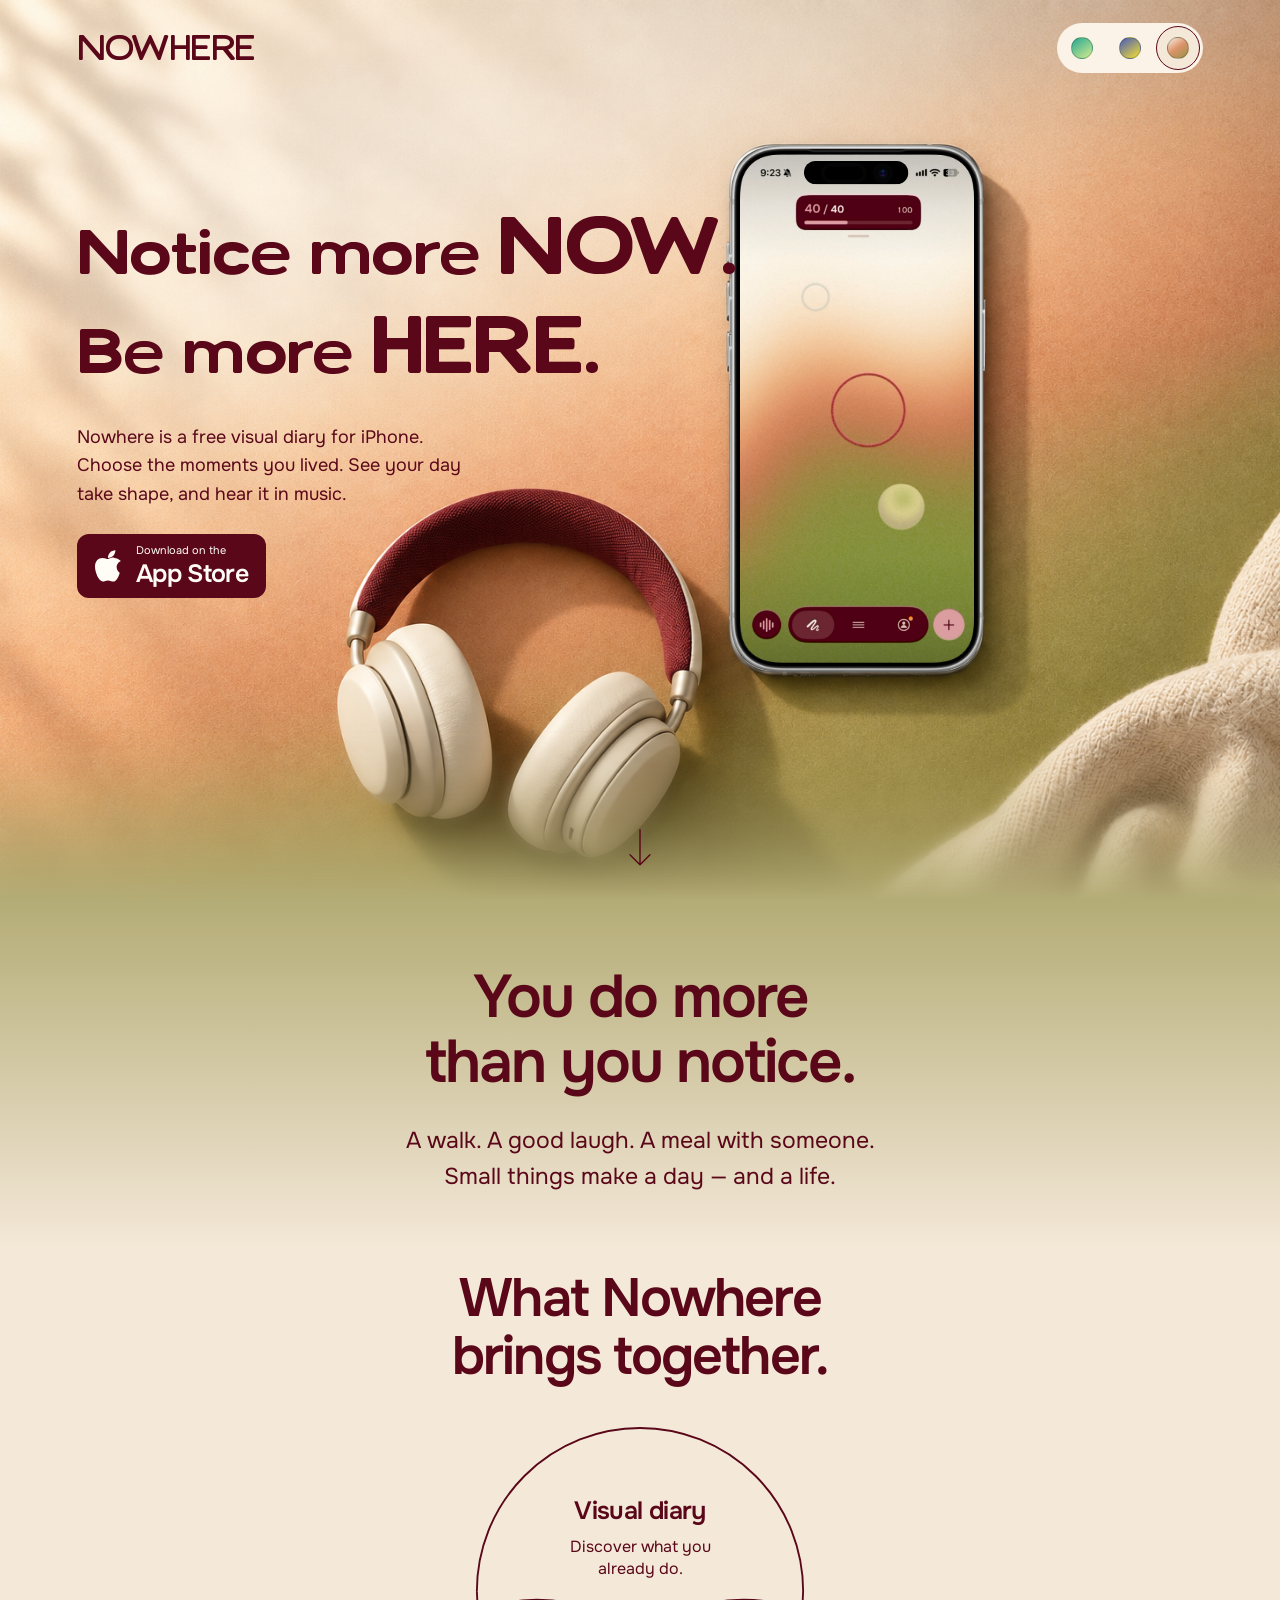
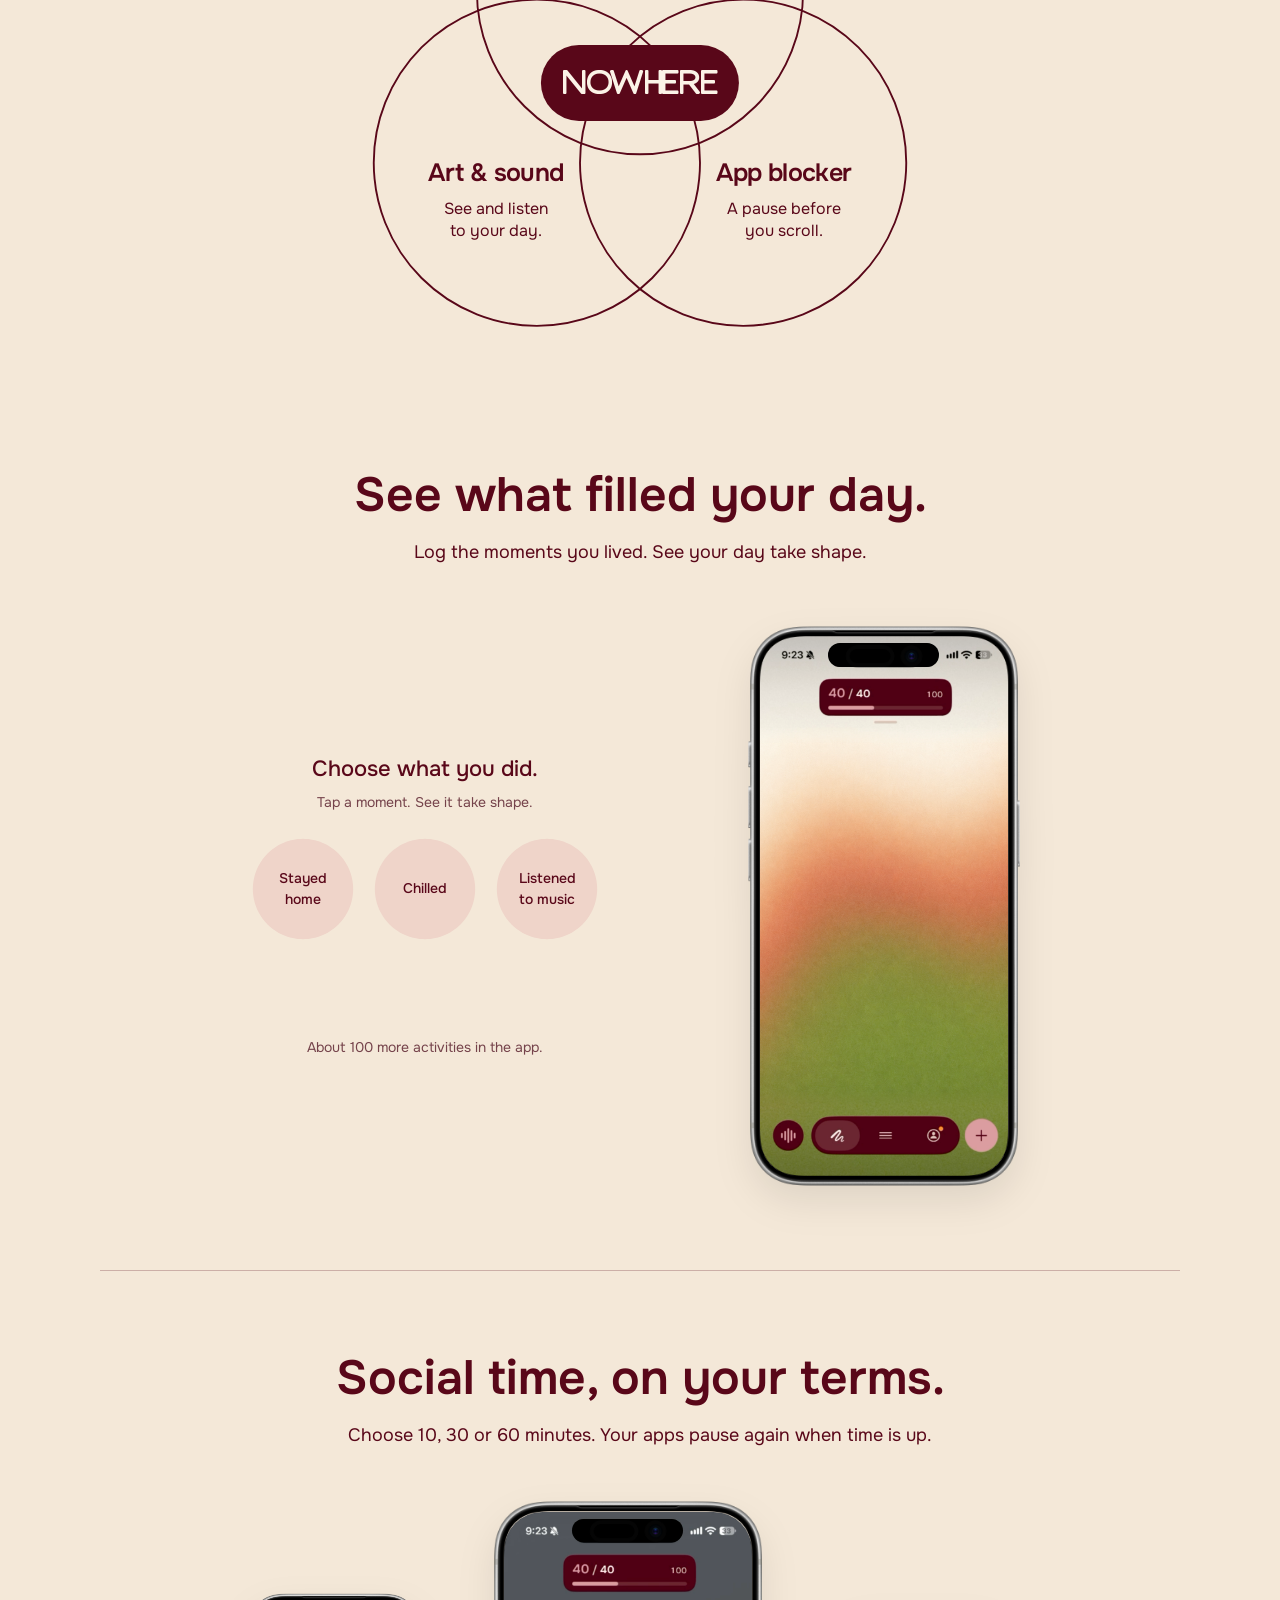
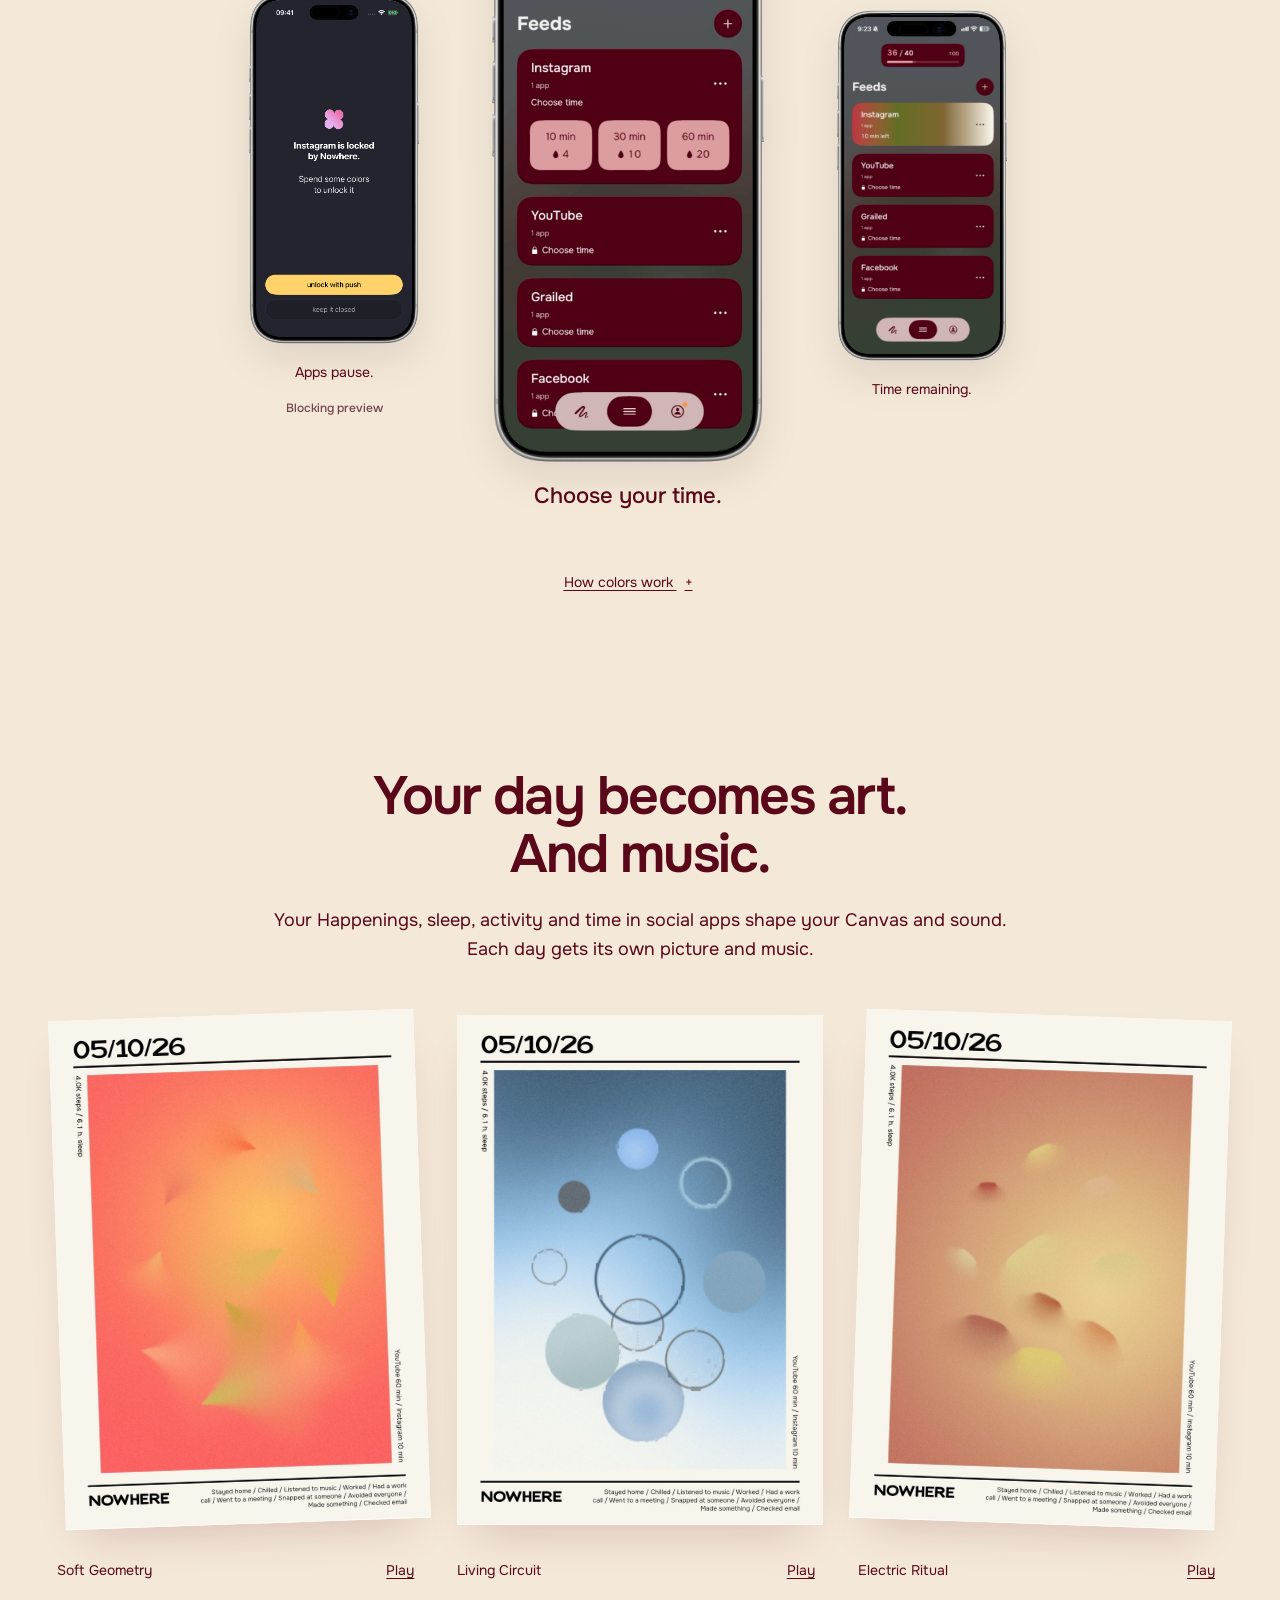
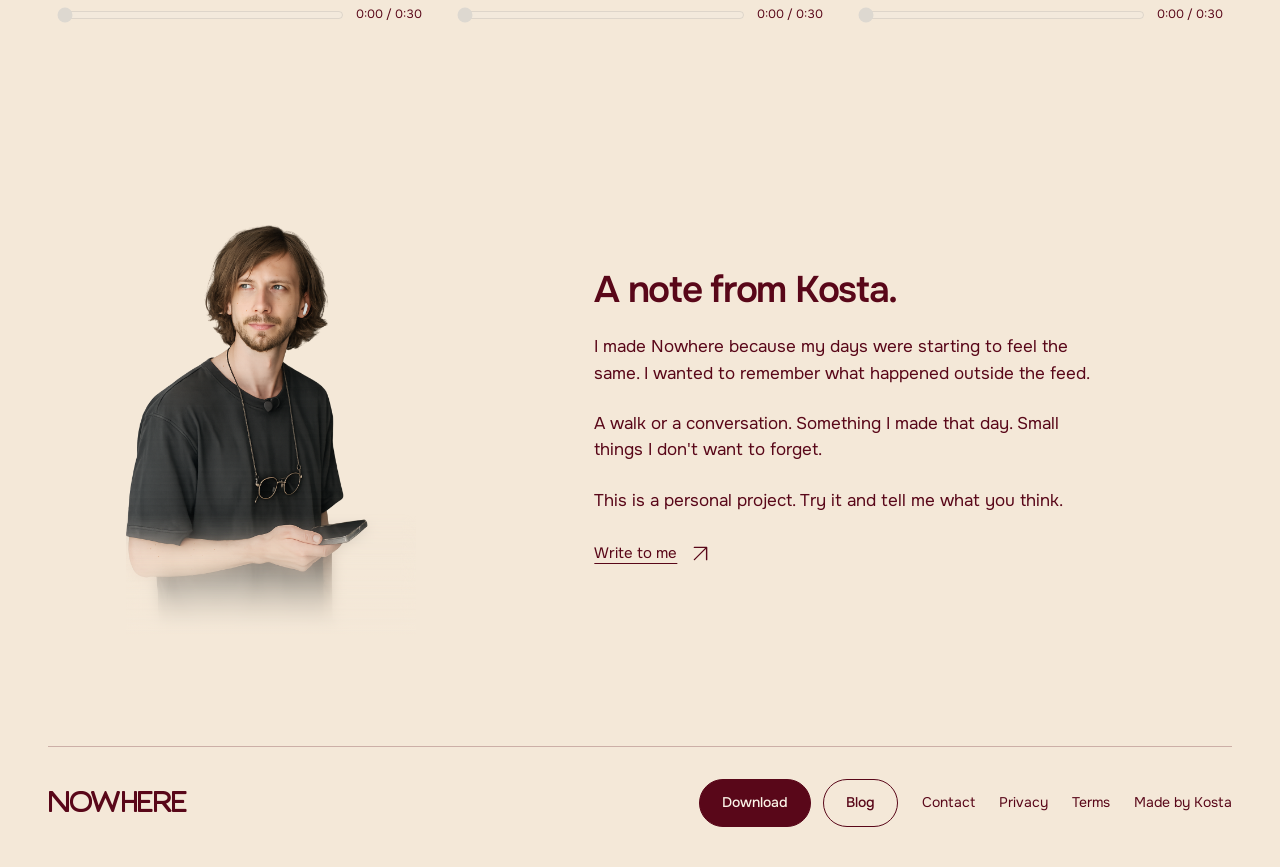
==== index.html @ 9580e3f8 "Add themed launch intro and reorder mobile hero" ====
<!doctype html>
<html lang="en">
<head>
  <meta charset="utf-8">
  <meta name="viewport" content="width=device-width, initial-scale=1">
  <meta name="theme-color" content="#f1edc5">
  <meta name="description" content="A canvas of your day. Choose the little things you lived, see them take shape, and discover the patterns already in your life.">
  <meta property="og:title" content="Nowhere — A canvas of your day">
  <meta property="og:description" content="Notice the little things. Give your day a picture.">
  <link rel="canonical" href="https://nowhere.pudan.me/">
  <meta property="og:url" content="https://nowhere.pudan.me/">
  <title>Nowhere — A canvas of your day</title>
  <link rel="icon" href="icon.svg" type="image/svg+xml">
  <link rel="preload" href="assets/Onest-Regular.ttf" as="font" type="font/ttf" crossorigin>
  <script src="theme-init.js?v=day30"></script>
  <link rel="stylesheet" href="style.css">
  <link rel="stylesheet" href="revision.css?v=day30">
  <script src="themes.js?v=day16" defer></script>
  <script src="site-intro.js?v=day30" defer></script>
  <script src="hero.js?v=day30" defer></script>
  <script src="colors-help.js?v=day8" defer></script>
  <script src="diary-preview.js?v=day16" defer></script>
  <script src="supplied-music.js?v=day27" defer></script>
</head>
<body>
<div class="site-intro" id="site-intro" aria-hidden="true"><span>NOWHERE</span></div>
<a class="skip-link" href="#main">Skip to content</a>
<header class="site-header wrap">
  <a class="wordmark" href="#top" aria-label="Nowhere home">NOWHERE</a>
  <div class="theme-selector" role="group" aria-label="Website colors">
    <button type="button" data-theme-choice="green" aria-label="Green colors" aria-pressed="false"><span class="theme-swatch green-swatch" aria-hidden="true"></span></button>
    <button type="button" data-theme-choice="yellow" aria-label="Yellow colors" aria-pressed="true"><span class="theme-swatch yellow-swatch" aria-hidden="true"></span></button>
    <button type="button" data-theme-choice="chill" aria-label="Chill colors" aria-pressed="false"><span class="theme-swatch chill-swatch" aria-hidden="true"></span></button>
  </div>
  <span id="theme-status" class="sr-only" role="status"></span>
</header>
<main id="main">
  <section class="hero-world" id="top" aria-labelledby="hero-title">
    <div class="object-scene">
      <img class="scene-photo" src="assets/hero-blue-gold-v12.png" width="1536" height="1024" alt="A blue and yellow still life with a phone, coffee, a croissant, water and sunglasses" fetchpriority="high">
      <div class="hero-device device-frame">
      <div class="phone-display device-screen" id="hero-display">
        <img id="hero-poster" src="assets/hero-yellow-final-v14.png" width="576" height="1280" alt="A Nowhere Canvas with blue, gold and teal rays for a hangover, coffee and lunch">
        <video id="hero-video" muted playsinline preload="none" hidden aria-label="Nowhere launch, empty Canvas, three moments selected, app unlocked, then the yellow Canvas"></video>
        <span class="phone-island" aria-hidden="true"></span>
      </div>
      <img class="device-artwork" src="assets/iphone-17-pro-silver.png" width="1350" height="2760" alt="" aria-hidden="true">
      </div>
      <button class="recording-toggle" id="hero-playback" type="button" aria-controls="hero-video" aria-label="Play video" hidden><span>Play video</span></button>
    </div>
    <div class="world-copy">
      <h1 id="hero-title"><span>Notice more <strong>NOW.</strong></span><span>Be more <strong>HERE.</strong></span></h1>
      <p>Nowhere is a free visual diary for iPhone. Choose the moments you lived. See your day take shape, and hear it in music.</p>
      <div class="world-actions"><a class="store-badge " href="https://apps.apple.com/app/nowhere-screen-time-control/id6753218397" aria-label="Download Nowhere on the App Store"><svg viewBox="0 0 26 30" aria-hidden="true"><path d="M17 5c1-1 2-3 2-5-2 0-4 1-5 2-1 1-2 3-2 5 2 0 4-1 5-2ZM23 21c-1 3-3 8-6 8-2 0-3-1-5-1s-3 1-5 1C3 28 0 20 0 15 0 10 3 7 7 7c2 0 4 1 5 1s4-2 6-1c2 0 4 1 6 3-6 3-4 9-1 11Z"/></svg><span><small>Download on the</small><strong>App Store</strong></span></a></div>
    </div>
    <a class="scroll-cue" href="#manifesto-title" aria-label="Discover Nowhere"><svg viewBox="0 0 30 48" aria-hidden="true"><path d="M15 2v42M3 32l12 12 12-12"/></svg></a>
  </section>

  <section class="manifesto" aria-labelledby="manifesto-title">
    <div class="wrap">
      <h2 id="manifesto-title">You do more<br>than you notice.</h2>
      <p>A walk. A good laugh. A meal with someone. <br>Small things make a day — and a life.</p>
    </div>
  </section>


  <section class="clover-section" id="possibilities" aria-labelledby="clover-title">
    <div class="clover-layout wrap">
      <div class="clover-intro"><h2 id="clover-title">What Nowhere brings together.</h2></div>
      <div class="clover-diagram" role="img" aria-label="Nowhere brings together a visual diary, personal art and sound, and an app blocker">
        <svg viewBox="0 0 640 565" aria-hidden="true"><path d="M146 190a174 174 0 1 0 348 0 174 174 0 1 0-348 0M36 373a174 174 0 1 0 348 0 174 174 0 1 0-348 0M256 373a174 174 0 1 0 348 0 174 174 0 1 0-348 0" fill="none" stroke="currentColor" stroke-width="2"/></svg>
        <div class="clover-label top"><strong>Visual diary</strong><span>Discover what you<br>already do.</span></div><div class="clover-label left"><strong>Art &amp; sound</strong><span>See and listen<br>to your day.</span></div><div class="clover-label right"><strong>App blocker</strong><span>A pause before<br>you scroll.</span></div><span class="clover-center">NOWHERE</span>
      </div>
    </div>
  </section>


  <section class="how-section product-section" id="how" aria-labelledby="how-title">
    <div class="wrap">
      <header class="product-heading">
        <h2 id="how-title">See what filled your day.</h2>
        <p>Log the moments you lived. See your day take shape.</p>
      </header>
      <div class="diary-composition">
        <div class="diary-moments">
          <div class="diary-input-caption">
            <h3>Choose what you did.</h3>
            <p>Tap a moment. See it take shape.</p>
          </div>
          <ul class="moment-examples" aria-label="Choose moments for your Canvas preview">
            <li><button type="button" data-canvas-moment="first" aria-label="Had a hangover" aria-pressed="false" aria-controls="diary-preview"><svg class="moment-visual" viewBox="-170 -170 340 340" aria-hidden="true"><path class="moment-circle" d="M164 0A164 164 0 1 0-164 0 164 164 0 1 0 164 0Z"/><path class="moment-shape" data-morph-path/></svg><img class="moment-ray" src="assets/ray-hangover-figma.png" alt="" aria-hidden="true" width="1246" height="1130"><span class="moment-label">Had a<br>hangover</span></button></li>
            <li><button type="button" data-canvas-moment="second" aria-label="Had coffee" aria-pressed="false" aria-controls="diary-preview"><svg class="moment-visual" viewBox="-170 -170 340 340" aria-hidden="true"><path class="moment-circle" d="M164 0A164 164 0 1 0-164 0 164 164 0 1 0 164 0Z"/><path class="moment-shape" data-morph-path/></svg><img class="moment-ray" src="assets/ray-coffee-figma.png" alt="" aria-hidden="true" width="1246" height="1130"><span class="moment-label">Had<br>coffee</span></button></li>
            <li><button type="button" data-canvas-moment="third" aria-label="Had lunch" aria-pressed="false" aria-controls="diary-preview"><svg class="moment-visual" viewBox="-170 -170 340 340" aria-hidden="true"><path class="moment-circle" d="M164 0A164 164 0 1 0-164 0 164 164 0 1 0 164 0Z"/><path class="moment-shape" data-morph-path/></svg><img class="moment-ray" src="assets/ray-lunch-figma.png" alt="" aria-hidden="true" width="1246" height="1130"><span class="moment-label">Had<br>lunch</span></button></li>
          </ul>
          <p class="moment-catalog-note">About 100 more activities in the app.</p>
        </div>
        <figure class="native-example diary-canvas">
          <div class="capture-frame device-frame">
            <div class="device-screen diary-demo" id="diary-preview" role="img" aria-labelledby="canvas-preview-title">
              <img class="demo-backdrop" id="diary-backdrop" src="assets/canvas-demo-base-v12.png" width="841" height="1870" alt="" loading="lazy">
              <img class="demo-chrome" id="diary-chrome" src="assets/canvas-native-v12.png" width="576" height="1280" alt="" loading="lazy">
              <svg class="demo-shapes green-forms" viewBox="0 0 1179 2556" aria-hidden="true">
                <defs>
                  <radialGradient id="demo-flower" cx=".68" cy=".32" r=".9"><stop stop-color="#eff795"/><stop offset=".55" stop-color="#e9e782"/><stop offset="1" stop-color="#efd294"/></radialGradient>
                  <linearGradient id="demo-drop" x1="0" y1="1" x2="1" y2="0"><stop stop-color="#a0e5ae" stop-opacity=".68"/><stop offset="1" stop-color="#e3efb0"/></linearGradient>
                  <filter id="demo-soft" x="-10%" y="-10%" width="120%" height="120%"><feGaussianBlur stdDeviation="1.7"/></filter>
                </defs>
                <g transform="translate(328 710)"><g class="canvas-demo-form" data-green-form="first" fill="url(#demo-flower)" filter="url(#demo-soft)"><path data-result-path/></g></g>
                <g transform="translate(590 1278)"><g class="canvas-demo-form" data-green-form="second" filter="url(#demo-soft)"><path data-result-path fill="none" stroke="#e5c0e8" stroke-width="14" stroke-linejoin="round"/></g></g>
                <g transform="translate(864 1838)"><g class="canvas-demo-form" data-green-form="third" fill="url(#demo-drop)" filter="url(#demo-soft)"><path data-result-path/></g></g>
              </svg>
              <svg class="demo-shapes chill-forms" viewBox="0 0 384 848" aria-hidden="true">
                <defs>
                  <radialGradient id="demo-chill-orb" cx=".62" cy=".3" r=".73"><stop stop-color="#b8bc75"/><stop offset=".44" stop-color="#d8d593"/><stop offset="1" stop-color="#d7cc8f"/></radialGradient>
                  <filter id="demo-chill-soft" x="-10%" y="-10%" width="120%" height="120%"><feGaussianBlur stdDeviation=".7"/></filter>
                </defs>
                <g transform="translate(210 425) scale(.451852)"><g class="canvas-demo-form" data-chill-form="first"><path data-result-path fill="none" stroke="#ae4259" stroke-width="7" filter="url(#demo-chill-soft)"/></g></g>
                <g transform="translate(125 237) scale(.451852)"><g class="canvas-demo-form" data-chill-form="second"><path data-result-path fill="none" stroke="#d0cfbb" stroke-width="6" filter="url(#demo-chill-soft)"/></g></g>
                <g transform="translate(265 588) scale(.451852)"><g class="canvas-demo-form" data-chill-form="third"><path data-result-path fill="url(#demo-chill-orb)" filter="url(#demo-chill-soft)"/></g></g>
              </svg>
              <div class="yellow-forms" aria-hidden="true">
                <div class="ray-position ray-hangover"><img class="canvas-demo-form" data-yellow-form="first" src="assets/ray-hangover-figma.png" width="1246" height="1130" alt=""></div>
                <div class="ray-position ray-coffee"><img class="canvas-demo-form" data-yellow-form="second" src="assets/ray-coffee-figma.png" width="1246" height="1130" alt=""></div>
                <div class="ray-position ray-lunch"><img class="canvas-demo-form" data-yellow-form="third" src="assets/ray-lunch-figma.png" width="1246" height="1130" alt=""></div>
              </div>
              <span class="phone-island" aria-hidden="true"></span>
              <span id="canvas-preview-title" class="sr-only">Your Canvas preview. No moments selected.</span>
            </div>
            <img class="device-artwork" src="assets/iphone-17-pro-silver.png" width="1350" height="2760" alt="" aria-hidden="true" loading="lazy">
          </div>
          <p id="canvas-selection-status" class="sr-only" role="status"></p>
        </figure>
      </div>
    </div>
  </section>


  <section class="optional-section product-section" id="app-time" aria-labelledby="optional-title">
    <div class="wrap">
      <header class="product-heading">
        <h2 id="optional-title">Social time, on your terms.</h2>
        <p>Choose 10, 30 or 60 minutes. Your apps pause again when time is up.</p>
      </header>
      <div class="app-limit-composition">
        <figure class="native-example limit-before">
          <div class="capture-frame device-frame"><div class="device-screen"><img src="assets/app-blocked.png" width="1206" height="2622" alt="Blocking screen preview: Instagram is locked by Nowhere, with options to unlock or keep it closed" loading="lazy"></div><img class="device-artwork" src="assets/iphone-17-pro-silver.png" width="1350" height="2760" alt="" aria-hidden="true" loading="lazy"></div>
          <figcaption><span class="desktop-caption">Apps pause.</span><span class="phone-caption">Before you open it</span><small>Blocking preview</small></figcaption>
        </figure>
        <figure class="native-example limit-choice">
          <div class="capture-frame device-frame"><div class="device-screen recorded-capture"><span class="phone-island" aria-hidden="true"></span><img id="feeds-choice" src="assets/feeds-instagram-choice-v15.png" width="576" height="1280" alt="Choose 10, 30 or 60 minutes to unlock Instagram" loading="lazy"></div><img class="device-artwork" src="assets/iphone-17-pro-silver.png" width="1350" height="2760" alt="" aria-hidden="true" loading="lazy"></div>
          <figcaption>Choose your time.</figcaption>
        </figure>
        <figure class="native-example limit-remaining">
          <div class="capture-frame device-frame"><div class="device-screen recorded-capture"><span class="phone-island" aria-hidden="true"></span><img id="feeds-active" src="assets/feeds-active-native-v12.png" width="576" height="1280" alt="Nowhere shows unlocked social apps and their remaining time" loading="lazy"></div><img class="device-artwork" src="assets/iphone-17-pro-silver.png" width="1350" height="2760" alt="" aria-hidden="true" loading="lazy"></div>
          <figcaption><span class="desktop-caption">Time remaining.</span><span class="phone-caption">When it is open</span><small class="phone-caption">Time remaining</small></figcaption>
        </figure>
        <button id="colors-help" class="colors-help" type="button" aria-haspopup="dialog" aria-controls="colors-info">How colors work <span aria-hidden="true">+</span></button>
      </div>
    </div>
  </section>

  <dialog id="colors-info" class="colors-dialog" aria-labelledby="colors-title">
    <div class="colors-dialog-content">
      <h3 id="colors-title">How colors work</h3>
      <p>Up to 100 colors a day.</p>
      <p>Sleep and steps from Apple Health: up to 20 each.</p>
      <p>10 moments you add to Canvas: up to 60.</p>
      <p>Spend colors to unlock apps.</p>
      <form method="dialog"><button type="submit">Close</button></form>
    </div>
  </dialog>

  <section class="day-examples-section" id="days" aria-labelledby="days-title">
    <div class="wrap">
      <div class="section-heading"><h2 id="days-title">Your day becomes art.<br>And music.</h2><p>Your Happenings, sleep, activity and time in social apps shape your Canvas and sound. <br>Each day gets its own picture and music.</p></div>
      <div class="day-examples" id="day-examples" tabindex="0" aria-label="Three example day posters">
        <div class="day-example">
        <figure class="day-poster example-poster">
          <img class="supplied-day-poster" src="assets/day-poster-coral-v17.jpeg" width="918" height="1280" loading="lazy" alt="Nowhere day poster with a coral glow and softly blurred triangular forms">
        </figure>
        <div class="day-music" data-track="Soft Geometry">
          <div class="day-music-heading"><span id="01-soft-geometry-title">Soft Geometry</span><button class="day-music-toggle" type="button" aria-label="Play Soft Geometry" aria-pressed="false" hidden>Play</button></div>
          <audio controls preload="none" aria-labelledby="01-soft-geometry-title" src="assets/01-soft-geometry-v22.m4a"></audio>
          <div class="day-music-seek" hidden><input type="range" min="0" max="30" step="0.1" value="0" aria-label="Seek in Soft Geometry" aria-valuetext="0:00 of 0:30" disabled><span class="day-music-time" aria-hidden="true">0:00 / 0:30</span></div>
          <span class="day-music-status" role="status"></span>
        </div>
        </div>
        <div class="day-example">
        <figure class="day-poster example-poster">
          <img class="supplied-day-poster" src="assets/day-poster-blue-v17.jpeg" width="918" height="1280" loading="lazy" alt="Nowhere day poster with blue circles and overlapping outlined rings">
        </figure>
        <div class="day-music" data-track="Living Circuit">
          <div class="day-music-heading"><span id="02-living-circuit-title">Living Circuit</span><button class="day-music-toggle" type="button" aria-label="Play Living Circuit" aria-pressed="false" hidden>Play</button></div>
          <audio controls preload="none" aria-labelledby="02-living-circuit-title" src="assets/02-living-circuit-v22.m4a"></audio>
          <div class="day-music-seek" hidden><input type="range" min="0" max="30" step="0.1" value="0" aria-label="Seek in Living Circuit" aria-valuetext="0:00 of 0:30" disabled><span class="day-music-time" aria-hidden="true">0:00 / 0:30</span></div>
          <span class="day-music-status" role="status"></span>
        </div>
        </div>
        <div class="day-example">
        <figure class="day-poster example-poster">
          <img class="supplied-day-poster" src="assets/day-poster-peach-v17.jpeg" width="918" height="1280" loading="lazy" alt="Nowhere day poster with softly blurred rounded forms in peach and yellow">
        </figure>
        <div class="day-music" data-track="Electric Ritual">
          <div class="day-music-heading"><span id="03-electric-ritual-title">Electric Ritual</span><button class="day-music-toggle" type="button" aria-label="Play Electric Ritual" aria-pressed="false" hidden>Play</button></div>
          <audio controls preload="none" aria-labelledby="03-electric-ritual-title" src="assets/03-electric-ritual-v22.m4a"></audio>
          <div class="day-music-seek" hidden><input type="range" min="0" max="30" step="0.1" value="0" aria-label="Seek in Electric Ritual" aria-valuetext="0:00 of 0:30" disabled><span class="day-music-time" aria-hidden="true">0:00 / 0:30</span></div>
          <span class="day-music-status" role="status"></span>
        </div>
        </div>
      </div>
    </div>
  </section>


  <section class="maker-section" id="maker" aria-labelledby="maker-title"><div class="maker-layout wrap"><div class="maker-photo"><img src="assets/kosta-portrait.png" width="1024" height="1536" loading="lazy" alt="Kosta, the maker of Nowhere"></div><div><h2 id="maker-title">A note from Kosta.</h2><p>I made Nowhere because my days were starting to feel the same. I wanted to remember what happened outside the feed.</p><p>A walk or a conversation. Something I made that day. Small things I don't want to forget.</p><p>This is a personal project. Try it and tell me what you think.</p><a class="text-link" href="mailto:kostill@gmail.com">Write to me <svg viewBox="0 0 24 24" aria-hidden="true"><path d="M5 19 19 5M5 5h14v14"/></svg></a></div></div></section>
</main>
<footer class="site-footer" id="footer"><div class="footer-layout wrap"><a class="wordmark" href="#top">NOWHERE</a><nav class="footer-actions" aria-label="Get Nowhere and read the blog"><a class="footer-download" href="https://apps.apple.com/app/nowhere-screen-time-control/id6753218397" aria-label="Download Nowhere on the App Store">Download</a><a class="footer-blog" href="https://www.pudan.me/blog">Blog</a></nav><nav class="footer-links" aria-label="Contact, legal and personal links"><a href="mailto:kostill@gmail.com">Contact</a><a href="https://nowhere.pudan.me/privacy.html">Privacy</a><a href="https://nowhere.pudan.me/terms.html">Terms</a><a href="https://www.pudan.me/" aria-label="Kosta's personal website">Made by Kosta</a></nav></div></footer>
</body>
</html>
---- style.css ----
@font-face{font-family:Onest;src:url('assets/Onest-Regular.ttf') format('truetype');font-weight:400;font-display:swap}
@font-face{font-family:Onest;src:url('assets/Onest-Medium.ttf') format('truetype');font-weight:500;font-display:swap}
@font-face{font-family:Onest;src:url('assets/Onest-SemiBold.ttf') format('truetype');font-weight:600 800;font-display:swap}
@font-face{font-family:Nowhere;src:url('assets/NowhereDisplay10-Regular.ttf') format('truetype');font-weight:400;font-display:swap}
@font-face{font-family:Nowhere;src:url('assets/NowhereDisplay10-Bold.ttf') format('truetype');font-weight:600;font-display:swap}
:root{--ink:#192849;--ink-hover:#283e6a;--muted:#43577d;--paper:#f5f4e4;--mint:#f1edc5;--lime:#dce1f5;--green:#aeb9dc;--line:#b9bfca;--hero-ground:#f3e66c;--moment-hover:#cdd5f1;--focus:#4057b6;--shadow:0 22px 46px -20px #19284945;--ease:cubic-bezier(.16,1,.3,1)}
*{box-sizing:border-box}html{scroll-behavior:smooth;scroll-padding-top:30px}body{margin:0;background:var(--paper);color:var(--ink);font:400 17px/1.55 Onest,sans-serif}body,button,input{font-family:Onest,sans-serif}button,a,input{-webkit-tap-highlight-color:transparent}button,input{font-size:inherit;color:inherit}button{cursor:pointer}button:disabled{cursor:default;opacity:.45}a{color:inherit;text-underline-offset:5px;text-decoration-thickness:1px}a:hover{text-decoration-thickness:2px}button:focus-visible,a:focus-visible,input:focus-visible{outline:3px solid var(--focus);outline-offset:5px}::selection{color:var(--paper);background:var(--ink)}input{caret-color:var(--ink)}::-webkit-scrollbar{width:8px}::-webkit-scrollbar-track{background:var(--paper)}::-webkit-scrollbar-thumb{background:#8d9bbe;border-radius:8px}
img{display:block;max-width:100%;height:auto}svg{display:block}h1,h2,h3,p,figure{margin:0}h1,h2,h3{font-weight:600;line-height:1.08;letter-spacing:-.035em;text-wrap:balance}h1{font-size:clamp(58px,7.1vw,96px);font-weight:600}h2{font-size:clamp(34px,4.2vw,58px)}h3{font-size:23px;line-height:1.22;letter-spacing:-.025em}p{max-width:65ch}button svg,a svg{width:21px;height:21px;flex-shrink:0;fill:none;stroke:currentColor;stroke-width:1.6;stroke-linecap:round;stroke-linejoin:round}.wrap{width:min(1240px,calc(100% - 96px));margin-inline:auto}.wordmark{font-family:Nowhere,Onest,sans-serif;font-size:35px;line-height:1;text-decoration:none;letter-spacing:-.035em}.site-header{height:108px;display:flex;align-items:center;justify-content:space-between}.site-header nav{display:flex;gap:34px;align-items:center;font-size:15px}.site-header nav a{text-decoration:none}.nav-get{display:flex;align-items:center;gap:14px;border-bottom:1px solid var(--ink);padding-block:10px}.button{display:inline-flex;min-height:54px;justify-content:center;align-items:center;gap:12px;padding:13px 23px;border-radius:100px;text-decoration:none;border:0;font-weight:500;line-height:1.3;transition:background .2s,transform .3s var(--ease)}.button:hover:not(:disabled){transform:translateY(-2px)}.primary{background:var(--ink);color:var(--paper)}.primary:hover:not(:disabled){background:#2c503b}.secondary{background:transparent;box-shadow:inset 0 0 0 1px var(--ink)}.light{background:var(--lime);color:var(--ink)}.text-link{display:inline-flex;gap:13px;align-items:center}.text-button{display:inline-flex;align-items:center;gap:9px;min-height:44px;background:none;border:0;padding:3px 0;text-underline-offset:5px}.text-button:hover:not(:disabled){text-decoration:underline}.sr-only{position:absolute;width:1px;height:1px;padding:0;margin:-1px;overflow:hidden;clip:rect(0,0,0,0);white-space:nowrap;border:0}.skip-link{position:absolute;top:12px;left:12px;z-index:10;background:var(--paper);padding:12px;transform:translateY(-150%)}.skip-link:focus{transform:none}
.hero{min-height:735px;display:grid;grid-template-columns:1.05fr 1fr;gap:70px;align-items:center;padding-block:24px 70px}.hero-description{font-size:21px;line-height:1.55;margin-top:30px}.hero-actions{display:flex;align-items:center;gap:24px;flex-wrap:wrap;margin-top:33px}.hero-actions .text-link{font-size:15px}.hero-footnote{font-size:14px;color:var(--muted);margin-top:22px}.hero-gallery{width:min(100%,420px);justify-self:center}.day-poster{background:#fffdf6;padding:20px 20px 23px;box-shadow:var(--shadow)}.hero-poster{transform:rotate(2deg)}.poster-top{display:flex;justify-content:space-between;font-size:9px;letter-spacing:.08em;font-weight:500;padding-bottom:15px}.native-art,.small-poster-art{aspect-ratio:600/820;overflow:hidden;position:relative;background:#9fc7a3}.native-art img,.small-poster-art img{position:absolute;width:100%;max-width:none;height:auto;top:-25.5%}.day-poster figcaption{padding-top:19px}.day-poster figcaption h2{font-size:30px;font-weight:500;letter-spacing:-.04em}.day-poster figcaption p{font-size:11px;line-height:1.4;margin-top:8px;color:var(--muted)}.hero-sound{display:flex;justify-content:center;align-items:center;gap:15px;margin-top:30px;font-size:11px;color:var(--muted)}.sound-toggle{display:inline-flex;align-items:center;gap:10px;min-height:44px;background:transparent;color:var(--ink);border:0;padding:0;font-size:14px}.sound-icon{stroke-width:1.8}.sound-toggle:hover{text-decoration:underline}.sound-toggle[aria-pressed=true] .sound-icon{stroke:#588948}.manifesto{text-align:center;padding-block:100px 116px;border-top:1px solid var(--line)}.manifesto h2{font-size:clamp(34px,4.7vw,64px)}.manifesto p{font-size:23px;line-height:1.55;margin:28px auto 0}
.try-section{background:var(--mint);padding-block:90px}.try-layout{display:grid;grid-template-columns:1.05fr 1fr;gap:100px;align-items:start}.moment-picker{padding-top:32px}.moment-picker>p{font-size:19px;margin-top:25px}.moment-options{display:flex;gap:10px;flex-wrap:wrap;margin-top:34px;max-width:500px}.moment-option{background:#f5f7ec;border:1px solid #bfceb5;min-height:48px;border-radius:100px;padding:11px 17px;display:inline-flex;align-items:center;gap:7px;font-size:15px;transition:color .15s,background .15s,border-color .15s}.moment-option svg{width:16px;height:16px}.moment-option[aria-pressed=true]{background:var(--ink);border-color:var(--ink);color:var(--paper)}.moment-option:hover:not([aria-pressed=true]){background:#d7e8bb}.moment-picker>#more-moments{margin-top:19px;font-size:14px}.picker-bottom{border-top:1px solid #b8cbae;margin-top:32px;padding-top:12px;display:flex;justify-content:space-between;align-items:center;font-size:13px;color:var(--muted)}.picker-bottom .text-button{font-size:13px}.live-day{max-width:445px;justify-self:end;width:100%}.live-poster{padding:20px 20px 25px}.day-canvas{width:100%;height:auto;aspect-ratio:600/740;overflow:hidden}.day-title{width:100%;background:none;border:0;padding:0;font-size:25px;font-weight:500;line-height:1.25;letter-spacing:-.035em}.day-title:hover{box-shadow:0 1px var(--line)}.poster-actions{display:flex;justify-content:center;gap:12px;margin-top:24px}.poster-actions .button{min-height:49px;font-size:14px}.preview-note{font-size:11px;color:var(--muted);text-align:center;margin:16px auto 0;min-height:35px;max-width:37ch}.canvas-form{animation:form-arrive .6s var(--ease) both;transform-box:fill-box;transform-origin:center}@keyframes form-arrive{from{opacity:.35;transform:scale(.72)}to{opacity:1;transform:scale(1)}}
.how-section{padding-block:110px}.section-heading{display:flex;align-items:end;justify-content:space-between;gap:40px;margin-bottom:55px}.section-heading>p,.section-heading>div>p{font-size:18px}.how-steps{list-style:none;margin:0;padding:0;display:grid;grid-template-columns:repeat(3,1fr);gap:55px}.step-copy{min-height:165px;position:relative;padding-left:36px}.step-number{position:absolute;left:0;top:2px;font-size:16px;font-weight:500;line-height:24px}.step-copy h3{font-size:21px}.step-copy p{font-size:15px;line-height:1.5;margin-top:13px}.app-screen{width:200px;margin:23px auto 0;overflow:hidden;border-radius:24px;box-shadow:0 19px 27px -16px #314a3455}.app-screen img{width:100%}.small-poster{width:100%;max-width:255px;background:#fffdf6;padding:15px;box-shadow:var(--shadow);margin:48px auto 0;transform:rotate(-3deg)}.small-poster-art{aspect-ratio:600/760}.small-poster figcaption{display:grid;gap:11px;padding-top:15px}.small-poster figcaption span{font:14px Nowhere,sans-serif}.small-poster figcaption strong{font-size:24px;font-weight:500;line-height:1.15;letter-spacing:-.04em}.small-poster figcaption small{font-size:7px;letter-spacing:.06em}
.gallery-section{background:#d3e2c9;padding-block:95px}.gallery-section .text-button{font-size:14px;margin-top:14px}.day-gallery{display:flex;flex-direction:column;gap:33px}.day-gallery figure{display:grid;grid-template-columns:minmax(0,2fr) minmax(220px,1fr);gap:38px;align-items:center}.gallery-art{overflow:hidden;border-radius:12px}.gallery-art img{width:100%;height:auto}.day-gallery h3{font-size:23px;font-weight:500}.day-gallery p{font-size:14px;margin-top:10px}.gallery-note{font-size:11px;color:var(--muted);margin-top:30px}.patterns-section{display:grid;grid-template-columns:1.1fr 1fr;gap:100px;align-items:center;padding-block:115px}.patterns-copy>p{font-size:18px;margin-top:27px;max-width:40ch}.patterns-copy .pattern-question{border-top:1px solid var(--line);padding-top:24px;font-size:20px;font-weight:500}.archive-view{width:260px;justify-self:center}.archive-view img{border-radius:24px;box-shadow:var(--shadow)}.archive-view figcaption{font-size:11px;color:var(--muted);text-align:center;margin-top:20px}
.clover-section{background:#e2ebd7;padding-block:80px}.clover-layout{display:grid;grid-template-columns:1fr 1.2fr;gap:60px;align-items:center}.clover-layout>div>p{margin-top:25px;font-size:20px}.clover-layout .text-link{margin-top:27px;font-size:14px}.clover-diagram{position:relative;aspect-ratio:640/565}.clover-diagram>svg{width:100%;height:100%}.clover-label{position:absolute;text-align:center;transform:translate(-50%,-50%);width:36%;font-size:14px}.clover-label strong{display:block;font-size:21px;line-height:1.2;font-weight:500;letter-spacing:-.025em}.clover-label span{display:block;font-size:13px;margin-top:9px;line-height:1.5}.clover-label.top{top:25%;left:50%}.clover-label.left{top:71%;left:26%}.clover-label.right{top:71%;left:74%}.clover-center{position:absolute;top:51%;left:50%;transform:translate(-50%,-50%);font:27px Nowhere,sans-serif;letter-spacing:-.035em;background:var(--ink);color:var(--paper);padding:14px 16px;border-radius:100px;white-space:nowrap}
.optional-section{padding-block:110px;display:grid;grid-template-columns:1.1fr 1fr;gap:85px;align-items:center}.optional-section h2{font-size:42px}.optional-section>div>p{margin-top:23px;font-size:17px;max-width:40ch}.unlock-examples{display:flex;gap:25px;justify-content:center}.unlock-examples figure{width:180px}.unlock-examples img{border-radius:22px;box-shadow:0 18px 25px -17px #314a3455}.unlock-examples figcaption{font-size:12px;margin-top:19px;text-align:center}.science-section{border-top:1px solid var(--line);padding-block:70px 85px}.science-section>h2{font-size:37px}.science-list{display:grid;grid-template-columns:repeat(3,1fr);gap:45px;margin-top:43px}.science-list h3{font-size:21px;font-weight:500}.science-list p{font-size:14px;margin-top:17px}.science-list a{display:inline-flex;align-items:center;gap:7px;font-size:12px;margin-top:18px}.science-list a svg{width:14px;height:14px}.research-note{font-size:11px;color:var(--muted);margin-top:35px}.maker-section{display:grid;grid-template-columns:.7fr 1fr;gap:100px;align-items:center;padding-block:70px 110px}.maker-photo{width:290px;justify-self:center;overflow:hidden;max-height:440px}.maker-photo img{width:100%}.maker-section h2{font-size:37px}.maker-section p{font-size:17px;margin-top:24px;max-width:46ch}.maker-section .text-link{margin-top:28px;font-size:15px}.final-cta{background:var(--ink);color:var(--paper);padding-block:70px}.final-cta>.wrap{display:flex;justify-content:space-between;align-items:center;gap:40px}.final-cta h2{font-size:62px}.final-cta p{font-size:13px;color:#d2e1c7;margin-top:15px}.site-footer{display:flex;justify-content:space-between;align-items:center;gap:25px;padding-block:48px}.site-footer .wordmark{font-size:28px}.site-footer>div{display:flex;gap:28px;font-size:13px}.site-footer a{text-decoration:none}
@media(min-width:1500px){.hero{gap:130px;padding-block:45px 90px}.hero-gallery{max-width:440px}.hero-description{font-size:23px}}
@media(max-width:1050px){.wrap{width:calc(100% - 64px)}.hero{gap:42px;min-height:650px}.hero-description{font-size:18px}.hero-actions{gap:17px}.hero-actions .button{font-size:15px;padding-inline:19px}.hero-actions .text-link{font-size:13px}.day-poster{padding:17px}.hero-sound{gap:10px;flex-wrap:wrap;margin-top:23px}.try-layout{gap:50px}.how-steps{gap:30px}.step-copy{min-height:180px}.app-screen{width:180px}.small-poster{max-width:220px}.patterns-section{gap:60px}.clover-layout{gap:30px}.clover-label strong{font-size:18px}.clover-center{font-size:23px}.optional-section{gap:40px}.optional-section h2{font-size:36px}.unlock-examples{gap:18px}.science-list{gap:25px}.maker-section{gap:55px}}
@media(max-width:760px){.wrap{width:calc(100% - 40px)}.site-header{height:82px}.wordmark{font-size:27px}.site-header nav{gap:12px;font-size:13px}.site-header nav>a:first-child{display:none}.nav-get{gap:9px}.nav-get svg{width:17px;height:17px}.hero{grid-template-columns:1fr;gap:40px;min-height:0;padding-block:22px 55px}.hero h1{font-size:58px;line-height:1.02}.hero-description{font-size:18px;margin-top:24px}.hero-actions{margin-top:25px;gap:17px}.hero-actions .button{min-height:51px}.hero-footnote{font-size:12px;margin-top:17px}.hero-gallery{width:86%;max-width:350px;justify-self:center}.hero-poster{transform:rotate(1.5deg)}.poster-top{font-size:7px;padding-bottom:12px}.day-poster figcaption h2{font-size:25px}.day-poster figcaption p{font-size:9px}.hero-sound{margin-top:21px}.hero-sound>span{font-size:10px}.sound-toggle{font-size:12px}.manifesto{padding-block:62px 68px}.manifesto h2{font-size:38px}.manifesto p{font-size:17px;margin-top:25px}.try-section{padding-block:55px}.try-layout{grid-template-columns:1fr;gap:38px}.moment-picker{padding-top:0}.moment-picker h2{font-size:43px}.moment-picker>p{font-size:17px;margin-top:22px}.moment-options{margin-top:27px;gap:9px}.moment-option{min-height:45px;font-size:13px;padding:10px 13px}.picker-bottom{margin-top:20px}.live-day{width:91%;max-width:355px;justify-self:center}.live-poster{padding:17px}.day-title{font-size:23px}.poster-actions .button{font-size:13px}.preview-note{font-size:10px}.how-section{padding-block:65px}.section-heading{flex-direction:column;align-items:start;gap:22px;margin-bottom:38px}.section-heading h2{font-size:38px}.section-heading>p,.section-heading>div>p{font-size:16px}.how-steps{display:flex;flex-direction:column;gap:45px}.how-steps li{display:grid;grid-template-columns:1fr 128px;gap:20px;align-items:center}.step-copy{min-height:0;padding-left:28px}.step-copy h3{font-size:22px}.step-copy p{font-size:14px;margin-top:12px}.app-screen{width:128px;margin:0;border-radius:18px}.small-poster{width:128px;margin:0;padding:9px}.small-poster figcaption{gap:8px;padding-top:10px}.small-poster figcaption span{font-size:9px}.small-poster figcaption strong{font-size:16px}.small-poster figcaption small{font-size:5px}.gallery-section{padding-block:65px}.day-gallery{gap:30px}.day-gallery figure{grid-template-columns:1fr;gap:15px}.day-gallery h3{font-size:21px}.day-gallery p{font-size:13px;margin-top:5px}.gallery-note{font-size:10px;margin-top:28px}.patterns-section{grid-template-columns:1fr;gap:35px;padding-block:65px}.patterns-copy h2{font-size:38px}.patterns-copy>p{font-size:16px;margin-top:23px}.patterns-copy .pattern-question{font-size:18px}.archive-view{width:215px}.clover-section{padding-block:60px 45px}.clover-layout{grid-template-columns:1fr;gap:25px}.clover-layout h2{font-size:38px}.clover-layout>div>p{font-size:18px;margin-top:20px}.clover-diagram{width:100%;max-width:470px;margin-inline:auto}.clover-label strong{font-size:16px}.clover-label span{font-size:10px;line-height:1.5;margin-top:7px}.clover-center{font-size:18px;padding:11px 12px}.optional-section{grid-template-columns:1fr;gap:33px;padding-block:65px}.optional-section h2{font-size:32px}.optional-section>div>p{font-size:15px;margin-top:19px}.unlock-examples{gap:26px}.unlock-examples figure{width:135px}.unlock-examples figcaption{font-size:11px}.science-section{padding-block:45px 50px}.science-section>h2{font-size:32px}.science-list{grid-template-columns:1fr;gap:26px;margin-top:33px}.science-list article+article{border-top:1px solid var(--line);padding-top:26px}.science-list p{font-size:14px;margin-top:12px}.science-list a{margin-top:13px}.research-note{font-size:10px;margin-top:29px}.maker-section{grid-template-columns:1fr;gap:28px;padding-block:20px 60px}.maker-photo{width:190px;max-height:285px;justify-self:start}.maker-section h2{font-size:32px}.maker-section p{font-size:15px;margin-top:20px}.final-cta{padding-block:52px}.final-cta>.wrap{display:block}.final-cta h2{font-size:45px}.final-cta .button{margin-top:28px;font-size:14px}.final-cta p{font-size:12px}.site-footer{padding-block:32px;flex-direction:column;align-items:start;gap:22px}.site-footer>div{gap:24px;font-size:12px}}
@media(max-width:360px){.hero h1{font-size:59px}.hero-actions{gap:13px}.hero-actions .text-link{font-size:12px}.hero-actions .button{padding-inline:16px;font-size:14px}.clover-label strong{font-size:14px}.clover-center{font-size:16px}.how-steps li{grid-template-columns:1fr 112px;gap:15px}.app-screen,.small-poster{width:112px}}
@media(prefers-reduced-motion:reduce){html{scroll-behavior:auto}*,*::before,*::after{animation:none!important;transition:none!important}.hero-poster{transform:none}}

.preview-qualification{font-size:12px;color:var(--muted);text-align:center;margin-top:17px}.preview-qualification+.poster-actions{margin-top:13px}
@media(max-width:760px){.site-header{height:72px}.hero{padding-block:12px 30px;gap:24px}.hero h1{font-size:48px;line-height:1.02}.hero-description{font-size:16px;line-height:1.45;margin-top:18px}.hero-actions{margin-top:20px}.hero-actions .button{min-height:48px}.hero-footnote{margin-top:12px}.hero-gallery{width:230px;max-width:100%}.hero-poster{padding:14px}.hero-poster figcaption{padding-top:15px}.hero-poster figcaption h2{font-size:22px}.hero-poster figcaption p{font-size:8px}.hero-sound{gap:6px;margin-top:14px}.hero-sound>span{font-size:9px}.hero-sound .sound-toggle{font-size:11px}.preview-qualification{margin-top:15px}}
---- revision.css ----
/* Keep Safari's inset and overscroll canvas on the active page ground. */
html{scroll-behavior:auto;background-color:var(--mint)}
body{background-color:var(--mint)}
/* The photographic hero inherits the blue and gold scene and its registered phone. */
.site-header{position:absolute;top:0;left:6%;width:88%;height:96px;z-index:5}
.store-badge{display:inline-flex;align-items:center;gap:13px;background:var(--ink);color:#fffdf6;padding:11px 18px;border-radius:12px;text-decoration:none;line-height:1.05;min-height:64px}
.store-badge:hover{background:var(--ink-hover);text-decoration:none}
.store-badge svg{width:28px;height:33px;fill:currentColor;stroke:none}
.store-badge span{display:grid;gap:4px}.store-badge small{font-size:11px}.store-badge strong{font-size:25px;font-weight:600;letter-spacing:-.025em}
.hero-world{--hero-height:max(100svh,660px);--scene-height:max(66.6667vw,var(--hero-height));--scene-crop:calc((var(--scene-height) - var(--hero-height)) * .4);height:var(--hero-height);position:relative;isolation:isolate;overflow:hidden;background:var(--hero-ground)}
.object-scene{position:absolute;left:50%;top:calc(-1 * var(--scene-crop));width:max(100vw,calc(var(--hero-height) * 1.5));height:var(--scene-height);transform:translateX(-50%)}
.scene-photo{width:100%;height:100%;max-width:none;object-fit:fill}
.object-scene:after{content:"";position:absolute;left:0;right:0;bottom:calc(var(--scene-height) - var(--scene-crop) - var(--hero-height));height:180px;background:linear-gradient(transparent,var(--hero-ground));backdrop-filter:blur(7px);-webkit-backdrop-filter:blur(7px);mask-image:linear-gradient(transparent,#000);pointer-events:none}
.hero-device.device-frame{position:absolute;z-index:2;left:56.388%;top:15.70%;width:19.385%;filter:drop-shadow(0 12px 14px #00000020)}
.phone-display{z-index:2}
.phone-display img,.phone-display video{width:100%;height:100%;object-fit:fill}.phone-display [hidden]{display:none}
.phone-island{position:absolute;z-index:3;top:1.3%;left:27.5%;width:44.5%;height:4.4%;background:#000;border-radius:100px;pointer-events:none}
.world-copy{position:absolute;z-index:3;left:6%;top:22%;width:52%;max-width:680px}
.world-copy h1{font-family:Nowhere,Onest,sans-serif;font-weight:600;font-size:clamp(36px,4.85vw,66px);line-height:1.25;letter-spacing:-.025em;text-wrap:initial}
.world-copy h1 span{display:block;white-space:nowrap}.world-copy h1 strong{font-size:1.28em;font-weight:600}
.world-copy>p{margin-top:26px;font-size:18px;line-height:1.6;max-width:33ch}
.world-actions{display:flex;align-items:center;flex-wrap:wrap;gap:20px;margin-top:25px}.world-actions .text-link{font-size:14px}
.recording-toggle{position:absolute;z-index:4;left:57.422%;top:77.5%;width:17.318%;display:flex;align-items:center;justify-content:center;gap:9px;background:transparent;color:var(--ink);border:0;border-radius:0;padding:11px 15px;font-size:12px;min-height:44px;text-decoration:underline;text-underline-offset:3px}.recording-toggle[hidden]{display:none}.recording-toggle:hover{background:transparent;text-decoration-thickness:2px}.recording-toggle:focus-visible{outline:3px solid var(--focus,#4057b6);outline-offset:4px}.recording-toggle svg{width:14px;height:14px;fill:currentColor;stroke:none}
.scroll-cue{position:absolute;z-index:4;bottom:24px;left:50%;transform:translateX(-50%);padding:8px}.scroll-cue svg{width:25px;height:40px;stroke-width:1.7}
.manifesto{border-top:0;background:linear-gradient(var(--hero-ground),var(--mint));padding-block:95px 100px}
/* One ink color gives the three-part positioning diagram its structure. */
.clover-section{background:var(--mint);padding-block:35px 65px}
.clover-layout{display:flex;flex-direction:column;gap:28px;text-align:center}
.clover-intro h2{font-size:clamp(34px,4.2vw,56px)}
.clover-diagram{width:min(100%,600px);margin-inline:auto}
.clover-label{width:34%;font-size:15px}.clover-label strong{font-size:25px;font-weight:600}.clover-label span{font-size:16px;line-height:1.4;margin-top:10px}
.clover-label.top{top:23.5%}.clover-label.left,.clover-label.right{top:73%}
.clover-center{top:51%;font-size:32px;padding:18px 21px}
.clover-links{display:flex;align-items:center;justify-content:center;gap:38px}.clover-links .text-link{margin-top:0;font-size:15px}.clover-links .sound-toggle{font-size:15px}
/* Ten app-like circles. Labels remain inside the touch surface. */
.moment-options{--orb:calc((100% - 22px) / 3.5);display:grid;grid-template-columns:repeat(3,var(--orb));gap:0 11px;max-width:490px;padding-bottom:4px}
.moment-option{position:relative;width:100%;aspect-ratio:1;min-height:0;border:0;border-radius:50%;background:transparent;color:var(--ink);padding:0;display:block;font-size:15px;line-height:1.25}
.moment-option:nth-child(6n+4),.moment-option:nth-child(6n+5),.moment-option:nth-child(6n+6){transform:translateX(calc(50% + 5px))}
.moment-option:nth-child(10){grid-column:2;transform:none}
.moment-orb{position:absolute;inset:0;border-radius:50%;background:#dcf1b5;transition:background .2s,transform .35s var(--ease)}
.moment-orb svg{width:100%;height:100%;fill:none;stroke:none;opacity:0;transition:opacity .2s}
.moment-option:hover:not([aria-pressed=true]){background:transparent}.moment-option:hover .moment-orb{background:#d0eca1;transform:scale(.97)}
.moment-option[aria-pressed=true]{background:none;color:var(--ink)}.moment-option[aria-pressed=true] .moment-orb{background:var(--moment-color)}.moment-option[aria-pressed=true] .moment-orb svg{opacity:.8}
.moment-label{position:absolute;inset:0;display:flex;align-items:center;justify-content:center;text-align:center;padding:16%;z-index:1;font-weight:500}
.moment-check{position:absolute;right:8%;top:8%;background:var(--ink);color:#f5f3e9;width:22px;height:22px;display:grid;place-items:center;border-radius:50%;z-index:2}.moment-check[hidden]{display:none}.moment-check svg{width:14px;height:14px;fill:none;stroke:currentColor;stroke-width:2}
.moment-count{font-variant-numeric:tabular-nums}.moment-picker>p{max-width:32ch}
/* Second mechanism: visible pause, time choice, and unlocked app. */
.optional-section{display:block;padding-block:95px}
.app-time-copy{display:grid;grid-template-columns:1fr 1fr;column-gap:75px;row-gap:18px;align-items:start;margin-bottom:45px}
.app-time-copy h2{grid-row:span 3;font-size:clamp(34px,4.2vw,54px)}.optional-section .app-time-copy>p{margin:0;max-width:43ch;font-size:17px}
.unlock-examples{list-style:none;padding:0;margin:0;display:grid;grid-template-columns:repeat(3,1fr);gap:40px}
.unlock-examples figure{width:100%;max-width:230px;margin-inline:auto}.unlock-examples img{width:100%;height:auto;border-radius:24px}
.unlock-examples figcaption{font-size:14px;line-height:1.4;margin-top:22px}.unlock-examples figcaption strong{display:block;font-weight:500}.unlock-examples figcaption span{display:block;margin-top:8px;font-size:11px;color:var(--muted)}
.optional-section .app-time-copy>.app-time-note{font-size:13px;color:var(--muted);margin-top:8px}
/* The gallery is the output of the diary: three complete paper posters. */
.day-examples-section{background:var(--mint);padding-block:80px 70px}
.day-examples-section h2{text-align:center;font-size:clamp(34px,4.2vw,54px);margin-bottom:48px}
.day-examples{display:grid;grid-template-columns:repeat(3,minmax(0,1fr));gap:35px;padding:12px 9px 24px}
.example-poster{padding:0;margin:0;align-self:start}
.supplied-day-poster{display:block;width:100%;height:auto}
.example-poster:nth-child(1){transform:rotate(-2deg)}.example-poster:nth-child(3){transform:rotate(2deg)}
@media(min-width:1500px){.world-copy{top:25%}.world-copy h1{font-size:66px}}
@media(max-width:1050px) and (min-width:761px){.hero-world{--hero-height:100svh}.world-copy{top:25%;width:55%}.world-copy h1{font-size:4.85vw}.world-copy>p{font-size:17px;max-width:29ch}.world-actions{display:block}.world-actions .text-link{display:flex;margin-top:17px}.app-time-copy{column-gap:40px}.moment-option{font-size:12px}.clover-label strong{font-size:25px}}
@media(max-width:760px){
 .site-header{left:20px;width:calc(100% - 40px);height:76px}.site-header .wordmark{font-size:27px}
 .hero-world{height:960px}.world-copy{left:20px;top:117px;width:calc(100% - 40px);max-width:450px}.world-copy h1{font-size:clamp(29px,7.8vw,46px);line-height:1.3}.world-copy>p{font-size:16px;line-height:1.5;max-width:32ch;margin-top:20px}.world-actions{gap:18px;margin-top:22px}.store-badge{min-height:57px;padding:9px 14px;gap:11px}.store-badge strong{font-size:23px}.store-badge svg{width:25px;height:29px}.world-actions .text-link{font-size:12px}
 .object-scene{width:900px;height:600px;top:340px;left:calc(50% - 594px);transform:none}.scene-photo{width:100%;height:100%;transform:none;mask-image:linear-gradient(to bottom,transparent,#000 80px)}.object-scene:after{bottom:0;height:110px}.phone-display{left:57.422%;top:17.188%;width:17.318%;height:56.640%}.scroll-cue{bottom:22px}
 .manifesto{padding-block:55px 70px}.manifesto p{font-size:18px}.manifesto p br{display:none}
 .clover-section{padding-block:20px 45px}.clover-layout{gap:24px}.clover-intro h2{font-size:32px}.clover-label strong{font-size:17px}.clover-label span{font-size:11px;margin-top:7px}.clover-center{font-size:20px;padding:12px 14px}.clover-links{gap:23px;flex-wrap:wrap}.clover-links .text-link,.clover-links .sound-toggle{font-size:12px}
 .moment-options{--orb:calc((100% - 20px) / 3.5);gap:0 10px;max-width:430px}.moment-option{font-size:13px;padding:0;min-height:0}.moment-check{width:18px;height:18px}.moment-check svg{width:12px;height:12px}.moment-label{padding:14%}
 .optional-section{padding-block:65px}.app-time-copy{display:block;margin-bottom:32px}.app-time-copy h2{font-size:35px}.optional-section .app-time-copy>p{font-size:15px;margin-top:20px}.unlock-examples{display:flex;flex-direction:column;gap:35px}.unlock-examples li{display:block}.unlock-examples figure{display:grid;grid-template-columns:138px 1fr;align-items:center;gap:24px;max-width:100%}.unlock-examples figcaption{margin:0;text-align:left;font-size:16px}.unlock-examples figcaption span{font-size:12px}.unlock-examples img{border-radius:18px}
 .day-examples-section{padding-block:55px 45px;overflow:hidden}.day-examples-section h2{font-size:35px;margin-bottom:30px}
 .day-examples{display:flex;gap:22px;overflow-x:auto;scroll-snap-type:x mandatory;margin-inline:-20px;padding:12px 28px 28px;scroll-padding-inline:28px;scrollbar-color:var(--ink) var(--lime);scrollbar-width:thin}
 .example-poster{flex:0 0 78%;max-width:280px;scroll-snap-align:start}
}
@media(max-width:360px){.world-actions{gap:14px}.world-actions .text-link{font-size:11px}.moment-option{font-size:12px}.clover-label strong{font-size:15px}.clover-label span{font-size:10px}.unlock-examples figure{grid-template-columns:120px 1fr;gap:20px}}
@media(prefers-reduced-motion:reduce){.moment-orb{transition:none}.moment-option:hover .moment-orb{transform:none}}

/* Three capabilities, with the explanatory copy below each centered heading. */
.clover-intro h2{max-width:20ch;margin-inline:auto}
.section-heading,.app-time-copy{display:block;text-align:center;margin-bottom:52px}
.section-heading h2,.app-time-copy h2{font-size:clamp(34px,4.2vw,54px);margin:0 auto}
.section-heading>p,.optional-section .app-time-copy>p{max-width:66ch;margin:23px auto 0;font-size:18px;line-height:1.6}
.how-section{padding-block:95px 75px}
.how-steps>li{display:flex;flex-direction:column;align-items:center;min-width:0}
.how-steps .app-screen{width:200px;height:434px;margin:0 auto}
.how-steps .small-poster{width:225px;height:434px;display:flex;flex-direction:column;margin:0 auto;flex:none}
.how-steps .small-poster-art{flex:1;min-height:0;aspect-ratio:auto}
.how-steps .small-poster figcaption{flex:none}
.how-steps .step-copy{padding-left:0;min-height:0;max-width:28ch;margin:32px auto 0;text-align:center}
.how-steps .step-number{position:static;display:block;font-size:14px;line-height:1.3;margin-bottom:12px}
.how-steps .step-copy h3{font-size:21px}
.how-steps .step-copy p{margin-top:12px}
.day-examples-section .section-heading{margin-bottom:40px}
.day-examples-section h2{margin-bottom:0}
.day-example{min-width:0;text-align:center}
.day-example .example-poster{width:100%;transform:none;text-align:left}
.day-example:nth-child(1) .example-poster{transform:rotate(-2deg)}
.day-example:nth-child(3) .example-poster{transform:rotate(2deg)}
@media(max-width:760px){
 .section-heading,.app-time-copy{margin-bottom:38px}
 .section-heading h2,.app-time-copy h2{font-size:35px}
 .section-heading>p,.optional-section .app-time-copy>p{font-size:16px;margin-top:21px}
 .section-heading>p br,.app-time-copy>p br{display:none}
 .how-section{padding-block:60px}
 .how-steps{display:grid;grid-template-columns:1fr;gap:55px}
 .how-steps>li{display:flex;flex-direction:column}
 .how-steps .app-screen{width:180px;height:390px}
 .how-steps .small-poster{width:208px;height:390px}
 .how-steps .step-copy{margin-top:28px;max-width:29ch}
 .how-steps .step-copy p{font-size:15px}
 .unlock-examples{display:grid;grid-template-columns:1fr;gap:50px}
 .unlock-examples figure{display:block;max-width:180px}
 .unlock-examples figcaption{margin-top:25px;text-align:center;font-size:16px}
 .day-example{flex:0 0 78%;max-width:280px;scroll-snap-align:start}
 .day-example .example-poster{max-width:none}
}

/* The diary and blocker continue the same full-width pale yellow surface. */
.how-section,.optional-section{background:var(--mint)}
/* The portrait softens into the shared pale yellow ground. */
.maker-photo{position:relative}
.maker-photo img{-webkit-mask-image:linear-gradient(to bottom,#000 72%,transparent 100%);mask-image:linear-gradient(to bottom,#000 72%,transparent 100%)}
.maker-photo:after{content:"";position:absolute;inset:auto 0 0;height:28%;background:linear-gradient(transparent,var(--mint));backdrop-filter:blur(7px);-webkit-backdrop-filter:blur(7px);-webkit-mask-image:linear-gradient(transparent,#000);mask-image:linear-gradient(transparent,#000);pointer-events:none}

.manifesto{padding-block:65px 55px}
.clover-section{padding-block:20px 45px}
@media(max-width:760px){
 .manifesto{padding-block:45px 40px}
 .clover-section{padding-block:15px 35px}
}

/* Approved Figma proposal: one Canvas result, then a distinct time-choice composition. */
.product-section{padding-block:80px;background:var(--mint)}
.product-section>.wrap{width:calc(100% - 200px);max-width:1080px}
.product-heading{display:flex;flex-direction:column;align-items:center;gap:16px;text-align:center}
.product-heading h2{font-size:48px;font-weight:600;line-height:54px;letter-spacing:0;margin:0;max-width:none}
.product-heading>p{font-size:18px;line-height:28px;margin:0;max-width:740px}
.diary-composition{display:flex;align-items:center;gap:120px;width:min(100%,830px);margin:56px auto 0}
.diary-moments{display:flex;flex-direction:column;align-items:center;gap:24px;width:400px;flex:none}
.moment-examples{list-style:none;padding:0;margin:0;display:flex;gap:18px;width:348px}
.moment-examples li{--moment-size:104px;width:var(--moment-size);height:calc(var(--moment-size) + 72px);flex:none}
.moment-examples button{position:relative;display:block;width:100%;height:100%;padding:0;border:0;border-radius:14px;background:transparent;color:var(--ink);text-align:center;font-size:14px;font-weight:400;line-height:21px}
.moment-examples button:hover{background:transparent}
.moment-visual{position:absolute;top:0;left:0;width:var(--moment-size);height:var(--moment-size);stroke:none;overflow:visible;pointer-events:none}
.moment-circle{fill:var(--lime);stroke:none;opacity:1;transition:opacity .22s,fill .18s}
.moment-examples button:hover .moment-circle{fill:var(--moment-hover)}
.moment-shape{opacity:0;transition:opacity .22s}
.moment-examples .moment-label{inset:0 auto auto 0;width:100%;height:var(--moment-size);padding:0;pointer-events:none;transition:transform .4s var(--ease)}
.moment-examples button[aria-pressed=true] .moment-circle{opacity:0}
.moment-examples button[aria-pressed=true] .moment-shape{opacity:1}
.moment-examples button[aria-pressed=true] .moment-label{transform:translateY(calc(var(--moment-size) - 14px))}
.moment-examples button:focus-visible{outline:3px solid var(--focus,#4057b6);outline-offset:5px}
.diary-demo{isolation:isolate}.recorded-capture{isolation:isolate}
.device-screen .demo-backdrop{position:absolute;inset:0;width:100%;height:100%;object-fit:fill}
.demo-chrome{position:absolute;inset:0;-webkit-mask-image:linear-gradient(#000 17%,transparent 20% 84%,#000 87%);mask-image:linear-gradient(#000 17%,transparent 20% 84%,#000 87%)}
.demo-shapes{position:absolute;inset:0;width:100%;height:100%;pointer-events:none}
.canvas-demo-form{opacity:0;transform:scale(.64);transform-box:fill-box;transform-origin:center;transition:opacity .2s,transform .55s var(--ease)}
.canvas-demo-form.is-visible{opacity:1;transform:scale(1)}
.moment-catalog-note{margin:0;color:var(--muted);font-size:14px;line-height:21px;text-align:center}
.diary-input-caption{width:100%;text-align:center}
.diary-input-caption h3{font-size:22px;font-weight:500;line-height:29px;letter-spacing:0;margin:0}
.diary-input-caption p{font-size:14px;line-height:21px;color:var(--muted);margin:8px 0 0}
.native-example{--capture-width:278px;display:flex;flex-direction:column;align-items:center;gap:16px;width:var(--capture-width);margin:0;flex:none}
.capture-frame{width:100%}
.device-frame{position:relative;aspect-ratio:1350 / 2760;overflow:visible}
.device-screen{position:absolute;left:5.333333%;top:2.5%;width:89.333333%;height:95%;border-radius:15.42% / 7.09%;overflow:hidden;background:var(--phone-base,#3b52af)}
.device-screen>img{display:block;width:100%;height:100%;object-fit:fill;box-shadow:none}
.device-frame>.device-artwork{position:absolute;z-index:4;inset:0;display:block;width:100%;height:100%;max-width:none;pointer-events:none}
.capture-frame.device-frame{filter:drop-shadow(0 16px 18px #00000016)}
.native-example figcaption{font-size:14px;font-weight:400;line-height:21px;text-align:center;width:100%;color:var(--muted);margin:0}
#app-time.product-section{padding-top:0}
#app-time.product-section>.wrap{border-top:1px solid var(--line);padding-top:80px}
#app-time .product-heading>p:not(.product-label){max-width:730px}
.app-limit-composition{display:grid;grid-template-columns:174px 278px 174px;grid-template-areas:"before choice remaining" ". help .";column-gap:68px;row-gap:48px;align-items:center;width:min(100%,786px);margin:48px auto 0}
.limit-before{grid-area:before;--capture-width:174px}
.limit-choice{grid-area:choice}
.limit-remaining{grid-area:remaining;--capture-width:174px}
.limit-choice figcaption{font-size:22px;font-weight:500;line-height:29px;color:var(--ink)}
.limit-before figcaption,.limit-remaining figcaption{color:var(--ink)}
.native-example figcaption small{display:block;margin-top:16px;font-size:12px;line-height:18px;font-weight:500;color:var(--muted)}
.native-example .phone-caption{display:none}
.colors-help{grid-area:help;justify-self:center;min-height:48px;min-width:220px;padding:0 16px;background:transparent;border:0;color:var(--ink);font-size:14px;line-height:21px;text-decoration:underline;text-underline-offset:3px;cursor:pointer}
.colors-help span{margin-left:8px}
.colors-help:hover{text-decoration-thickness:2px}
.colors-help:focus-visible,.colors-dialog button:focus-visible{outline:3px solid var(--focus,#4057b6);outline-offset:4px}
.colors-dialog{width:min(342px,calc(100vw - 48px));max-height:calc(100svh - 48px);padding:28px 28px 24px;border:0;border-radius:20px;background:var(--paper);color:var(--ink);overflow:auto}
.colors-dialog::backdrop{background:rgb(25 40 73 / .28)}
.colors-dialog-content{display:flex;flex-direction:column;gap:24px}
.colors-dialog h3{font-size:22px;font-weight:500;line-height:29px;letter-spacing:0;margin:0}
.colors-dialog p{font-size:18px;line-height:28px;margin:0;max-width:none}
.colors-dialog form{margin:0}
.colors-dialog button{display:block;width:100%;min-height:44px;padding:0;border:0;background:transparent;color:var(--ink);font-size:14px;line-height:21px;text-align:left;cursor:pointer}
.colors-dialog button:hover{text-decoration:underline;text-underline-offset:3px}
@media(min-width:761px) and (max-width:1100px){
 .product-section>.wrap{width:calc(100% - 64px)}
 .diary-composition{gap:64px;width:min(100%,742px)}
 .app-limit-composition{column-gap:40px;width:702px}
}
@media(max-width:760px){
 .product-section{padding-block:52px 60px}
 .product-section>.wrap{width:calc(100% - 48px)}
 .product-heading h2{font-size:32px;line-height:37px}
 .diary-composition{flex-direction:column;gap:36px;margin-top:32px;width:100%}
 .diary-moments{width:100%;text-align:center}
 .moment-examples{gap:12px;width:306px;max-width:100%;justify-content:center}
 .moment-examples li{--moment-size:min(94px,calc((100vw - 72px) / 3));width:var(--moment-size)}
 .diary-canvas,.limit-choice{--capture-width:258px;max-width:100%}
 #app-time.product-section>.wrap{padding-top:56px}
 .app-limit-composition{grid-template-columns:repeat(2,minmax(0,1fr));grid-template-areas:"choice choice" "help help" "before remaining";gap:32px 24px;width:100%;margin-top:32px;align-items:start}
 .limit-choice{justify-self:center}
 .limit-before,.limit-remaining{--capture-width:146px;width:100%;max-width:159px;justify-self:center;gap:12px}
 .limit-before .capture-frame,.limit-remaining .capture-frame{width:min(146px,100%)}
 .native-example .desktop-caption{display:none}
 .native-example .phone-caption{display:block}
 .native-example figcaption small{margin-top:12px}
}

/* A quiet ending: maker note and useful footer actions on the same ground. */
.maker-section{display:block;background:var(--mint)}
.maker-layout{display:grid;grid-template-columns:.7fr 1fr;gap:100px;align-items:center}
.site-footer{display:block;padding:0;background:var(--mint)}
.site-footer>.footer-layout{display:flex;align-items:center;gap:24px;padding-block:32px 40px;border-top:1px solid var(--line);font-size:14px}
.footer-layout>.wordmark{margin-right:auto}
.footer-actions,.footer-links{display:flex;align-items:center;gap:24px}
.footer-actions{gap:12px}
.footer-actions a{display:inline-flex;align-items:center;justify-content:center;min-height:48px;padding:10px 22px;border:1px solid var(--ink);border-radius:100px;font-size:14px;font-weight:500}
.footer-download{background:var(--ink);color:var(--paper)}
.footer-download:hover{background:var(--ink-hover)}
.footer-blog:hover{background:var(--lime)}
.footer-links a{display:inline-flex;align-items:center;min-height:44px;font-size:14px}
@media(min-width:761px) and (max-width:1100px){.maker-layout{gap:55px}}
@media(max-width:760px){
 .maker-layout{grid-template-columns:1fr;gap:28px}
 .site-footer>.footer-layout{flex-wrap:wrap;gap:20px;padding-block:28px 32px}
 .footer-layout>.wordmark{width:100%;margin:0}
 .footer-actions{width:100%}
 .footer-actions a{flex:1}
 .footer-links{flex-wrap:wrap;gap:28px}
}
@media(prefers-reduced-motion:reduce){.canvas-demo-form{transform:none;transition:none}.moment-examples button,.moment-circle,.moment-shape,.moment-examples .moment-label{transition:none}}

/* A single header control switches the whole recorded day. */
:root{--phone-base:#3b52af;--scrollbar:#8d9bbe}
:root[data-theme=green]{--ink:#17372a;--ink-hover:#274b38;--muted:#44604c;--paper:#f5f3e9;--mint:#e5efda;--lime:#d2e8a9;--green:#a7c8a4;--line:#b6c5af;--hero-ground:#d9f1ad;--moment-hover:#c6dfa2;--focus:#477947;--phone-base:#6abe87;--scrollbar:#8aa685;--shadow:0 22px 46px -20px #25473245}
:root[data-theme=chill]{--ink:#590719;--ink-hover:#762237;--muted:#75434b;--paper:#fbf3e7;--mint:#f4e8d8;--lime:#efd4c9;--green:#aaa166;--line:#ccafa7;--hero-ground:#b4ac76;--moment-hover:#e7c1b7;--focus:#984553;--phone-base:#989146;--scrollbar:#b3877e;--shadow:0 22px 46px -20px #59071935}
::-webkit-scrollbar-thumb{background:var(--scrollbar)}
.theme-selector{display:flex;align-items:center;gap:4px;padding:3px;background:var(--paper);border-radius:100px}
.theme-selector button{display:flex;align-items:center;justify-content:center;width:44px;height:44px;padding:10px;background:transparent;border:1px solid transparent;border-radius:50%;color:var(--ink)}
.theme-selector button[aria-pressed=true]{border-color:var(--ink);background:var(--mint)}
.theme-selector button:hover{background:var(--lime)}
.theme-selector button:focus-visible{outline:3px solid var(--focus);outline-offset:3px}
.theme-swatch{width:22px;height:22px;border-radius:50%;flex:none;border:1px solid #17372a40}
.green-swatch{background:linear-gradient(145deg,#27a693,#d4ed8e)}
.yellow-swatch{background:linear-gradient(145deg,#465abb,#f8e12f)}
.chill-swatch{background:linear-gradient(145deg,#fbf3e7,#dc9369 48%,#989146)}
.moment-ray{position:absolute;top:calc(var(--moment-size) * -.26);left:-95%;width:230%;max-width:none;height:calc(var(--moment-size) * 2.08);object-fit:fill;pointer-events:none;opacity:0;transform:scale(.65);transition:opacity .3s,transform .5s var(--ease)}
[data-theme=yellow] .moment-examples button[aria-pressed=true] .moment-ray{opacity:1;transform:scale(1)}
[data-theme=yellow] .moment-examples button[aria-pressed=true] .moment-shape{opacity:0}
[data-theme=yellow] .moment-circle{transform-origin:center;transition:opacity .25s,transform .4s var(--ease),fill .18s}
[data-theme=yellow] .moment-examples button[aria-pressed=true] .moment-circle{transform:scale(.3)}
[data-theme=green] .moment-ray,[data-theme=chill] .moment-ray{display:none}
.green-forms,.yellow-forms,.chill-forms{display:none}
[data-theme=green] .green-forms,[data-theme=chill] .chill-forms{display:block}
[data-theme=yellow] .yellow-forms{display:block}
[data-theme=green] .phone-island{display:none}
.yellow-forms{position:absolute;inset:0;pointer-events:none}
.ray-position{position:absolute;width:80%;aspect-ratio:1246 / 1130;transform-origin:63% 35%}
.ray-position img{width:100%;height:100%;object-fit:contain}
.ray-hangover{left:-9.9%;top:36.3%;transform:rotate(80deg)}
.ray-coffee{left:-21.8%;top:19.1%;transform:rotate(8deg)}
.ray-lunch{left:19.2%;top:57.7%;transform:rotate(120deg)}
@media(max-width:760px){
 .theme-selector{gap:0}
}
@media(prefers-reduced-motion:reduce){.moment-ray,.moment-circle{transition:none;transform:none}}

/* Compact wordmark and three accessible swatch-only 44px targets. */
@media(max-width:420px){.site-header>.wordmark{font-size:24px}}

/* Keep the recorded phone between the headline and download copy on mobile. */
@media(max-width:760px){
 .hero-world{display:grid;grid-template-columns:minmax(0,1fr);grid-template-areas:"headline" "scene" "description" "actions" "cue";height:auto;padding-top:104px}
 .world-copy{display:contents}
 .world-copy h1{grid-area:headline;margin-inline:20px}
 .world-copy h1{font-size:clamp(24px,7.8vw,46px)}
 .object-scene{grid-area:scene;position:relative;top:auto;left:calc(50% - 750.67448px);width:1136px;height:550px;margin-top:24px;overflow:clip}
 .scene-photo{position:absolute;left:0;top:-88px;width:100%;height:757.333333px;mask-image:linear-gradient(to bottom,transparent 88px,#000 168px)}
 .hero-device.device-frame{top:30.901333px}
 .recording-toggle{top:490px}
 .world-copy>p{grid-area:description;width:calc(100% - 40px);max-width:32ch;margin:24px 20px 0}
 .world-actions{grid-area:actions;margin:22px 20px 0}
 .scroll-cue{grid-area:cue;position:static;justify-self:center;transform:none;margin:20px 0 16px}
 [data-theme=chill] .hero-world{background:linear-gradient(var(--paper) 220px,var(--hero-ground) 779px)}
}

/* Brief opening mark; the phone recording starts after it clears. */
:root{--intro-gradient:linear-gradient(100deg,#465abb,#f3e66c 68%,#fffdf6)}
:root[data-theme=green]{--intro-gradient:linear-gradient(100deg,#27a693,#d4ed8e 68%,#fffdf6)}
:root[data-theme=chill]{--intro-gradient:linear-gradient(100deg,#989146,#dc9369 68%,#fbf3e7)}
.site-intro{display:none}
.is-entering .site-intro{position:fixed;z-index:100;inset:0;display:grid;place-items:center;background:#000;animation:intro-clear 1.1s ease-out forwards}
.site-intro span{font-family:Nowhere,Onest,sans-serif;font-weight:400;font-size:clamp(40px,8vw,84px);line-height:1;letter-spacing:-.035em;color:#fffdf6;background:var(--intro-gradient);background-clip:text;-webkit-background-clip:text;-webkit-text-fill-color:transparent;animation:intro-mark .35s ease-out both}
@keyframes intro-mark{from{opacity:0}to{opacity:1}}
@keyframes intro-clear{0%,78%{opacity:1;visibility:visible}100%{opacity:0;visibility:hidden;pointer-events:none}}
@media(prefers-reduced-motion:reduce){.is-entering .site-intro{display:none}}

/* Supplied music stays upright on the shared ground, below each complete sheet. */
.day-music{margin-top:24px;text-align:left;color:var(--ink);font-size:14px;line-height:21px}
.day-music-heading{display:flex;align-items:center;justify-content:space-between;gap:8px;min-height:44px}
.day-music-toggle{flex:none;min-width:44px;min-height:44px;padding:0 4px;border:0;border-radius:0;background:transparent;color:var(--ink);font:inherit;text-decoration:underline;text-underline-offset:3px;cursor:pointer}
.day-music-toggle:hover{text-decoration-thickness:2px}
.day-music-toggle:focus-visible,.day-music-seek input:focus-visible{outline:3px solid var(--focus);outline-offset:4px}
.day-music-seek{display:flex;align-items:center;gap:12px}
.day-music-seek input{display:block;min-width:44px;min-height:44px;flex:1;width:0;margin:0;accent-color:var(--ink);cursor:pointer}
.day-music-seek input:disabled{cursor:default;opacity:.55}
.day-music-time{flex:none;font-size:12px;font-variant-numeric:tabular-nums}
.day-music-status{display:block;color:var(--muted);font-size:12px;line-height:18px}
.day-music audio{display:block;width:100%;margin-top:8px}
.day-music [hidden]{display:none}
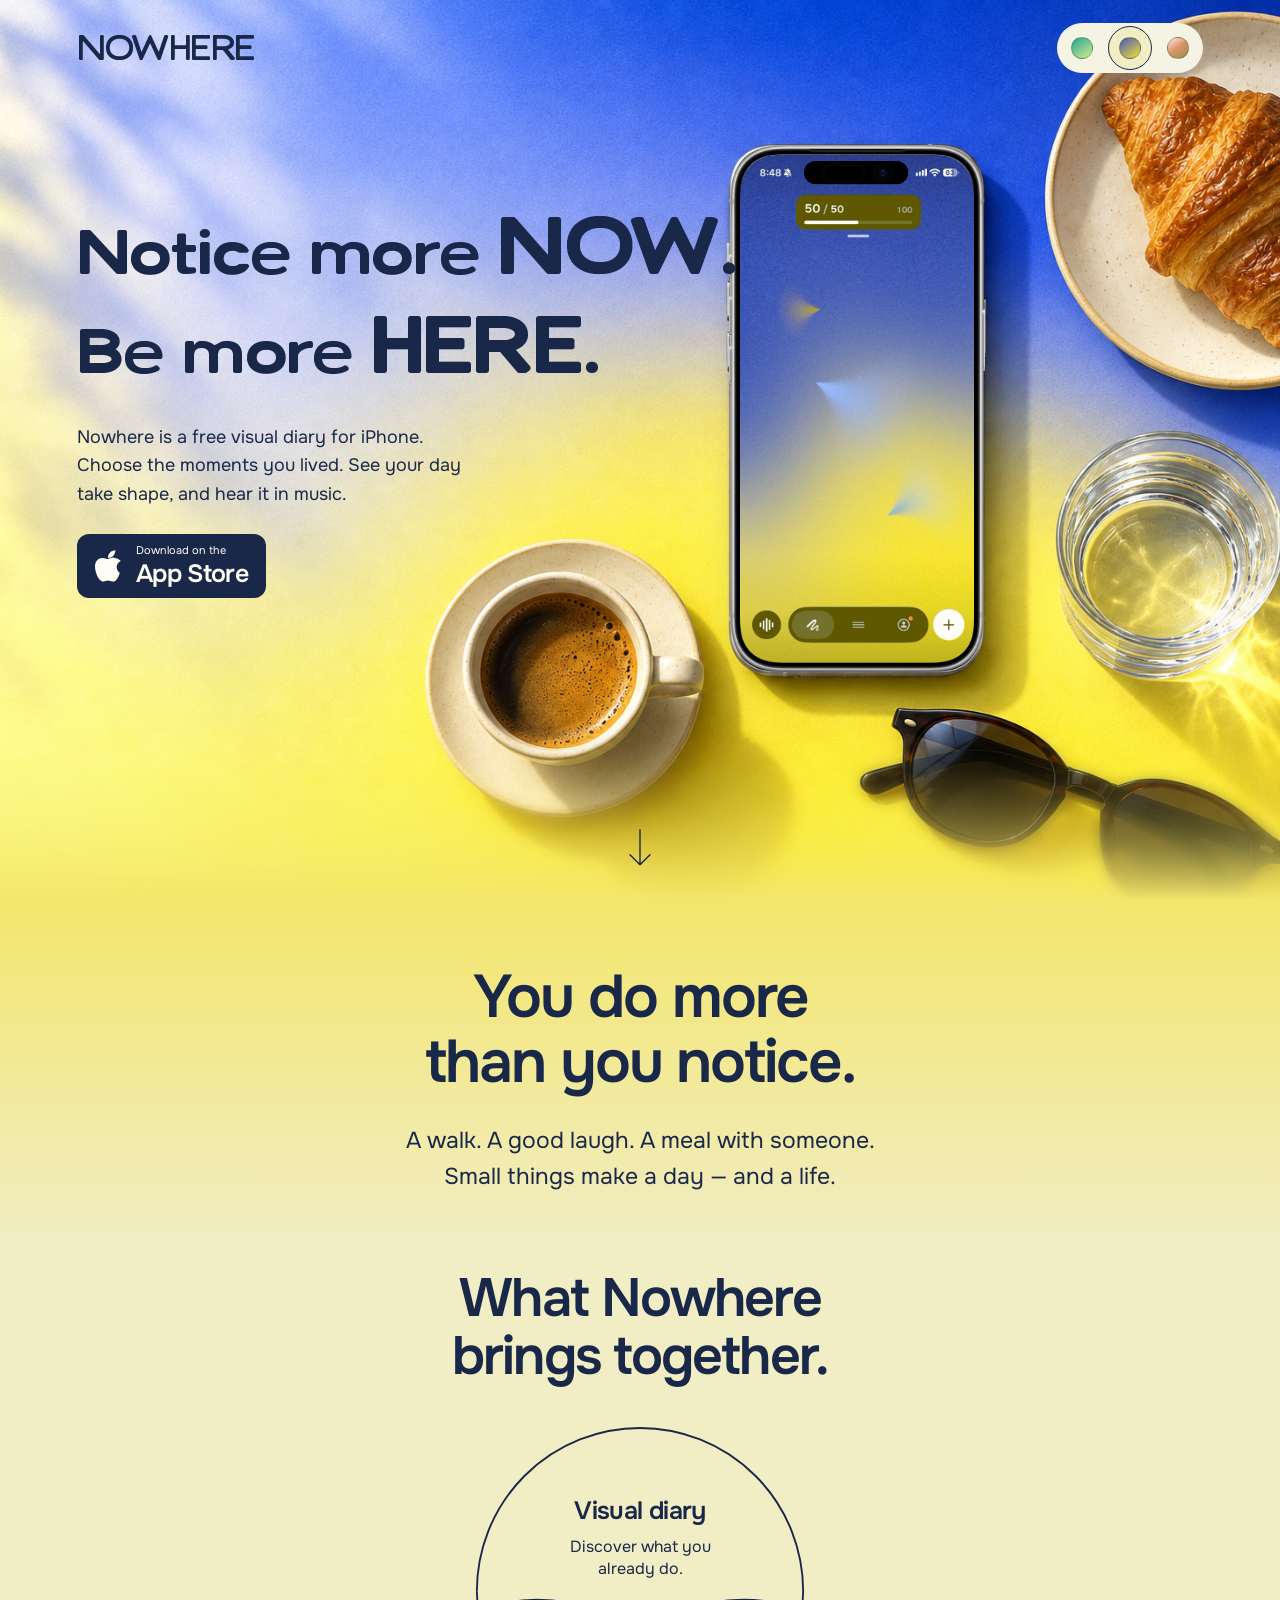
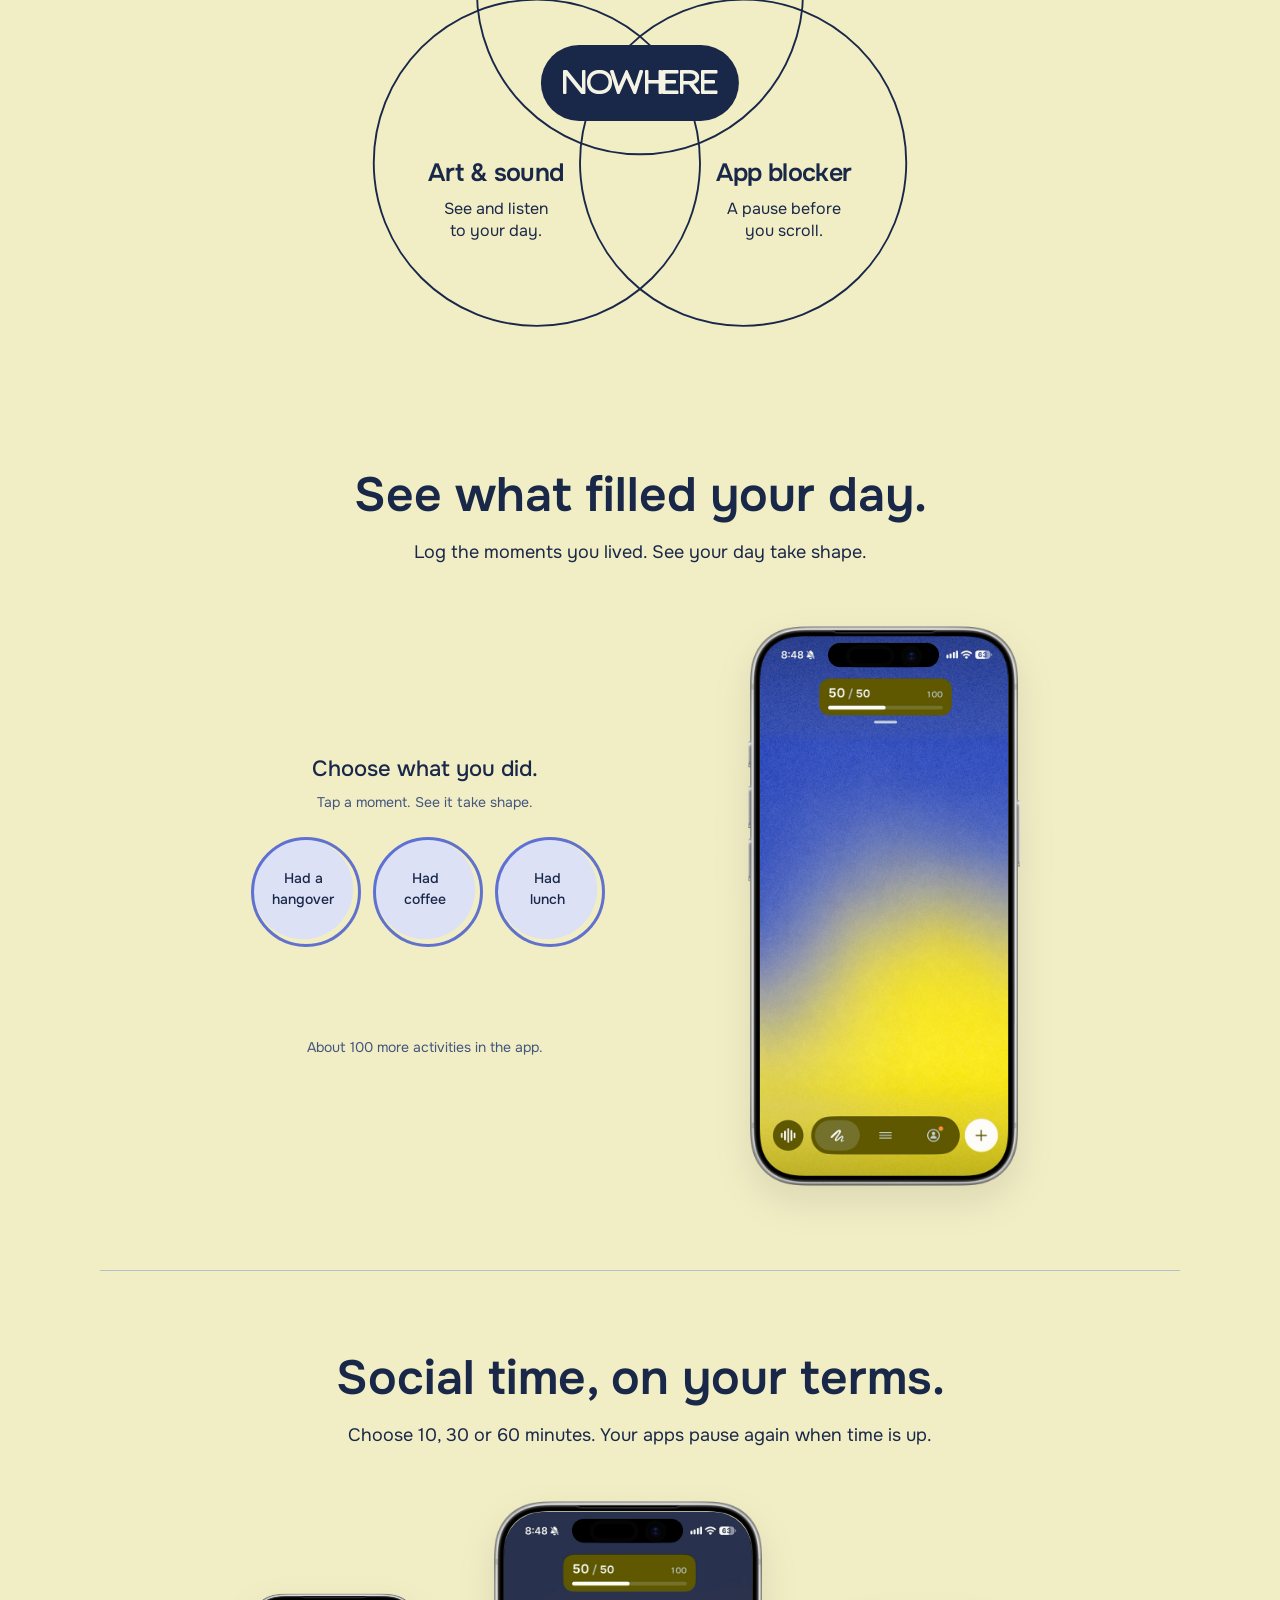
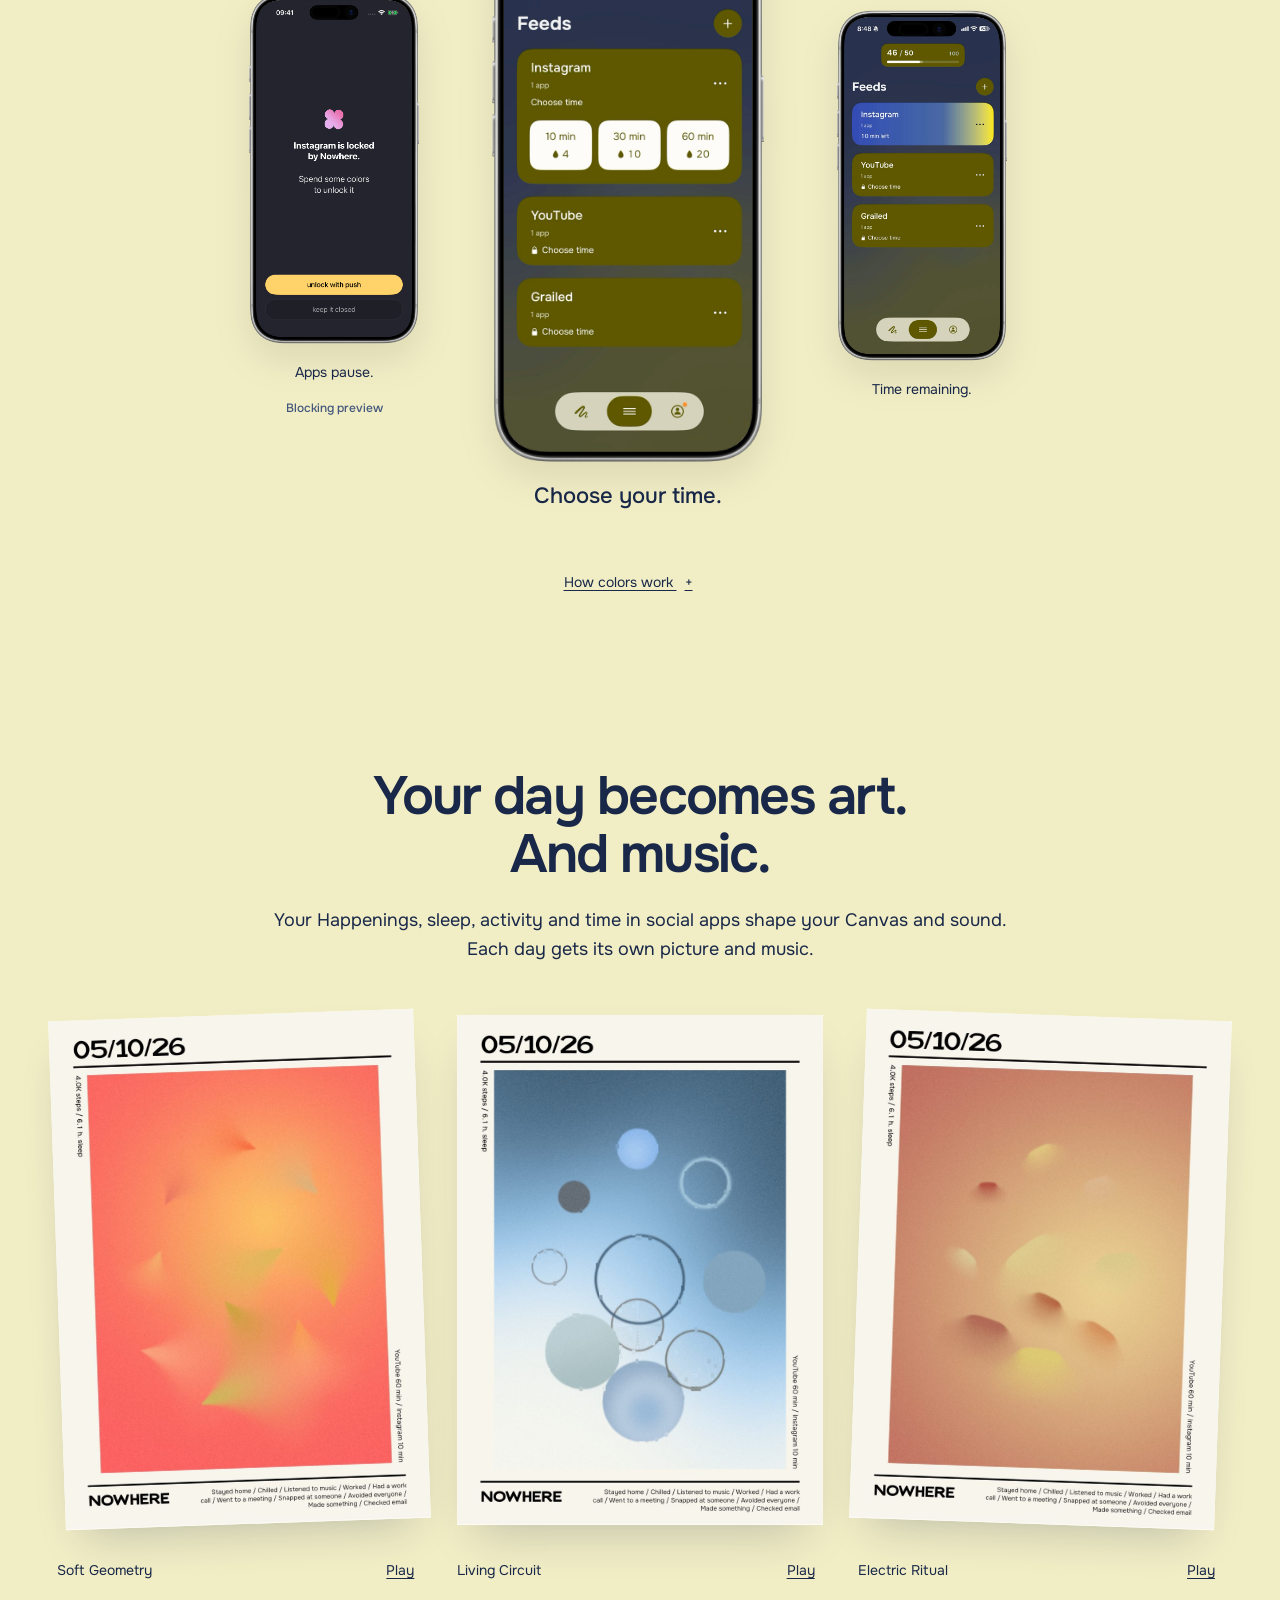
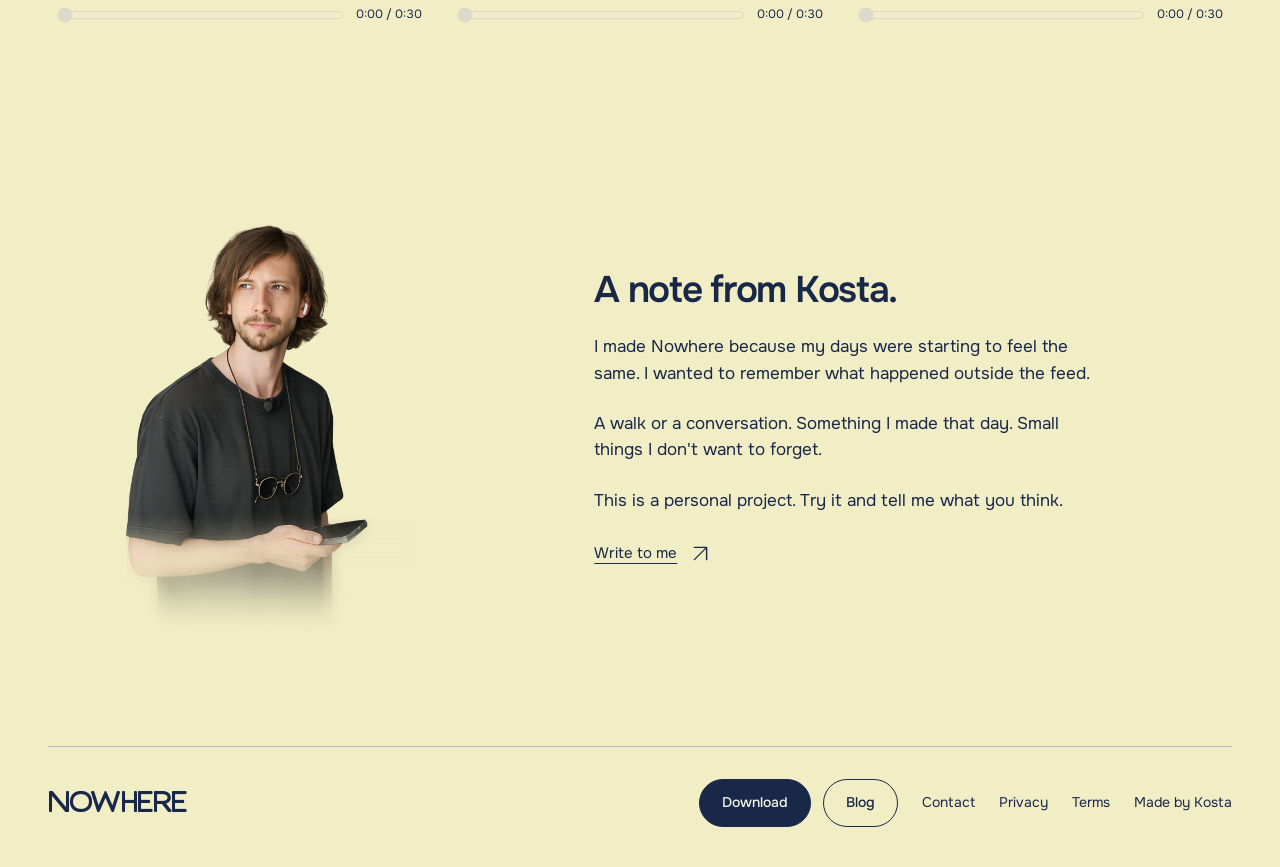
==== commit 137f4508: "Keep mobile description above video and highlight moment controls" ====
--- a/index.html
+++ b/index.html
@@ -14,12 +14,12 @@
   <link rel="preload" href="assets/Onest-Regular.ttf" as="font" type="font/ttf" crossorigin>
   <script src="theme-init.js?v=day30"></script>
   <link rel="stylesheet" href="style.css">
-  <link rel="stylesheet" href="revision.css?v=day30">
+  <link rel="stylesheet" href="revision.css?v=day31">
   <script src="themes.js?v=day16" defer></script>
   <script src="site-intro.js?v=day30" defer></script>
   <script src="hero.js?v=day30" defer></script>
   <script src="colors-help.js?v=day8" defer></script>
-  <script src="diary-preview.js?v=day16" defer></script>
+  <script src="diary-preview.js?v=day31" defer></script>
   <script src="supplied-music.js?v=day27" defer></script>
 </head>
 <body>
--- a/revision.css
+++ b/revision.css
@@ -151,6 +151,16 @@
 .moment-examples button[aria-pressed=true] .moment-shape{opacity:1}
 .moment-examples button[aria-pressed=true] .moment-label{transform:translateY(calc(var(--moment-size) - 14px))}
 .moment-examples button:focus-visible{outline:3px solid var(--focus,#4057b6);outline-offset:5px}
+/* Invite the first tap without moving the labels or the native forms. */
+.moment-examples{--moment-cue:#3c54d0}
+[data-theme=green] .moment-examples{--moment-cue:#287a45}
+[data-theme=chill] .moment-examples{--moment-cue:#b72f54}
+.moment-examples.is-inviting button:after{content:"";position:absolute;left:0;top:0;width:var(--moment-size);height:var(--moment-size);border:3px solid var(--moment-cue);border-radius:50%;pointer-events:none;opacity:.8;animation:moment-invitation 1.8s ease-in-out infinite;animation-play-state:paused}
+.moment-examples.is-inviting.is-on-screen button:after{animation-play-state:running}
+.moment-examples li:nth-child(2) button:after{animation-delay:.2s}
+.moment-examples li:nth-child(3) button:after{animation-delay:.4s}
+@keyframes moment-invitation{0%,100%{opacity:.2;transform:scale(1)}45%{opacity:1;transform:scale(1.12)}}
+@media(prefers-reduced-motion:reduce){.moment-examples.is-inviting button:after{animation:none;opacity:1;transform:none}}
 .diary-demo{isolation:isolate}.recorded-capture{isolation:isolate}
 .device-screen .demo-backdrop{position:absolute;inset:0;width:100%;height:100%;object-fit:fill}
 .demo-chrome{position:absolute;inset:0;-webkit-mask-image:linear-gradient(#000 17%,transparent 20% 84%,#000 87%);mask-image:linear-gradient(#000 17%,transparent 20% 84%,#000 87%)}
@@ -278,9 +288,9 @@
 /* Compact wordmark and three accessible swatch-only 44px targets. */
 @media(max-width:420px){.site-header>.wordmark{font-size:24px}}
 
-/* Keep the recorded phone between the headline and download copy on mobile. */
-@media(max-width:760px){
- .hero-world{display:grid;grid-template-columns:minmax(0,1fr);grid-template-areas:"headline" "scene" "description" "actions" "cue";height:auto;padding-top:104px}
+/* Keep the mobile introduction together, followed by the recording and download. */
+@media(max-width:760px){
+ .hero-world{display:grid;grid-template-columns:minmax(0,1fr);grid-template-areas:"headline" "description" "scene" "actions" "cue";height:auto;padding-top:104px}
  .world-copy{display:contents}
  .world-copy h1{grid-area:headline;margin-inline:20px}
  .world-copy h1{font-size:clamp(24px,7.8vw,46px)}
@@ -291,7 +301,7 @@
  .world-copy>p{grid-area:description;width:calc(100% - 40px);max-width:32ch;margin:24px 20px 0}
  .world-actions{grid-area:actions;margin:22px 20px 0}
  .scroll-cue{grid-area:cue;position:static;justify-self:center;transform:none;margin:20px 0 16px}
- [data-theme=chill] .hero-world{background:linear-gradient(var(--paper) 220px,var(--hero-ground) 779px)}
+ [data-theme=chill] .hero-world{background:linear-gradient(var(--paper) 220px,var(--hero-ground) 875px)}
 }
 
 /* Brief opening mark; the phone recording starts after it clears. */
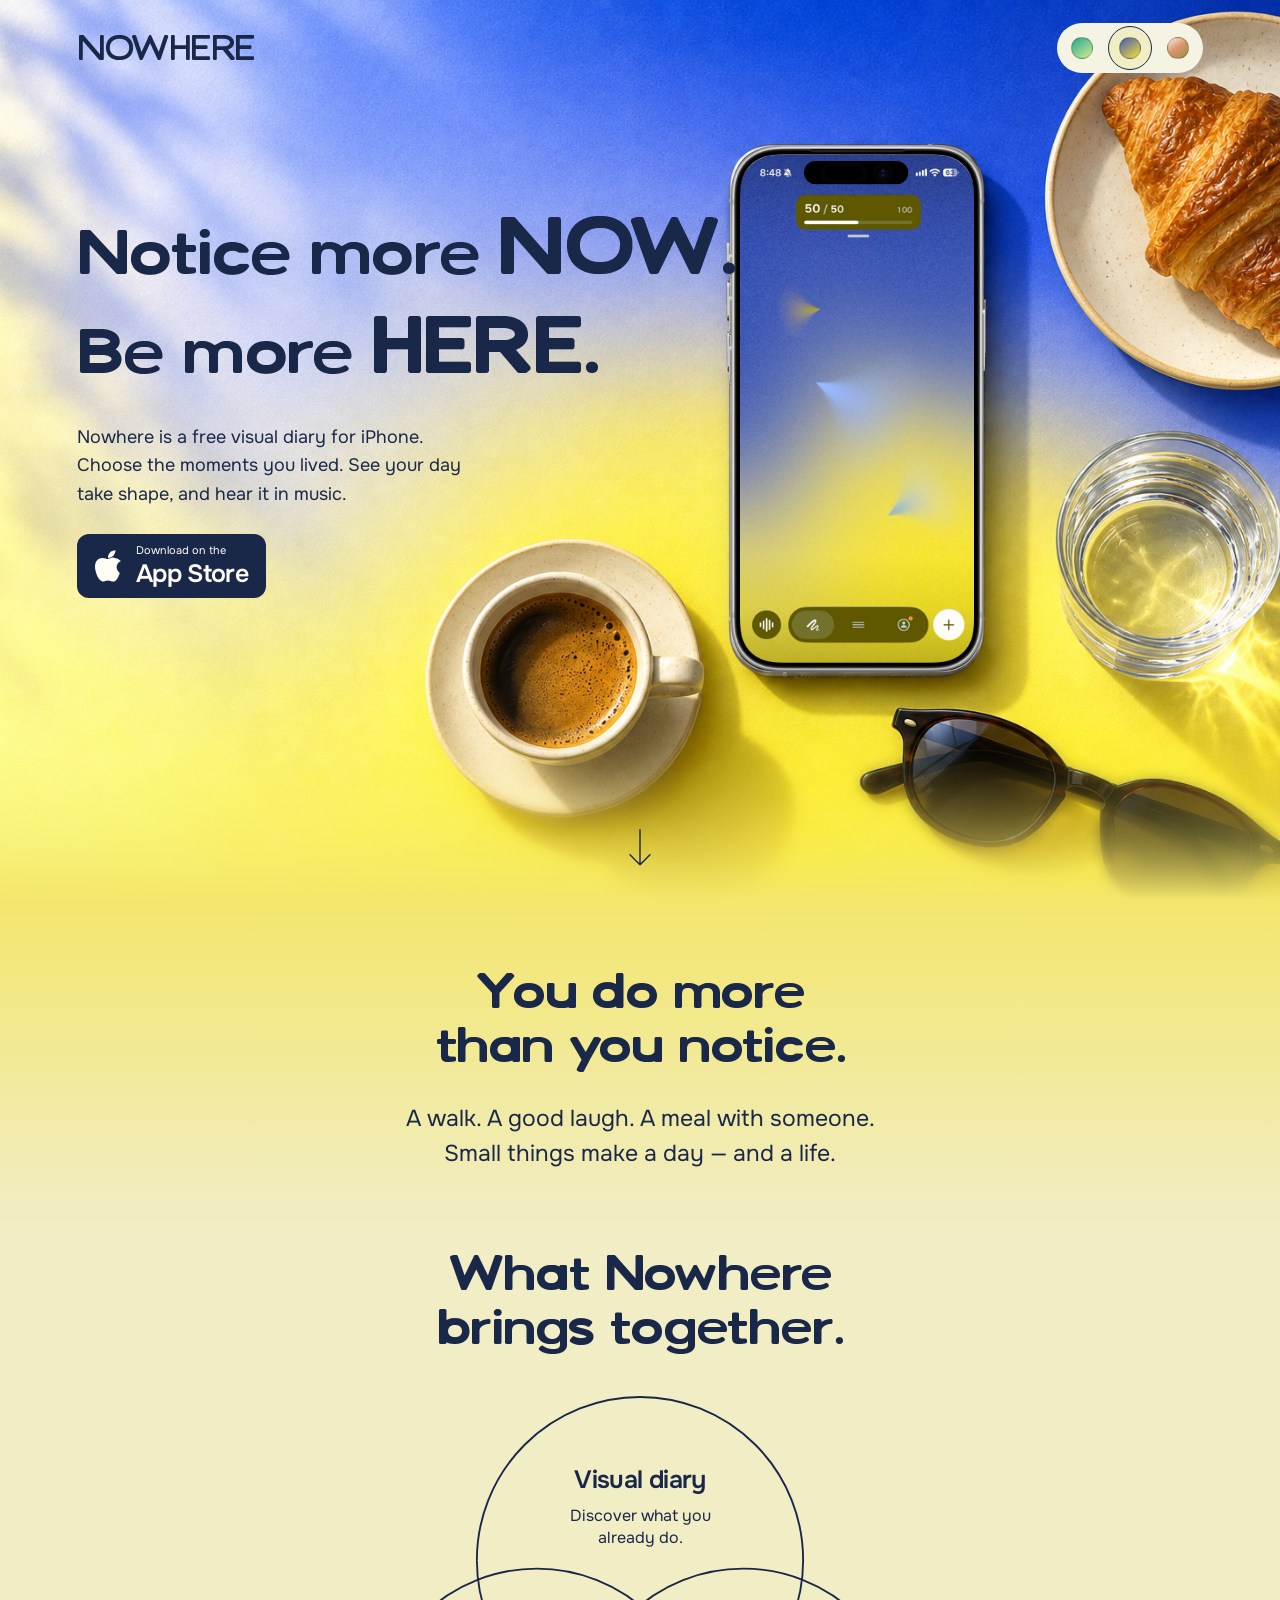
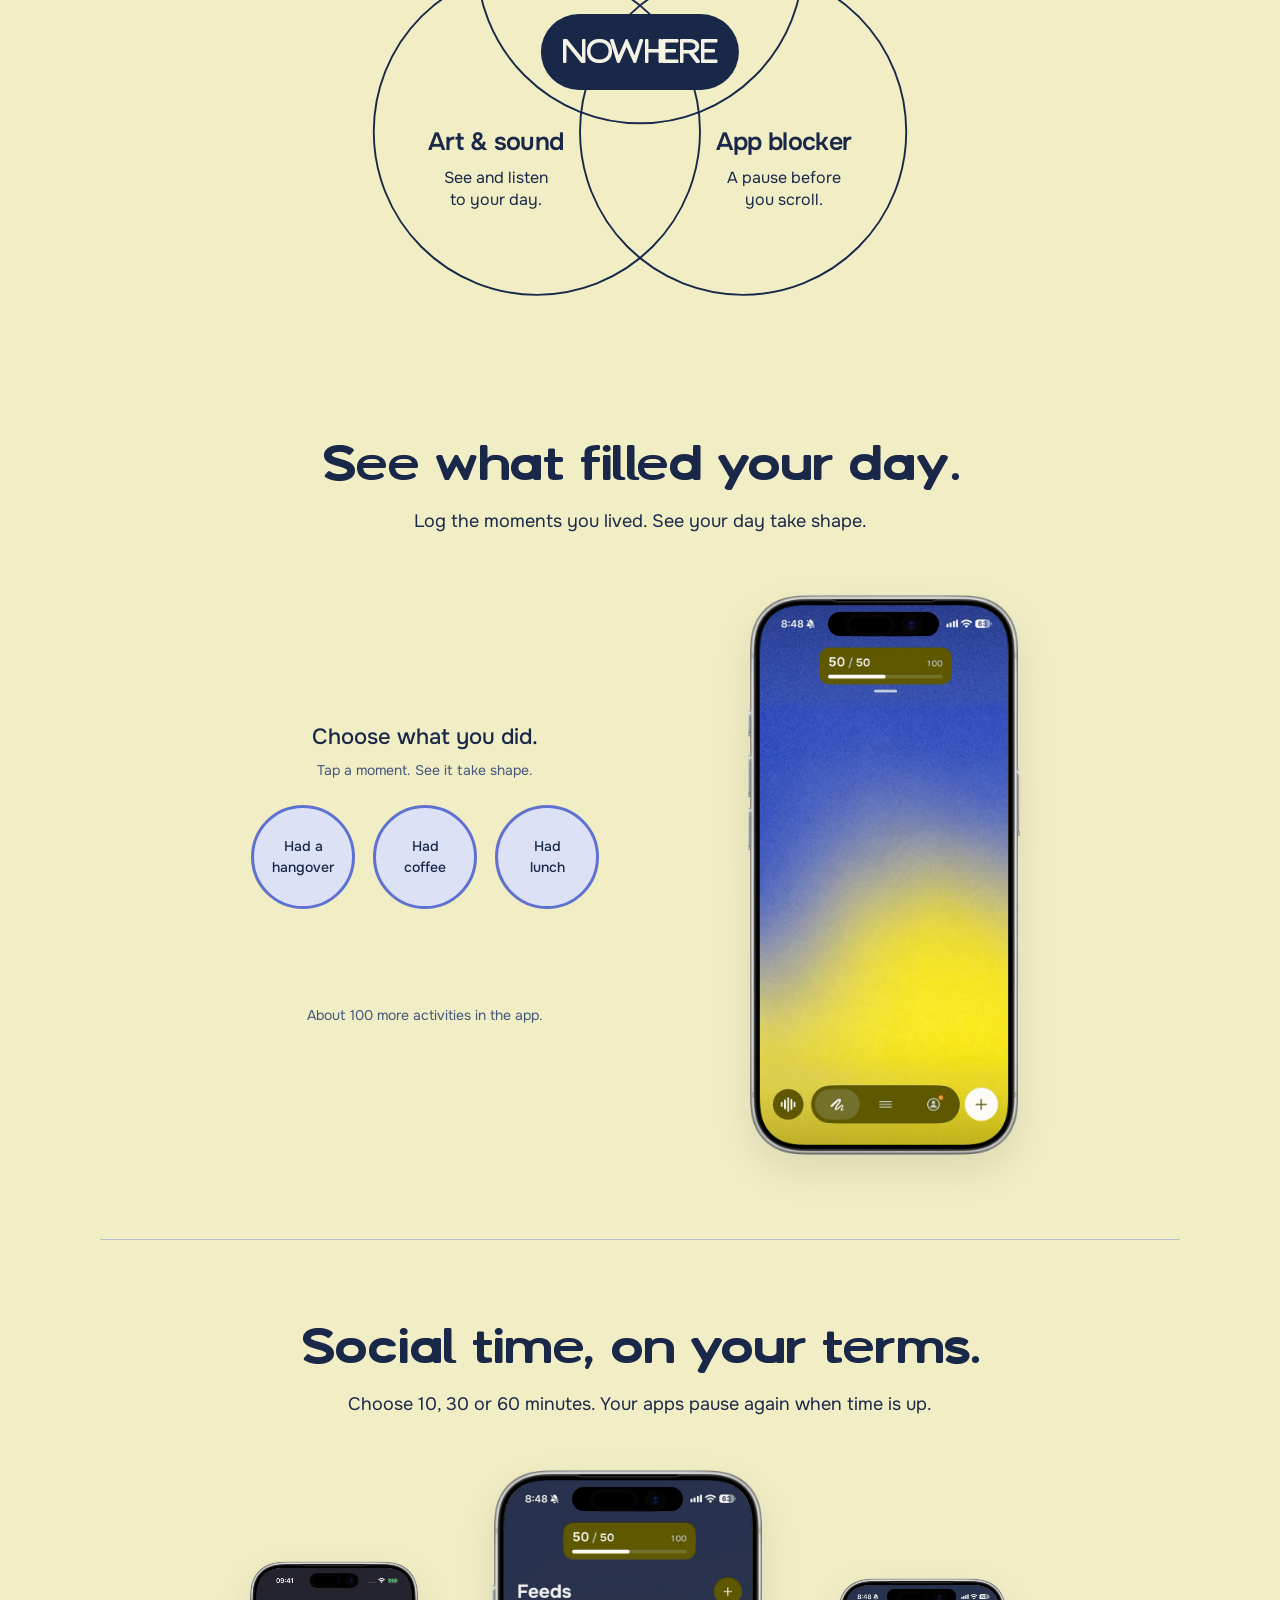
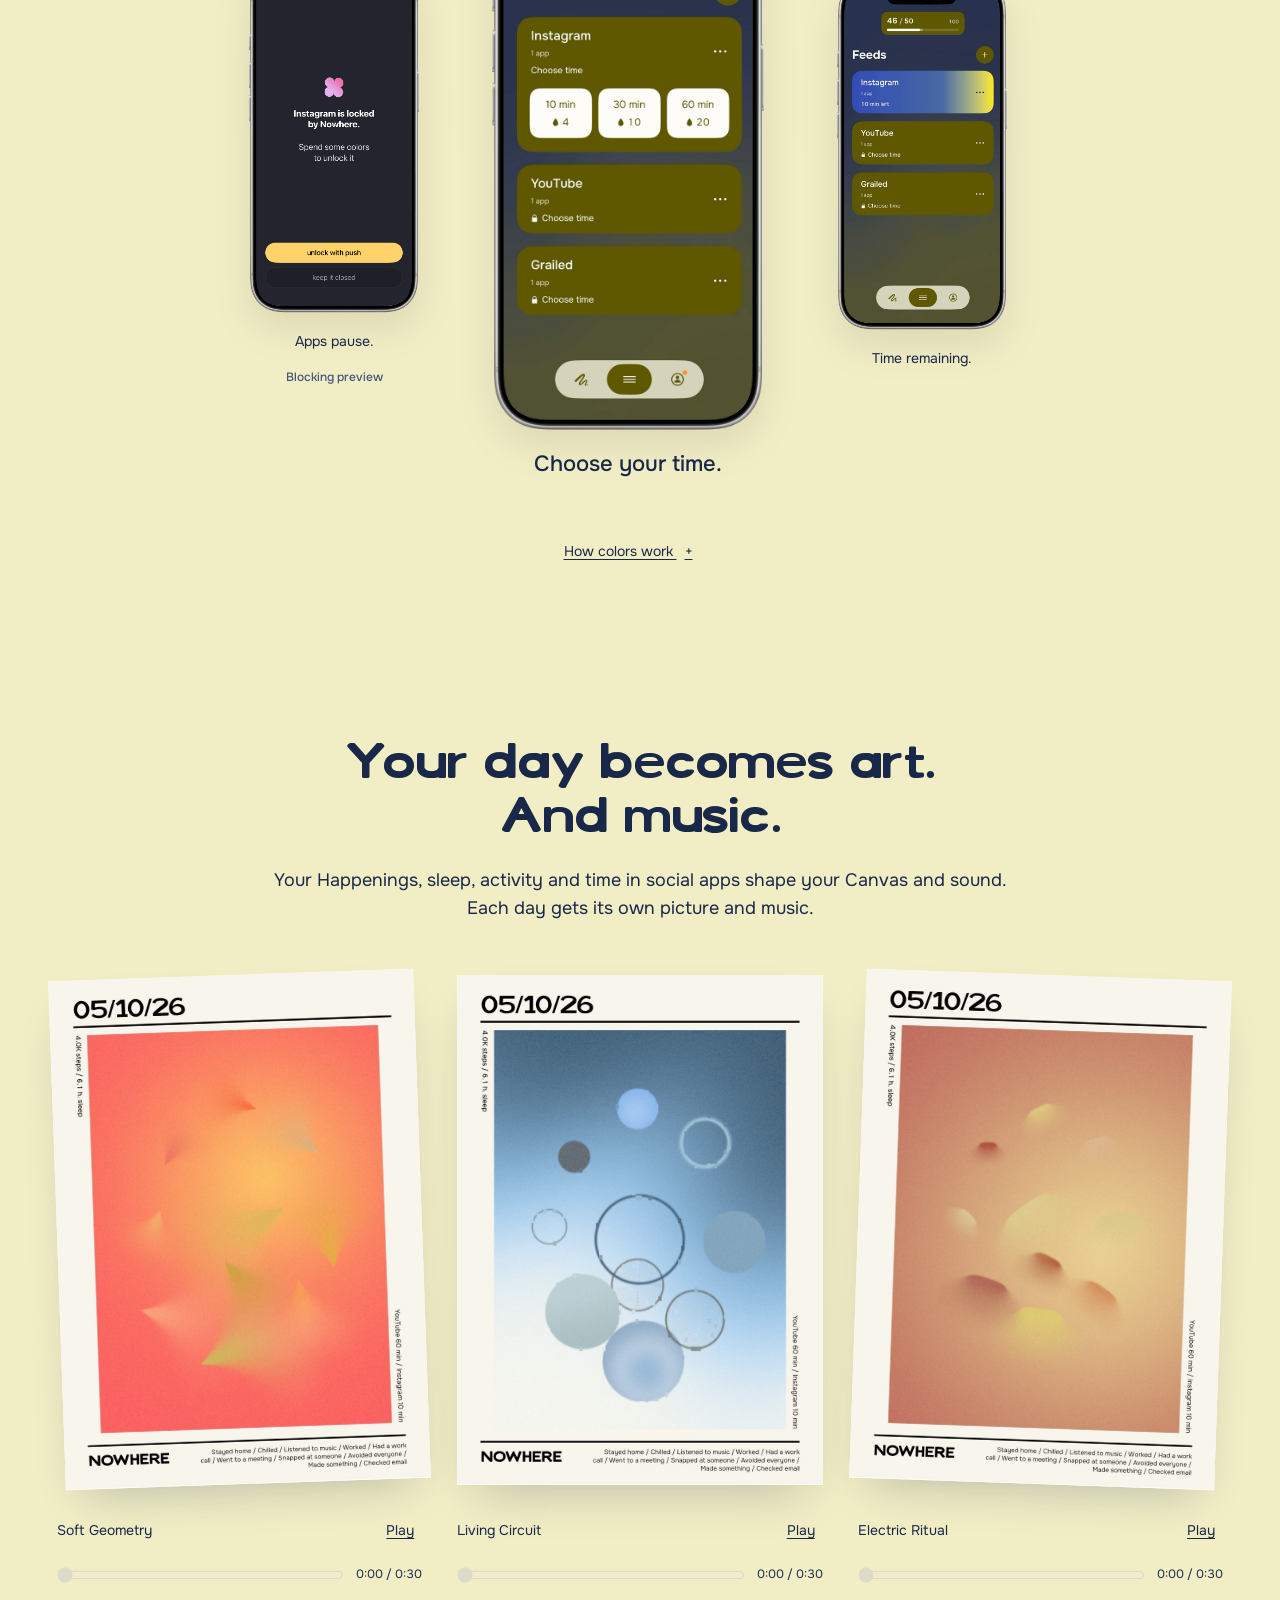
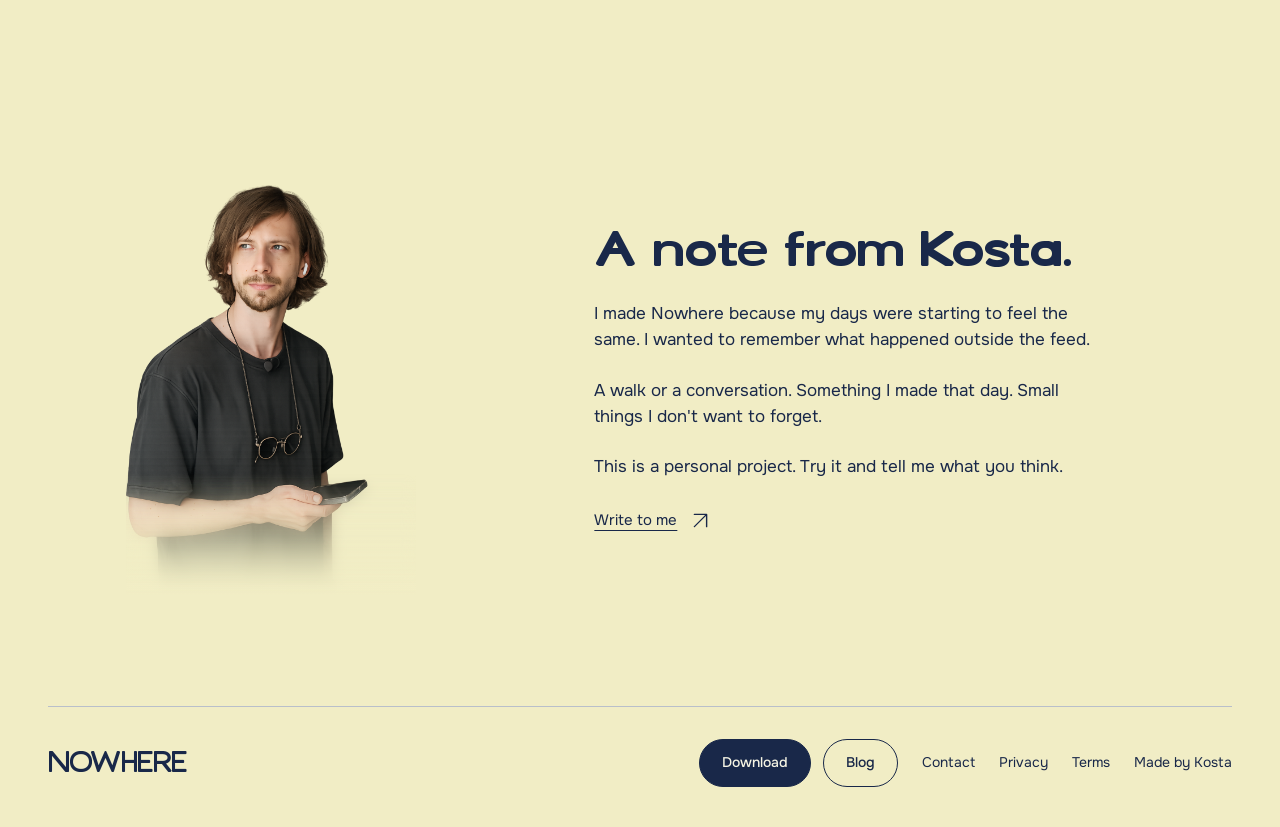
==== commit 00ac5903: "Use Nowhere section typography and fix responsive alignment" ====
--- a/index.html
+++ b/index.html
@@ -14,7 +14,7 @@
   <link rel="preload" href="assets/Onest-Regular.ttf" as="font" type="font/ttf" crossorigin>
   <script src="theme-init.js?v=day30"></script>
   <link rel="stylesheet" href="style.css">
-  <link rel="stylesheet" href="revision.css?v=day31">
+  <link rel="stylesheet" href="revision.css?v=day33">
   <script src="themes.js?v=day16" defer></script>
   <script src="site-intro.js?v=day30" defer></script>
   <script src="hero.js?v=day30" defer></script>
--- a/revision.css
+++ b/revision.css
@@ -60,7 +60,7 @@
 .supplied-day-poster{display:block;width:100%;height:auto}
 .example-poster:nth-child(1){transform:rotate(-2deg)}.example-poster:nth-child(3){transform:rotate(2deg)}
 @media(min-width:1500px){.world-copy{top:25%}.world-copy h1{font-size:66px}}
-@media(max-width:1050px) and (min-width:761px){.hero-world{--hero-height:100svh}.world-copy{top:25%;width:55%}.world-copy h1{font-size:4.85vw}.world-copy>p{font-size:17px;max-width:29ch}.world-actions{display:block}.world-actions .text-link{display:flex;margin-top:17px}.app-time-copy{column-gap:40px}.moment-option{font-size:12px}.clover-label strong{font-size:25px}}
+@media(max-width:1050px) and (min-width:761px){.hero-world{--hero-height:100svh}.world-copy{top:18%;width:55%}.world-copy h1{font-size:min(4.85vw,47px)}.world-copy>p{font-size:17px;max-width:29ch}.world-actions{display:block}.world-actions .text-link{display:flex;margin-top:17px}.app-time-copy{column-gap:40px}.moment-option{font-size:12px}.clover-label strong{font-size:25px}}
 @media(max-width:760px){
  .site-header{left:20px;width:calc(100% - 40px);height:76px}.site-header .wordmark{font-size:27px}
  .hero-world{height:960px}.world-copy{left:20px;top:117px;width:calc(100% - 40px);max-width:450px}.world-copy h1{font-size:clamp(29px,7.8vw,46px);line-height:1.3}.world-copy>p{font-size:16px;line-height:1.5;max-width:32ch;margin-top:20px}.world-actions{gap:18px;margin-top:22px}.store-badge{min-height:57px;padding:9px 14px;gap:11px}.store-badge strong{font-size:23px}.store-badge svg{width:25px;height:29px}.world-actions .text-link{font-size:12px}
@@ -77,6 +77,9 @@
 @media(prefers-reduced-motion:reduce){.moment-orb{transition:none}.moment-option:hover .moment-orb{transform:none}}
 
 /* Three capabilities, with the explanatory copy below each centered heading. */
+/* One authentic Nowhere display style marks every main section. */
+main h2[id]{font-family:Nowhere,Onest,sans-serif;font-weight:600;font-size:48px;line-height:1.12;letter-spacing:-.025em;font-synthesis:none}
+@media(max-width:760px){main h2[id]{font-size:32px}}
 .clover-intro h2{max-width:20ch;margin-inline:auto}
 .section-heading,.app-time-copy{display:block;text-align:center;margin-bottom:52px}
 .section-heading h2,.app-time-copy h2{font-size:clamp(34px,4.2vw,54px);margin:0 auto}
@@ -155,7 +158,7 @@
 .moment-examples{--moment-cue:#3c54d0}
 [data-theme=green] .moment-examples{--moment-cue:#287a45}
 [data-theme=chill] .moment-examples{--moment-cue:#b72f54}
-.moment-examples.is-inviting button:after{content:"";position:absolute;left:0;top:0;width:var(--moment-size);height:var(--moment-size);border:3px solid var(--moment-cue);border-radius:50%;pointer-events:none;opacity:.8;animation:moment-invitation 1.8s ease-in-out infinite;animation-play-state:paused}
+.moment-examples.is-inviting button:after{content:"";box-sizing:border-box;position:absolute;left:0;top:0;width:var(--moment-size);height:var(--moment-size);border:3px solid var(--moment-cue);border-radius:50%;pointer-events:none;opacity:.8;animation:moment-invitation 1.8s ease-in-out infinite;animation-play-state:paused}
 .moment-examples.is-inviting.is-on-screen button:after{animation-play-state:running}
 .moment-examples li:nth-child(2) button:after{animation-delay:.2s}
 .moment-examples li:nth-child(3) button:after{animation-delay:.4s}
@@ -205,6 +208,7 @@
 @media(min-width:761px) and (max-width:1100px){
  .product-section>.wrap{width:calc(100% - 64px)}
  .diary-composition{gap:64px;width:min(100%,742px)}
+ .diary-moments{flex-shrink:1}
  .app-limit-composition{column-gap:40px;width:702px}
 }
 @media(max-width:760px){
@@ -288,13 +292,21 @@
 /* Compact wordmark and three accessible swatch-only 44px targets. */
 @media(max-width:420px){.site-header>.wordmark{font-size:24px}}
 
+/* Keep the complete phone inside a tall tablet's viewport without stretching the photo. */
+@media(min-width:761px) and (max-width:900px) and (min-height:900px){
+ .hero-world{--tablet-scene-width:min(calc(var(--hero-height) * 1.25),calc((100vw - 96px) * 1.85));--scene-height:calc(var(--tablet-scene-width) * .666666667);--scene-crop:0px}
+ .world-copy{top:min(19%,200px)}
+ .object-scene{width:var(--tablet-scene-width);-webkit-mask-image:linear-gradient(#000 calc(100% - 8px),transparent);mask-image:linear-gradient(#000 calc(100% - 8px),transparent)}
+ .object-scene:after{bottom:0}
+}
+
 /* Keep the mobile introduction together, followed by the recording and download. */
 @media(max-width:760px){
  .hero-world{display:grid;grid-template-columns:minmax(0,1fr);grid-template-areas:"headline" "description" "scene" "actions" "cue";height:auto;padding-top:104px}
  .world-copy{display:contents}
  .world-copy h1{grid-area:headline;margin-inline:20px}
  .world-copy h1{font-size:clamp(24px,7.8vw,46px)}
- .object-scene{grid-area:scene;position:relative;top:auto;left:calc(50% - 750.67448px);width:1136px;height:550px;margin-top:24px;overflow:clip}
+ .object-scene{grid-area:scene;position:relative;top:auto;left:calc(50% - 750.67448px);width:1136px;height:550px;margin-top:24px;overflow:clip;-webkit-mask-image:linear-gradient(#000 calc(100% - 8px),transparent);mask-image:linear-gradient(#000 calc(100% - 8px),transparent)}
  .scene-photo{position:absolute;left:0;top:-88px;width:100%;height:757.333333px;mask-image:linear-gradient(to bottom,transparent 88px,#000 168px)}
  .hero-device.device-frame{top:30.901333px}
  .recording-toggle{top:490px}
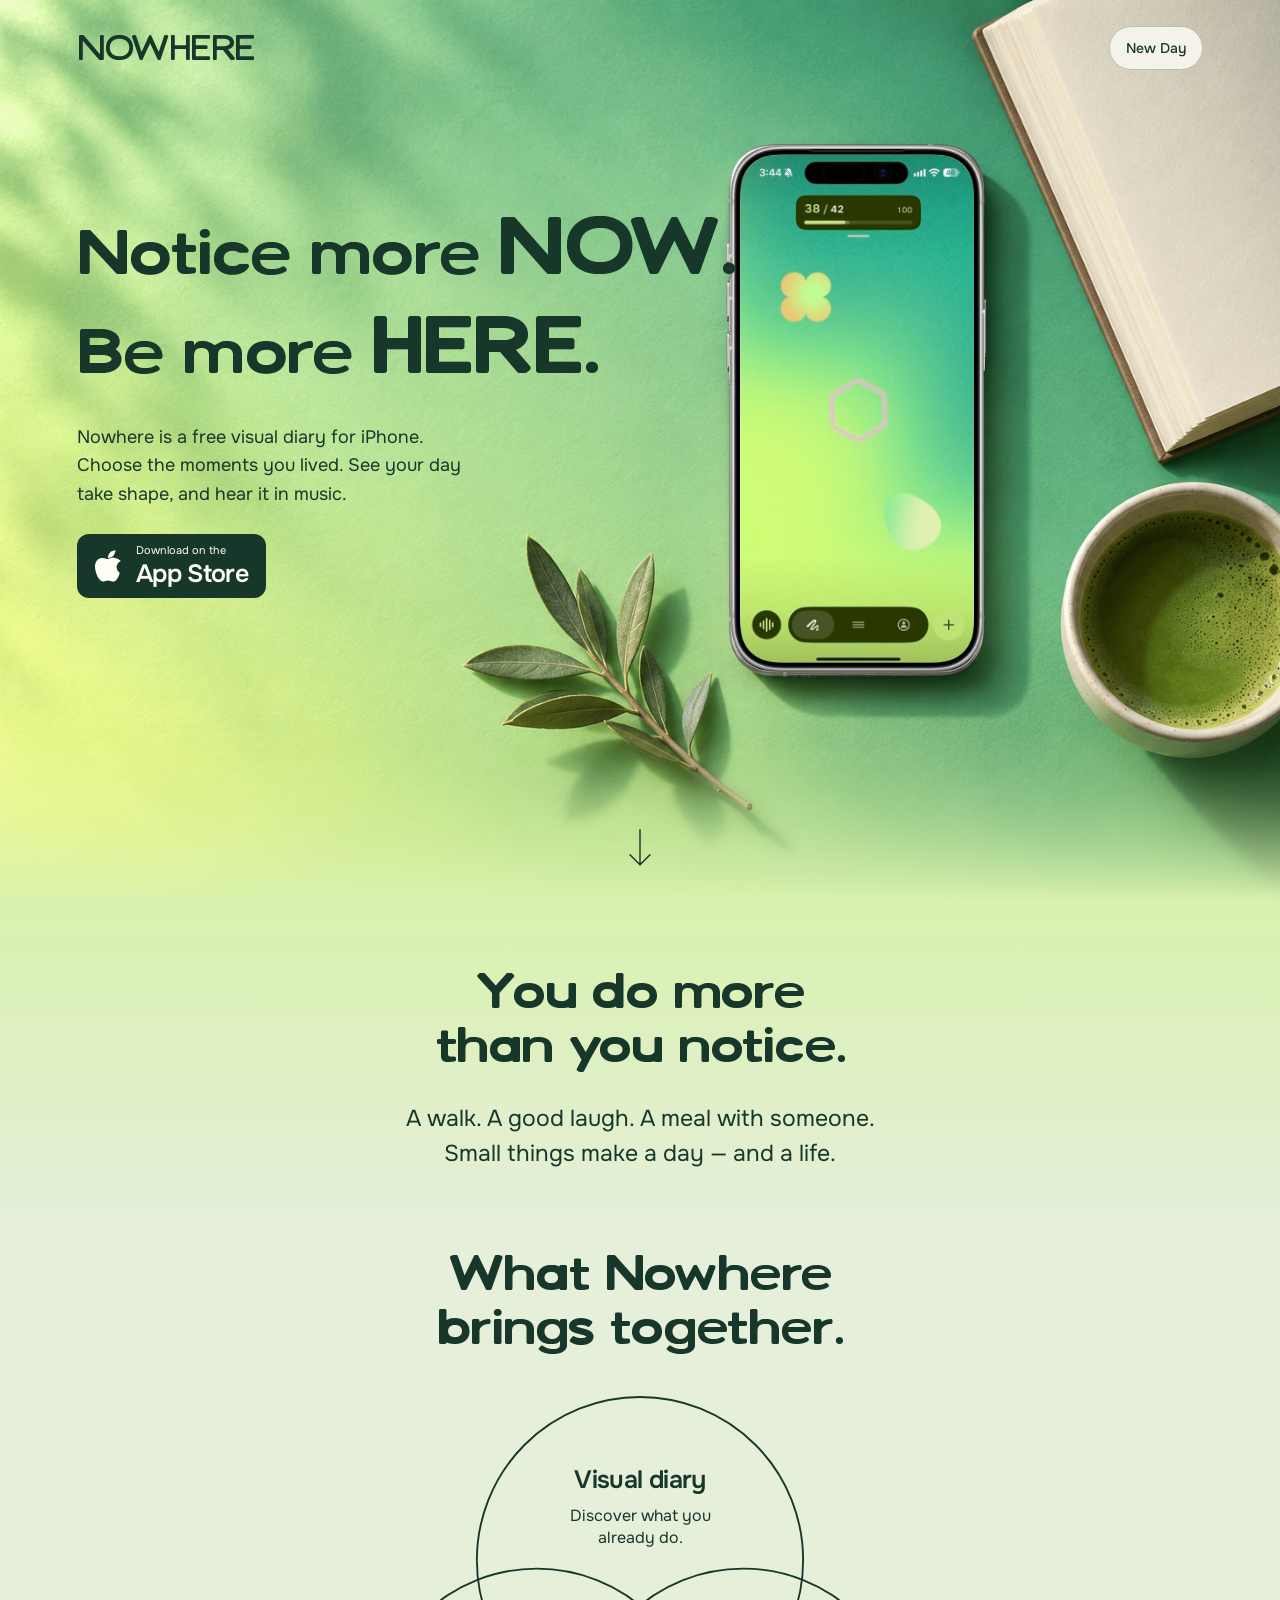
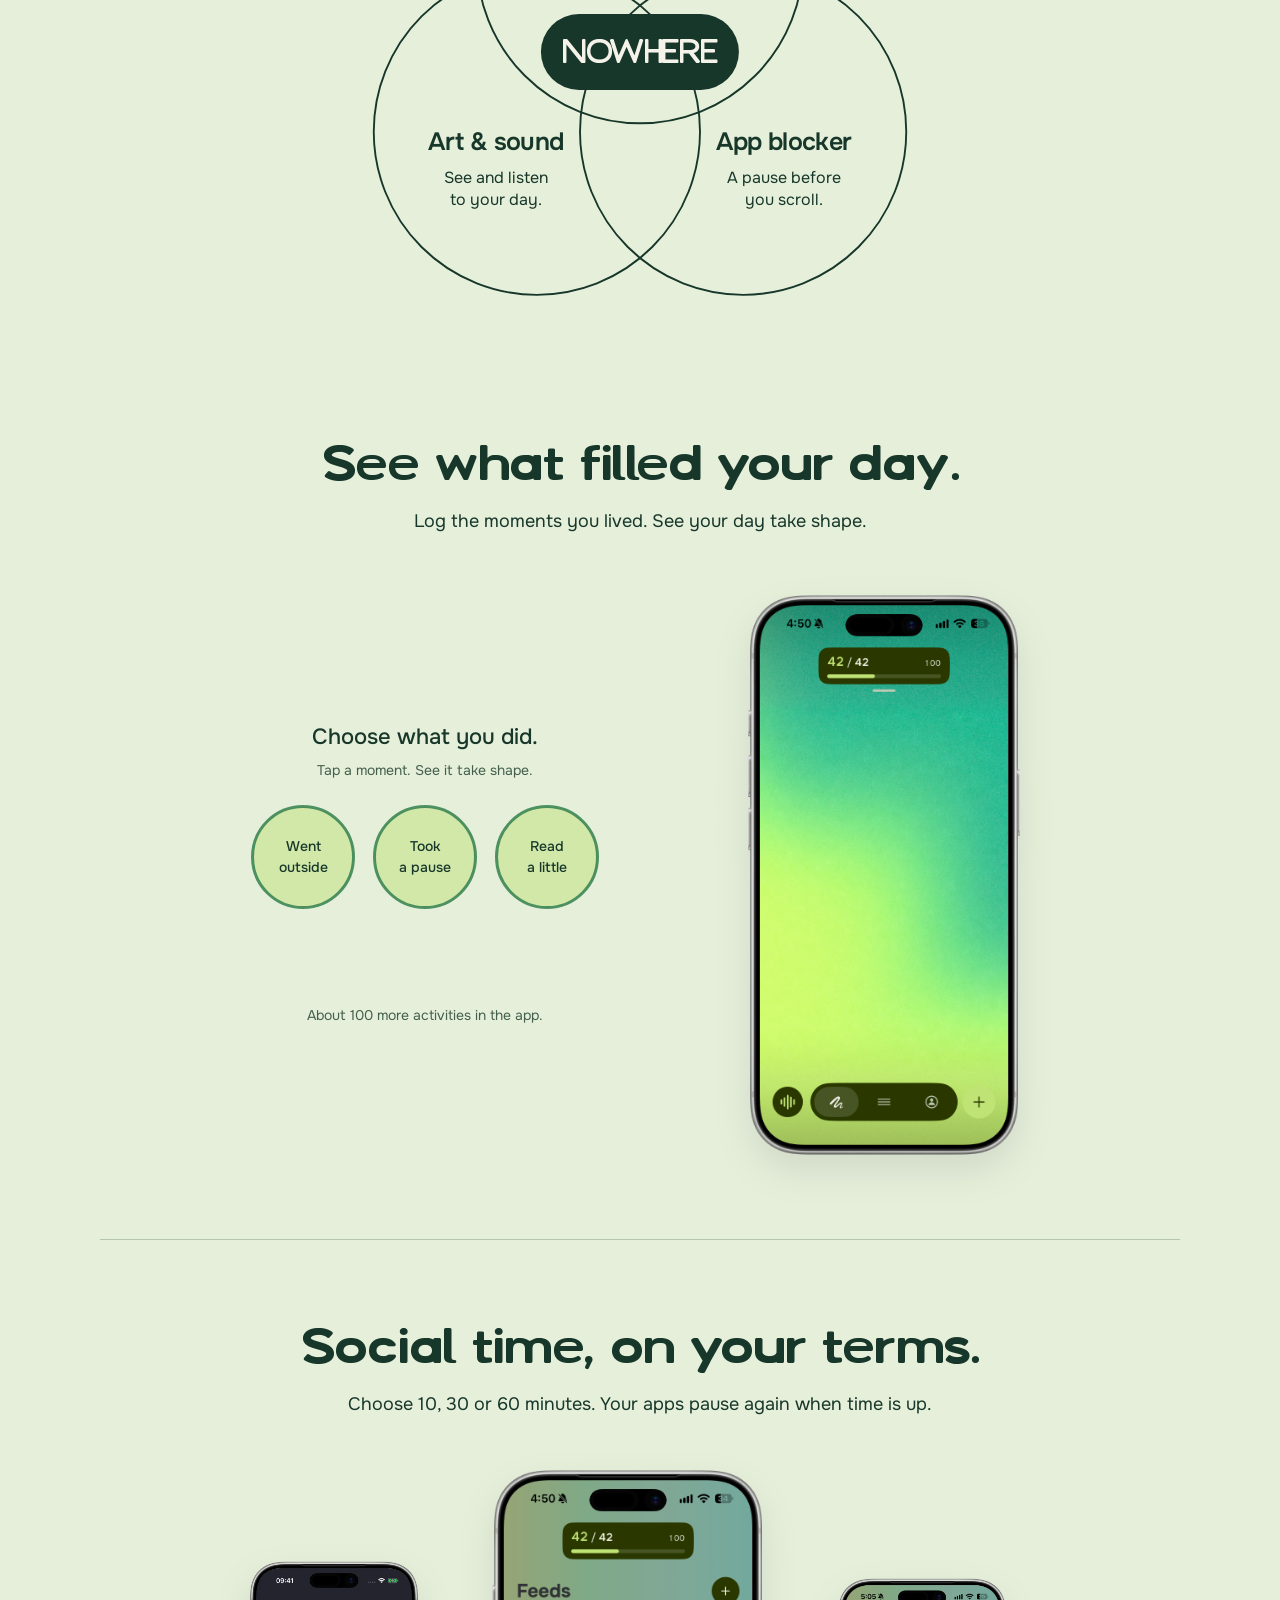
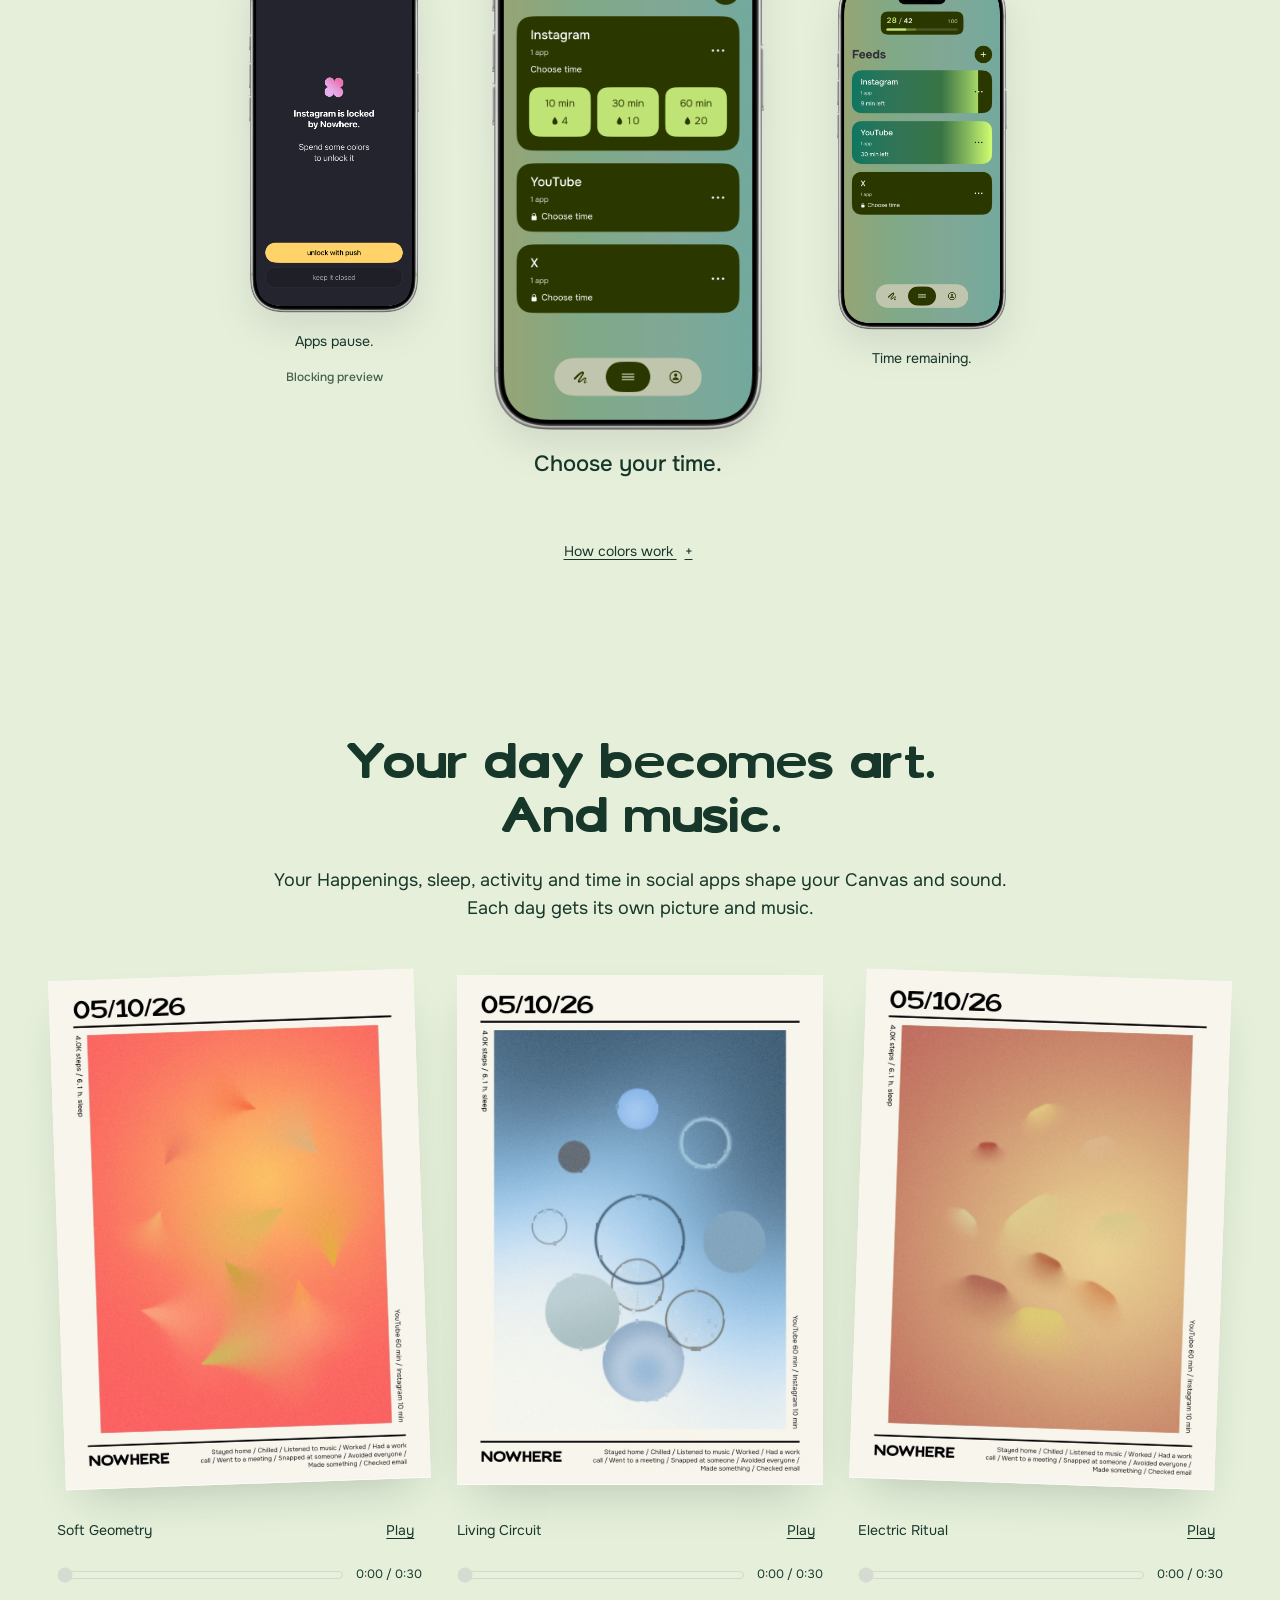
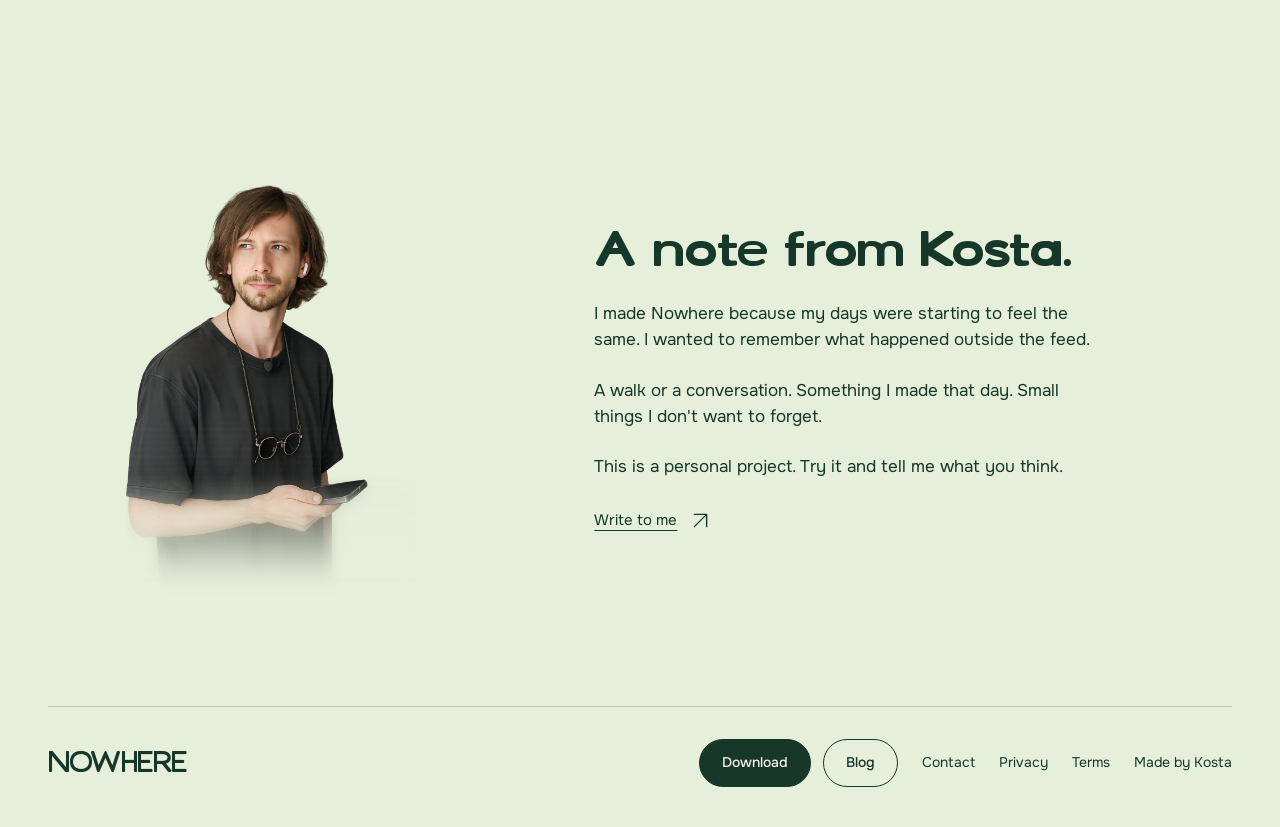
==== commit 5dedb097: "Replace color swatches with New Day discovery button" ====
--- a/index.html
+++ b/index.html
@@ -14,8 +14,8 @@
   <link rel="preload" href="assets/Onest-Regular.ttf" as="font" type="font/ttf" crossorigin>
   <script src="theme-init.js?v=day30"></script>
   <link rel="stylesheet" href="style.css">
-  <link rel="stylesheet" href="revision.css?v=day33">
-  <script src="themes.js?v=day16" defer></script>
+  <link rel="stylesheet" href="revision.css?v=day34">
+  <script src="themes.js?v=day34" defer></script>
   <script src="site-intro.js?v=day30" defer></script>
   <script src="hero.js?v=day30" defer></script>
   <script src="colors-help.js?v=day8" defer></script>
@@ -27,11 +27,7 @@
 <a class="skip-link" href="#main">Skip to content</a>
 <header class="site-header wrap">
   <a class="wordmark" href="#top" aria-label="Nowhere home">NOWHERE</a>
-  <div class="theme-selector" role="group" aria-label="Website colors">
-    <button type="button" data-theme-choice="green" aria-label="Green colors" aria-pressed="false"><span class="theme-swatch green-swatch" aria-hidden="true"></span></button>
-    <button type="button" data-theme-choice="yellow" aria-label="Yellow colors" aria-pressed="true"><span class="theme-swatch yellow-swatch" aria-hidden="true"></span></button>
-    <button type="button" data-theme-choice="chill" aria-label="Chill colors" aria-pressed="false"><span class="theme-swatch chill-swatch" aria-hidden="true"></span></button>
-  </div>
+  <button class="new-day" id="new-day" type="button">New Day</button>
   <span id="theme-status" class="sr-only" role="status"></span>
 </header>
 <main id="main">
--- a/revision.css
+++ b/revision.css
@@ -259,15 +259,9 @@
 :root[data-theme=green]{--ink:#17372a;--ink-hover:#274b38;--muted:#44604c;--paper:#f5f3e9;--mint:#e5efda;--lime:#d2e8a9;--green:#a7c8a4;--line:#b6c5af;--hero-ground:#d9f1ad;--moment-hover:#c6dfa2;--focus:#477947;--phone-base:#6abe87;--scrollbar:#8aa685;--shadow:0 22px 46px -20px #25473245}
 :root[data-theme=chill]{--ink:#590719;--ink-hover:#762237;--muted:#75434b;--paper:#fbf3e7;--mint:#f4e8d8;--lime:#efd4c9;--green:#aaa166;--line:#ccafa7;--hero-ground:#b4ac76;--moment-hover:#e7c1b7;--focus:#984553;--phone-base:#989146;--scrollbar:#b3877e;--shadow:0 22px 46px -20px #59071935}
 ::-webkit-scrollbar-thumb{background:var(--scrollbar)}
-.theme-selector{display:flex;align-items:center;gap:4px;padding:3px;background:var(--paper);border-radius:100px}
-.theme-selector button{display:flex;align-items:center;justify-content:center;width:44px;height:44px;padding:10px;background:transparent;border:1px solid transparent;border-radius:50%;color:var(--ink)}
-.theme-selector button[aria-pressed=true]{border-color:var(--ink);background:var(--mint)}
-.theme-selector button:hover{background:var(--lime)}
-.theme-selector button:focus-visible{outline:3px solid var(--focus);outline-offset:3px}
-.theme-swatch{width:22px;height:22px;border-radius:50%;flex:none;border:1px solid #17372a40}
-.green-swatch{background:linear-gradient(145deg,#27a693,#d4ed8e)}
-.yellow-swatch{background:linear-gradient(145deg,#465abb,#f8e12f)}
-.chill-swatch{background:linear-gradient(145deg,#fbf3e7,#dc9369 48%,#989146)}
+.new-day{display:inline-flex;align-items:center;justify-content:center;min-height:44px;padding:0 16px;border:1px solid var(--line);border-radius:100px;background:var(--paper);color:var(--ink);font-size:14px;font-weight:500;line-height:1.3}
+.new-day:hover{background:var(--lime)}
+.new-day:focus-visible{outline:3px solid var(--focus);outline-offset:3px}
 .moment-ray{position:absolute;top:calc(var(--moment-size) * -.26);left:-95%;width:230%;max-width:none;height:calc(var(--moment-size) * 2.08);object-fit:fill;pointer-events:none;opacity:0;transform:scale(.65);transition:opacity .3s,transform .5s var(--ease)}
 [data-theme=yellow] .moment-examples button[aria-pressed=true] .moment-ray{opacity:1;transform:scale(1)}
 [data-theme=yellow] .moment-examples button[aria-pressed=true] .moment-shape{opacity:0}
@@ -284,12 +278,9 @@
 .ray-hangover{left:-9.9%;top:36.3%;transform:rotate(80deg)}
 .ray-coffee{left:-21.8%;top:19.1%;transform:rotate(8deg)}
 .ray-lunch{left:19.2%;top:57.7%;transform:rotate(120deg)}
-@media(max-width:760px){
- .theme-selector{gap:0}
-}
 @media(prefers-reduced-motion:reduce){.moment-ray,.moment-circle{transition:none;transform:none}}
 
-/* Compact wordmark and three accessible swatch-only 44px targets. */
+/* Compact wordmark beside the New Day action on small screens. */
 @media(max-width:420px){.site-header>.wordmark{font-size:24px}}
 
 /* Keep the complete phone inside a tall tablet's viewport without stretching the photo. */
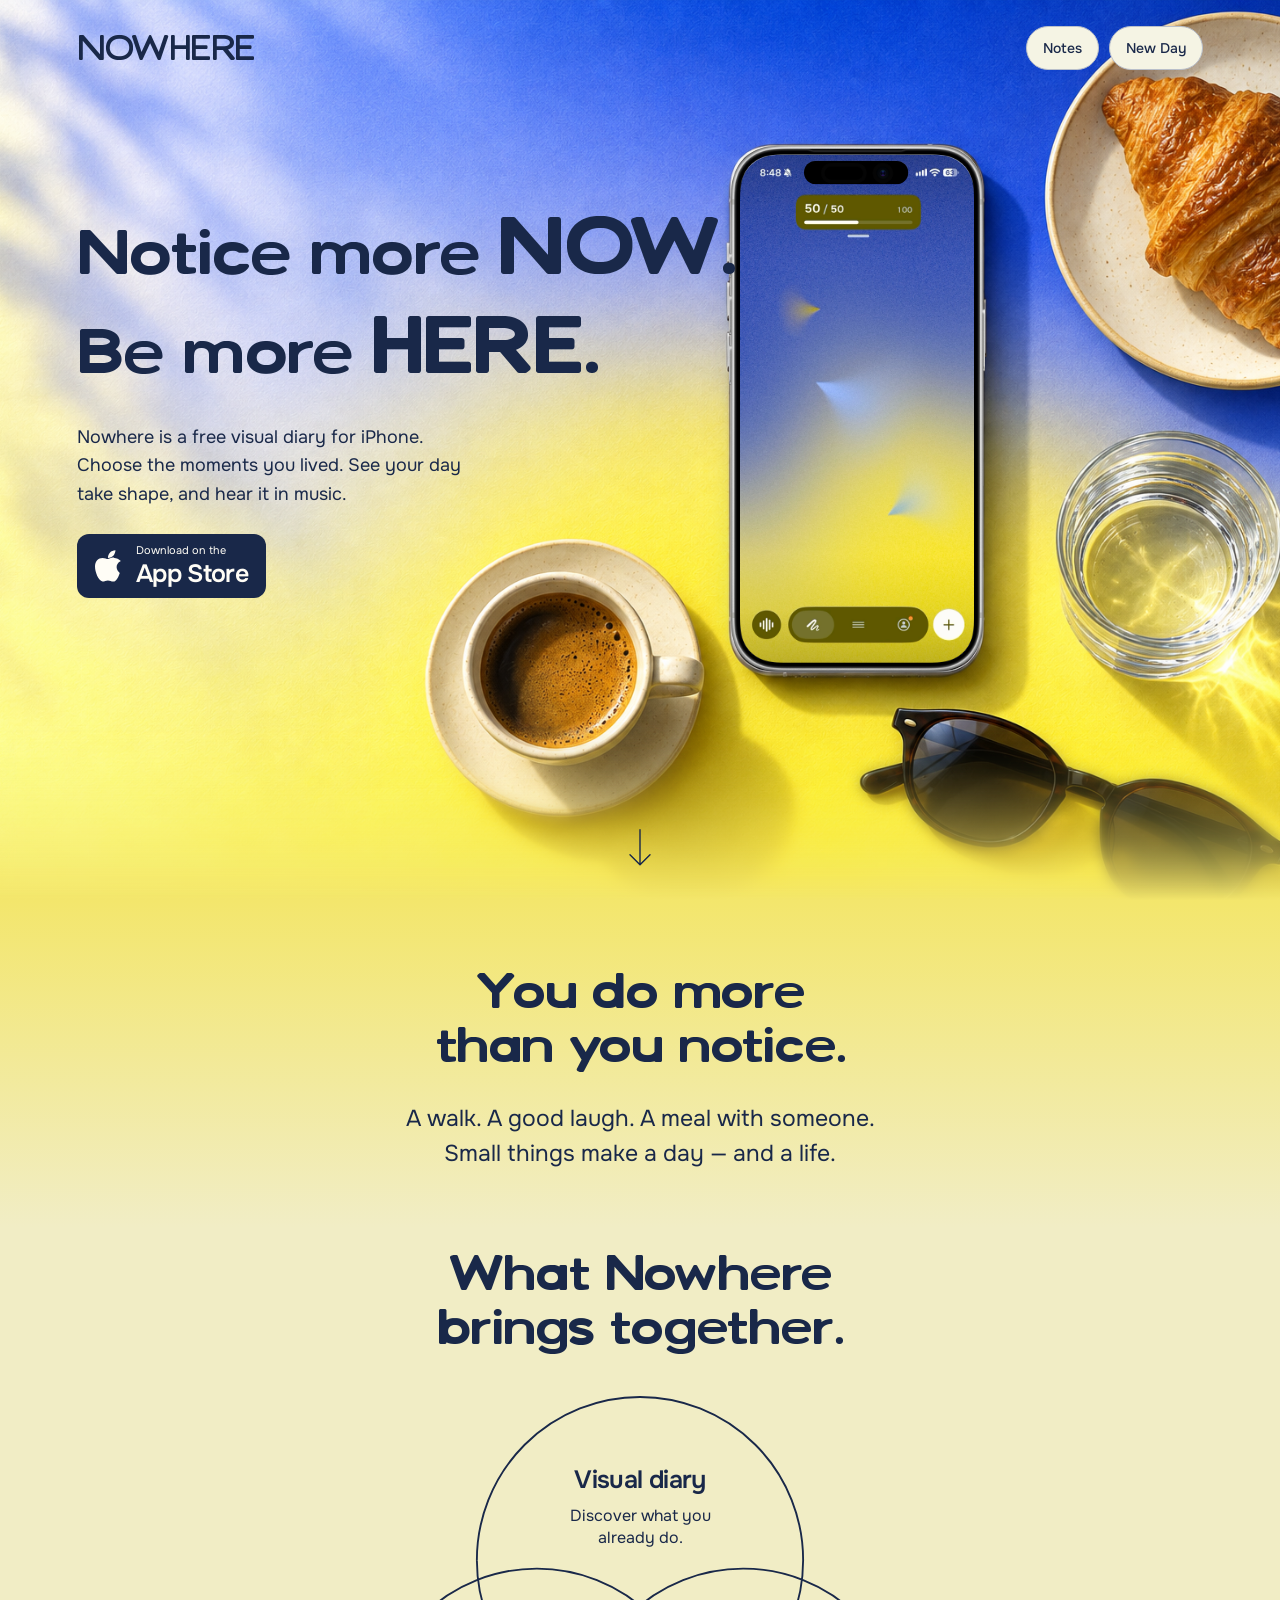
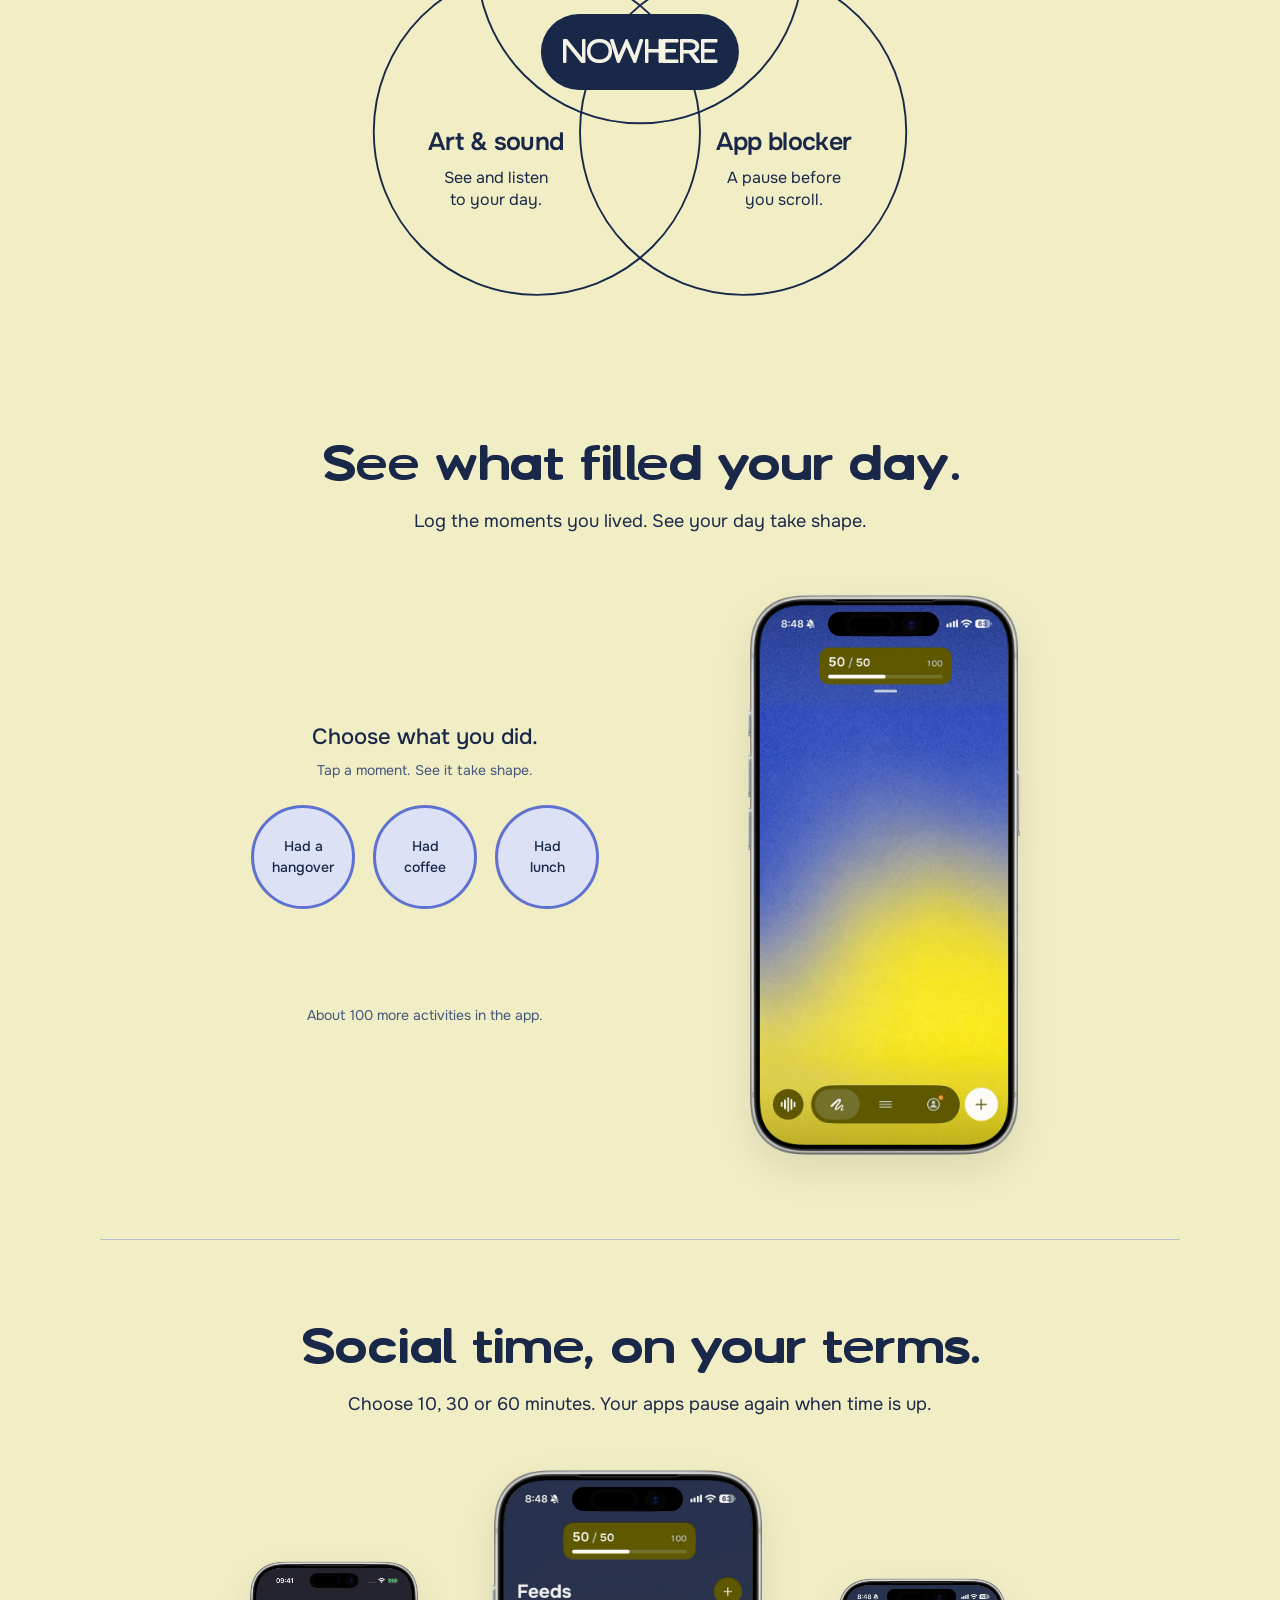
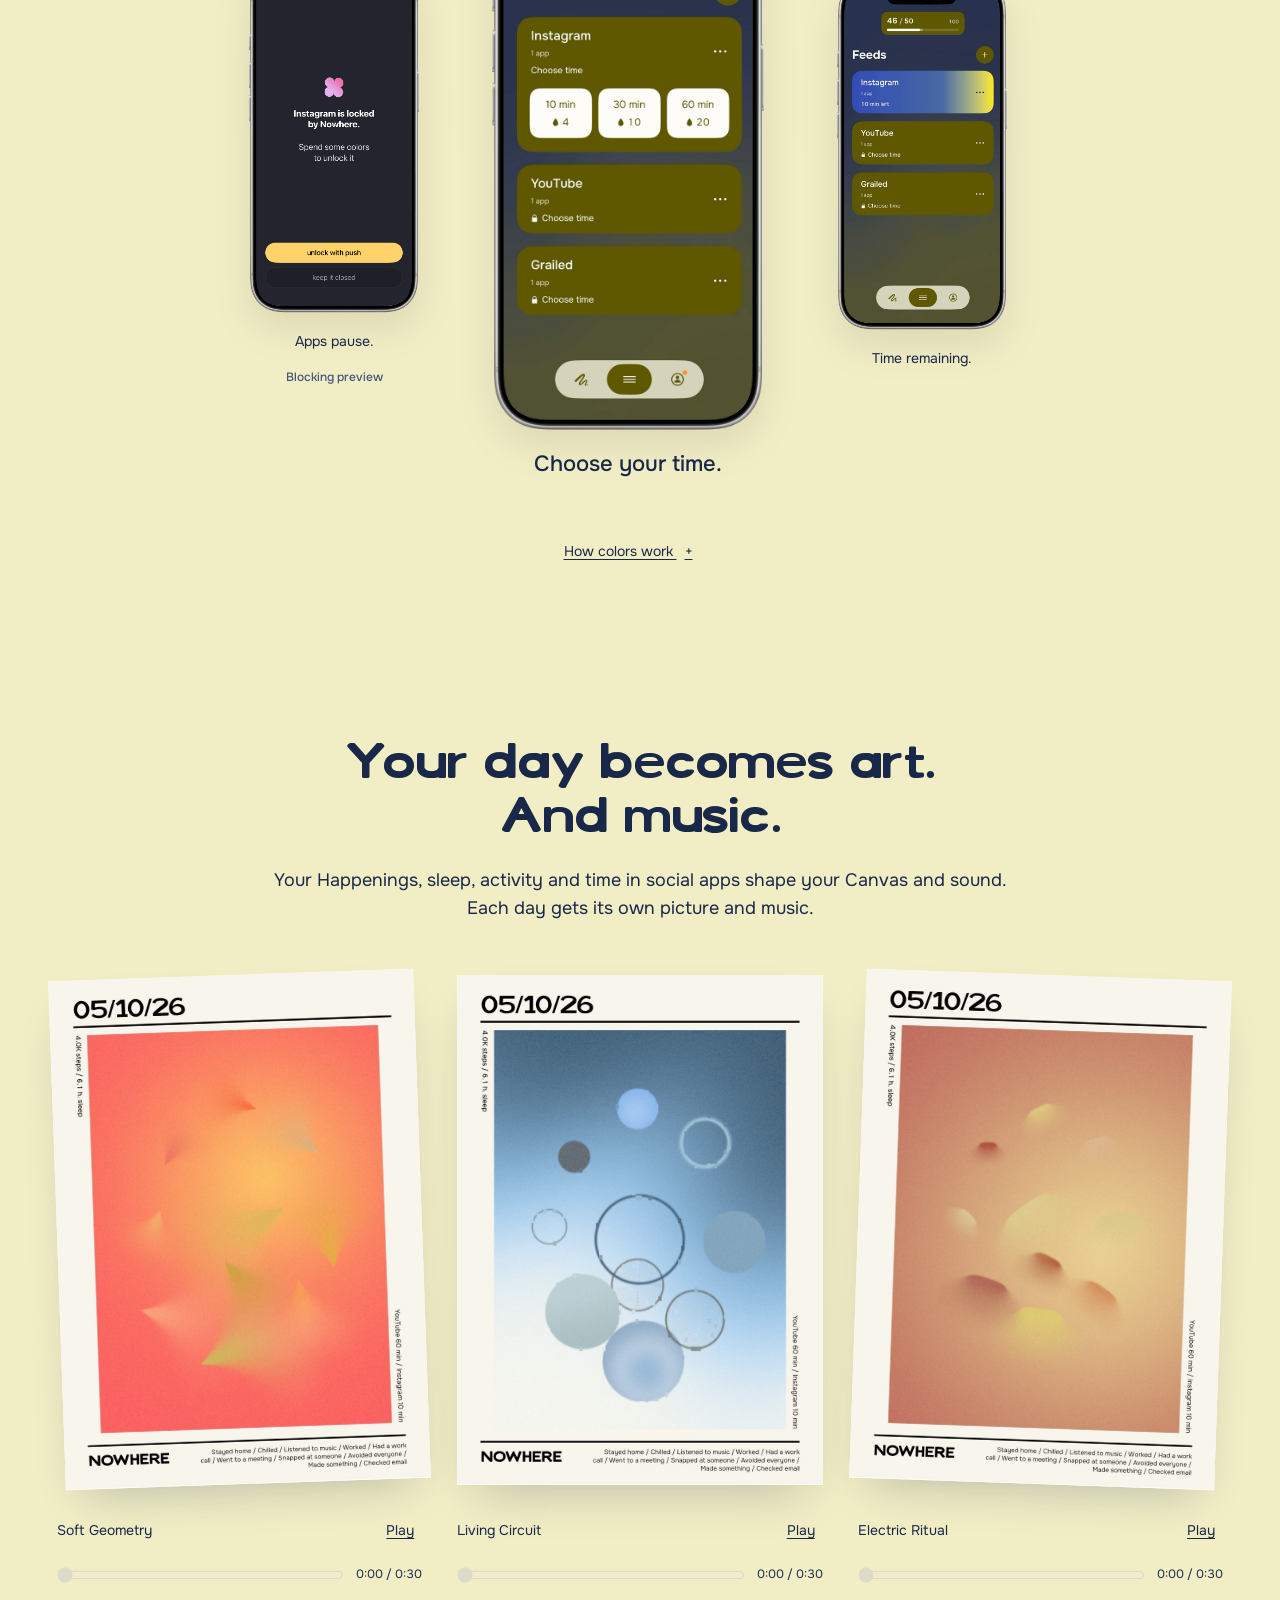
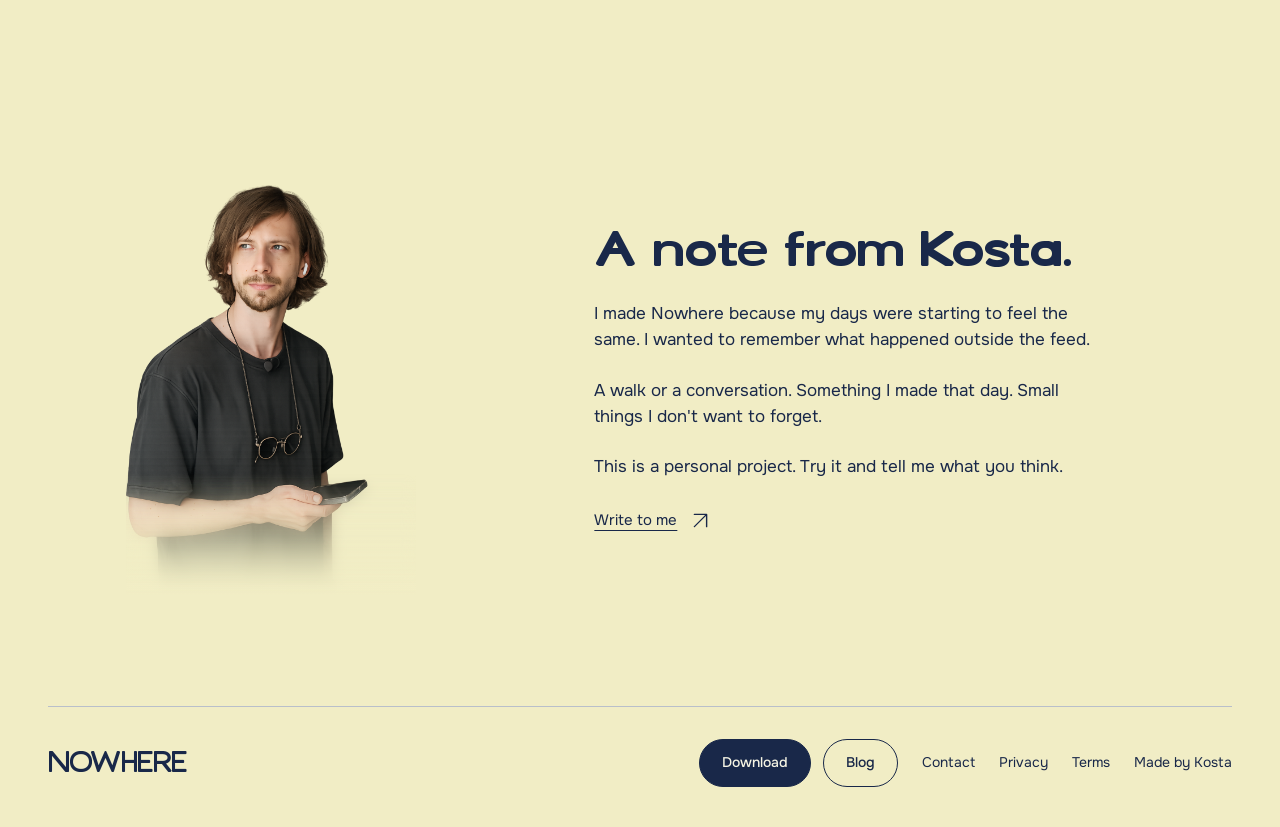
==== commit 1855be15: "Restore Nowhere Notes blog" ====
--- a/index.html
+++ b/index.html
@@ -27,7 +27,10 @@
 <a class="skip-link" href="#main">Skip to content</a>
 <header class="site-header wrap">
   <a class="wordmark" href="#top" aria-label="Nowhere home">NOWHERE</a>
-  <button class="new-day" id="new-day" type="button">New Day</button>
+  <div class="header-actions">
+    <a class="new-day header-blog" href="/blog/">Notes</a>
+    <button class="new-day" id="new-day" type="button">New Day</button>
+  </div>
   <span id="theme-status" class="sr-only" role="status"></span>
 </header>
 <main id="main">
@@ -210,6 +213,6 @@
 
   <section class="maker-section" id="maker" aria-labelledby="maker-title"><div class="maker-layout wrap"><div class="maker-photo"><img src="assets/kosta-portrait.png" width="1024" height="1536" loading="lazy" alt="Kosta, the maker of Nowhere"></div><div><h2 id="maker-title">A note from Kosta.</h2><p>I made Nowhere because my days were starting to feel the same. I wanted to remember what happened outside the feed.</p><p>A walk or a conversation. Something I made that day. Small things I don't want to forget.</p><p>This is a personal project. Try it and tell me what you think.</p><a class="text-link" href="mailto:kostill@gmail.com">Write to me <svg viewBox="0 0 24 24" aria-hidden="true"><path d="M5 19 19 5M5 5h14v14"/></svg></a></div></div></section>
 </main>
-<footer class="site-footer" id="footer"><div class="footer-layout wrap"><a class="wordmark" href="#top">NOWHERE</a><nav class="footer-actions" aria-label="Get Nowhere and read the blog"><a class="footer-download" href="https://apps.apple.com/app/nowhere-screen-time-control/id6753218397" aria-label="Download Nowhere on the App Store">Download</a><a class="footer-blog" href="https://www.pudan.me/blog">Blog</a></nav><nav class="footer-links" aria-label="Contact, legal and personal links"><a href="mailto:kostill@gmail.com">Contact</a><a href="https://nowhere.pudan.me/privacy.html">Privacy</a><a href="https://nowhere.pudan.me/terms.html">Terms</a><a href="https://www.pudan.me/" aria-label="Kosta's personal website">Made by Kosta</a></nav></div></footer>
+<footer class="site-footer" id="footer"><div class="footer-layout wrap"><a class="wordmark" href="#top">NOWHERE</a><nav class="footer-actions" aria-label="Get Nowhere and read the blog"><a class="footer-download" href="https://apps.apple.com/app/nowhere-screen-time-control/id6753218397" aria-label="Download Nowhere on the App Store">Download</a><a class="footer-blog" href="/blog/">Blog</a></nav><nav class="footer-links" aria-label="Contact, legal and personal links"><a href="mailto:kostill@gmail.com">Contact</a><a href="https://nowhere.pudan.me/privacy.html">Privacy</a><a href="https://nowhere.pudan.me/terms.html">Terms</a><a href="https://www.pudan.me/" aria-label="Kosta's personal website">Made by Kosta</a></nav></div></footer>
 </body>
 </html>
--- a/revision.css
+++ b/revision.css
@@ -259,7 +259,9 @@
 :root[data-theme=green]{--ink:#17372a;--ink-hover:#274b38;--muted:#44604c;--paper:#f5f3e9;--mint:#e5efda;--lime:#d2e8a9;--green:#a7c8a4;--line:#b6c5af;--hero-ground:#d9f1ad;--moment-hover:#c6dfa2;--focus:#477947;--phone-base:#6abe87;--scrollbar:#8aa685;--shadow:0 22px 46px -20px #25473245}
 :root[data-theme=chill]{--ink:#590719;--ink-hover:#762237;--muted:#75434b;--paper:#fbf3e7;--mint:#f4e8d8;--lime:#efd4c9;--green:#aaa166;--line:#ccafa7;--hero-ground:#b4ac76;--moment-hover:#e7c1b7;--focus:#984553;--phone-base:#989146;--scrollbar:#b3877e;--shadow:0 22px 46px -20px #59071935}
 ::-webkit-scrollbar-thumb{background:var(--scrollbar)}
+.header-actions{display:flex;align-items:center;gap:10px}
 .new-day{display:inline-flex;align-items:center;justify-content:center;min-height:44px;padding:0 16px;border:1px solid var(--line);border-radius:100px;background:var(--paper);color:var(--ink);font-size:14px;font-weight:500;line-height:1.3}
+.header-blog{text-decoration:none}
 .new-day:hover{background:var(--lime)}
 .new-day:focus-visible{outline:3px solid var(--focus);outline-offset:3px}
 .moment-ray{position:absolute;top:calc(var(--moment-size) * -.26);left:-95%;width:230%;max-width:none;height:calc(var(--moment-size) * 2.08);object-fit:fill;pointer-events:none;opacity:0;transform:scale(.65);transition:opacity .3s,transform .5s var(--ease)}
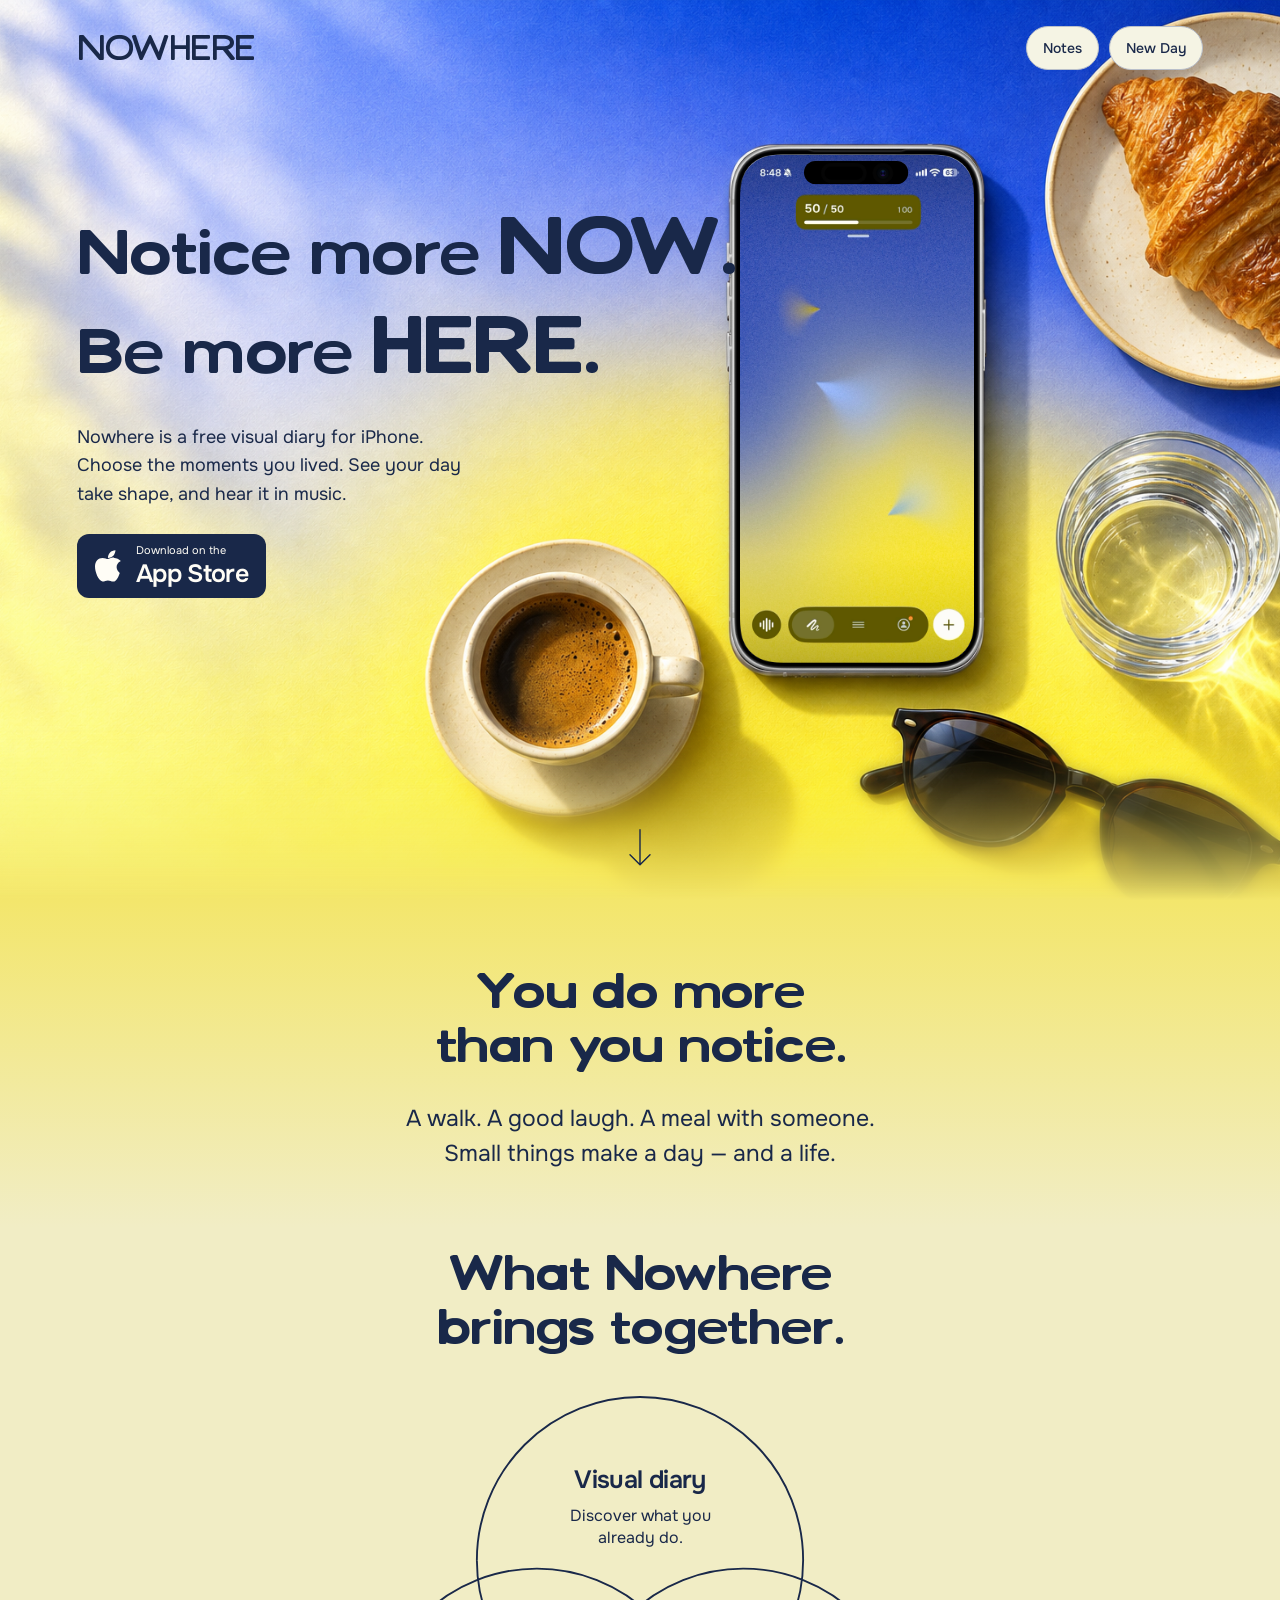
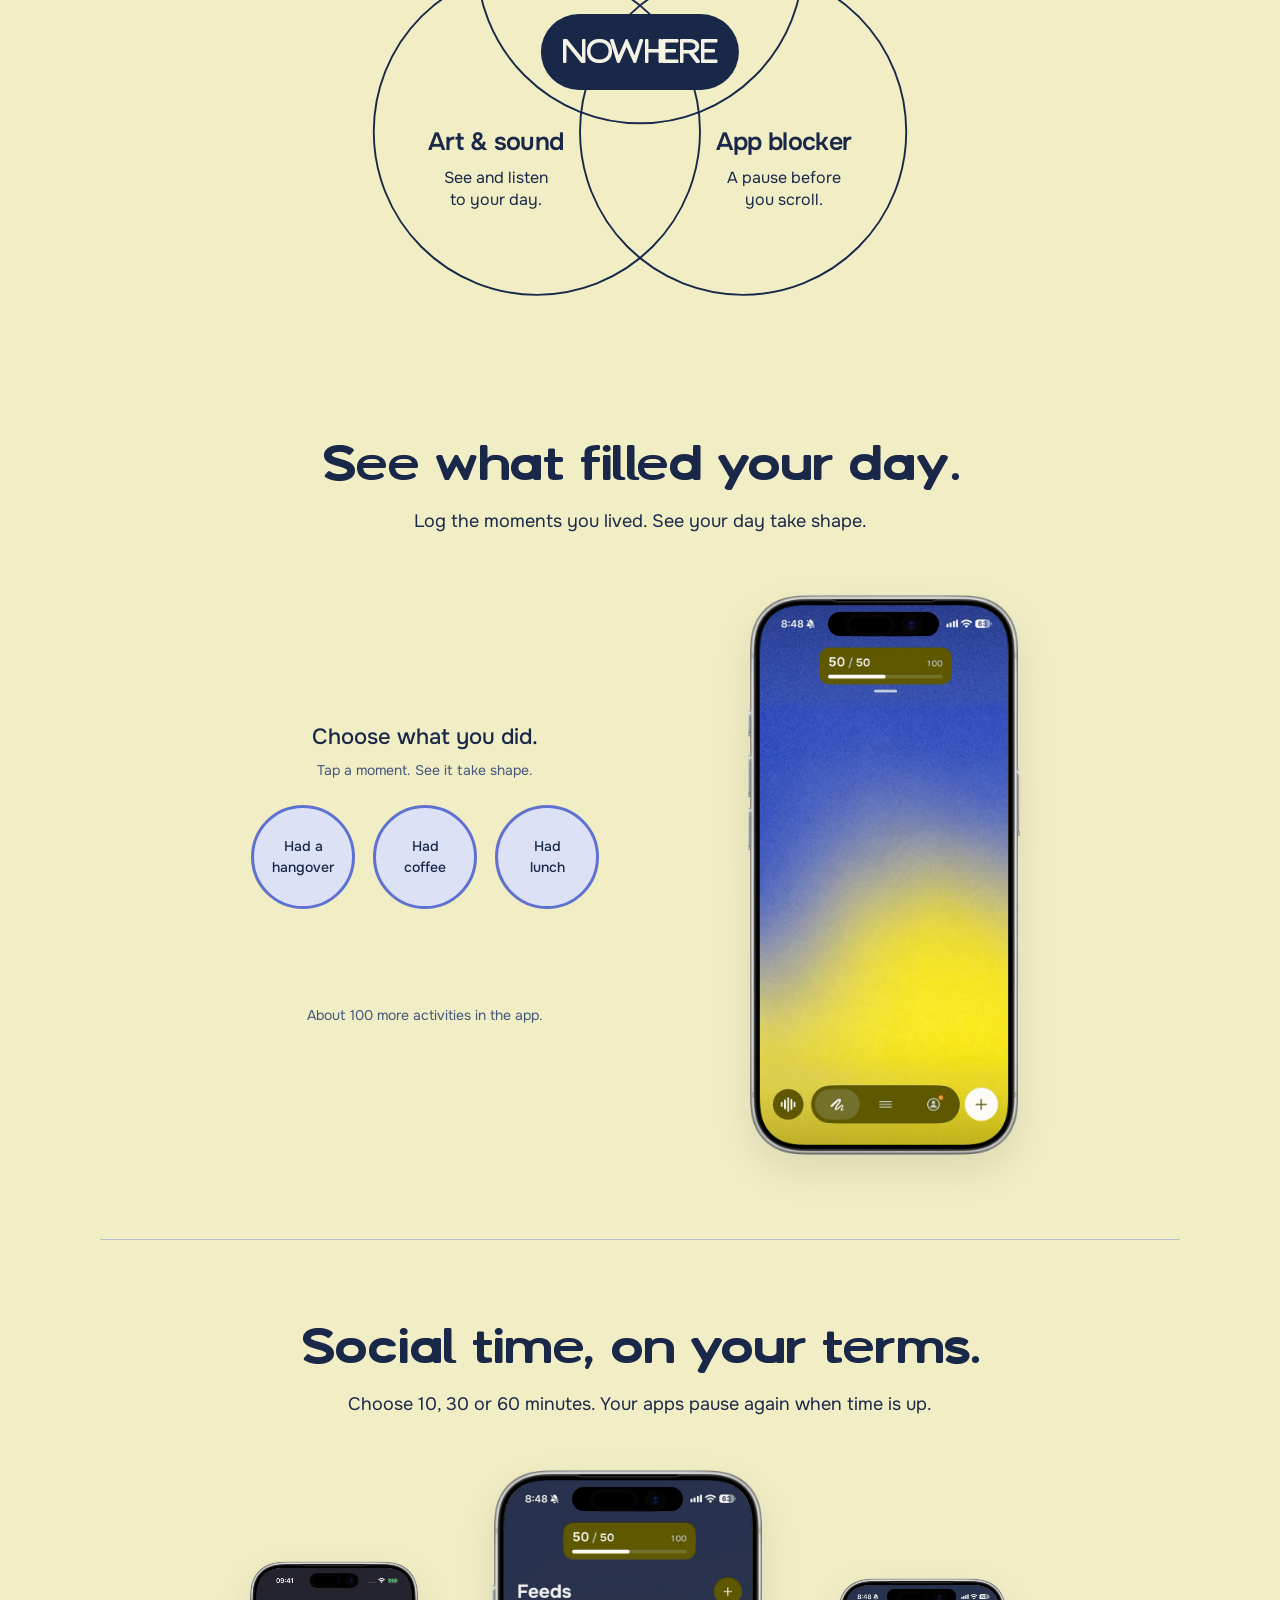
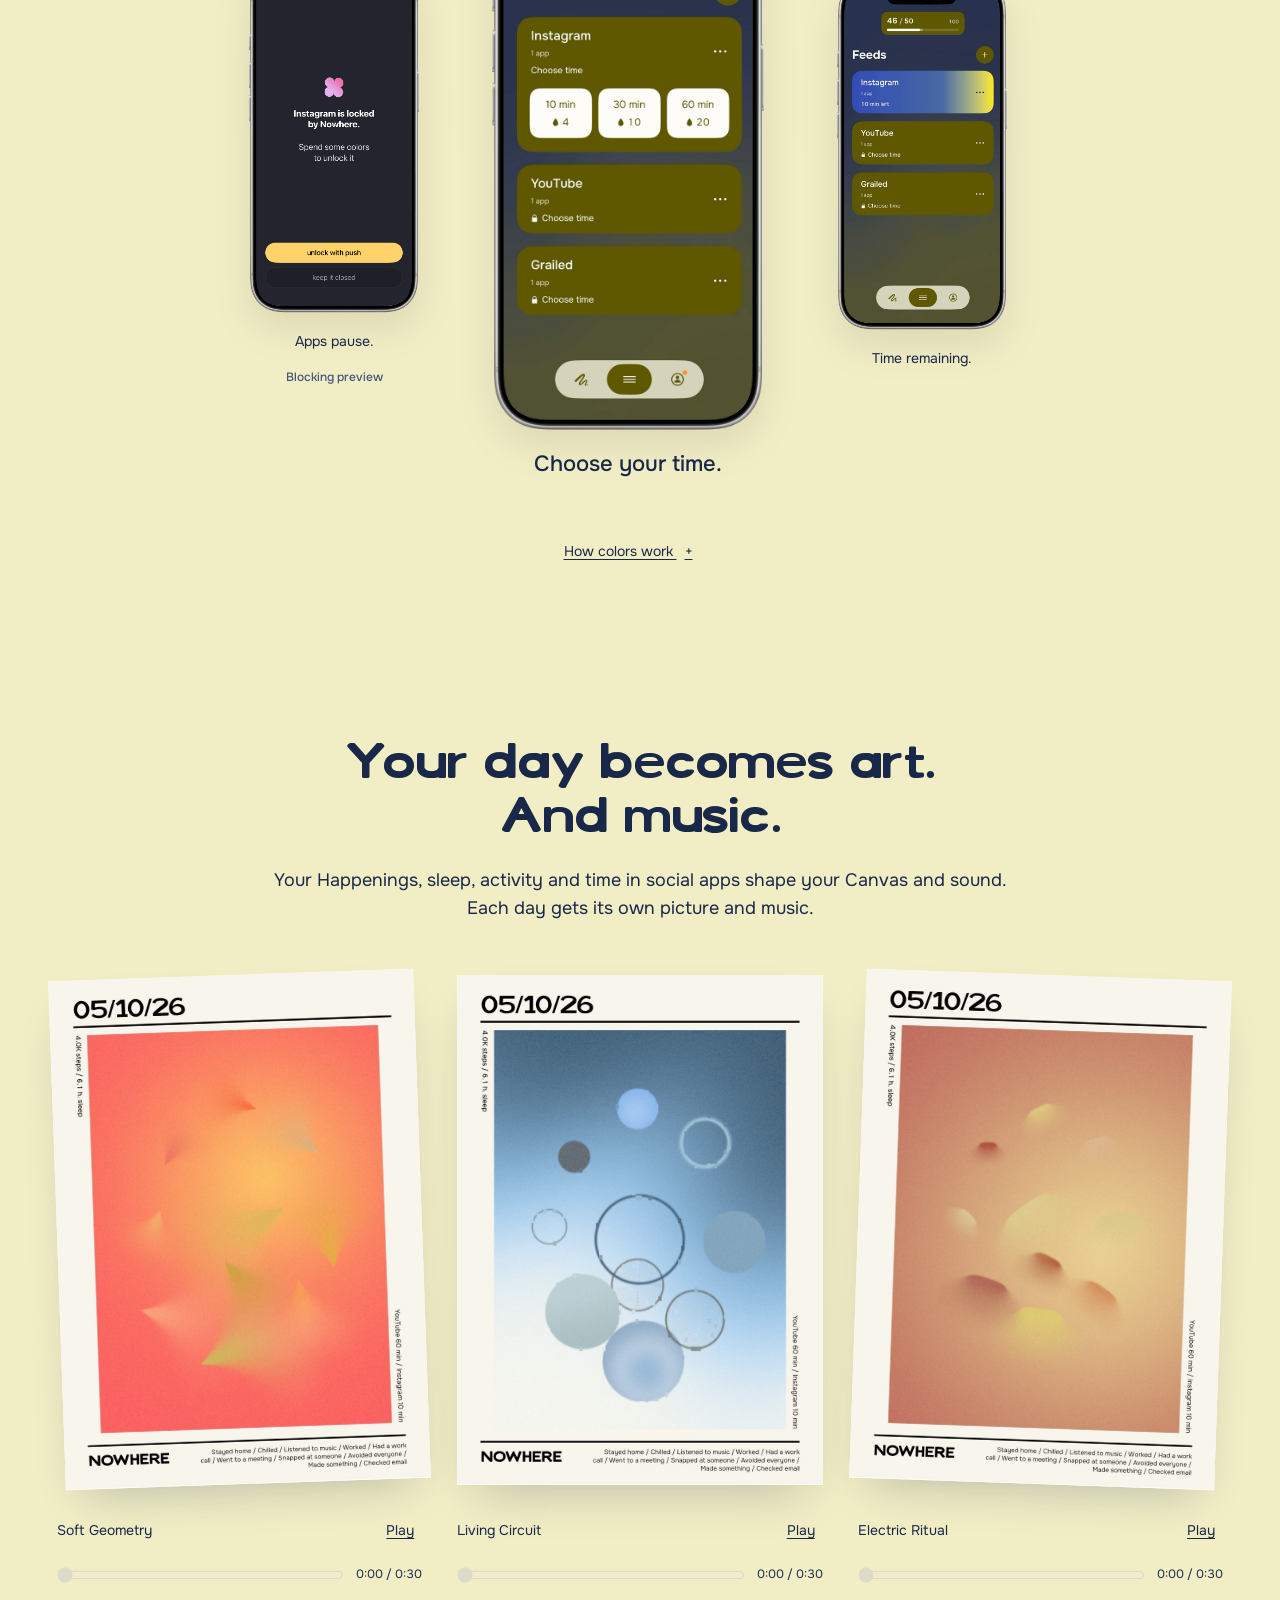
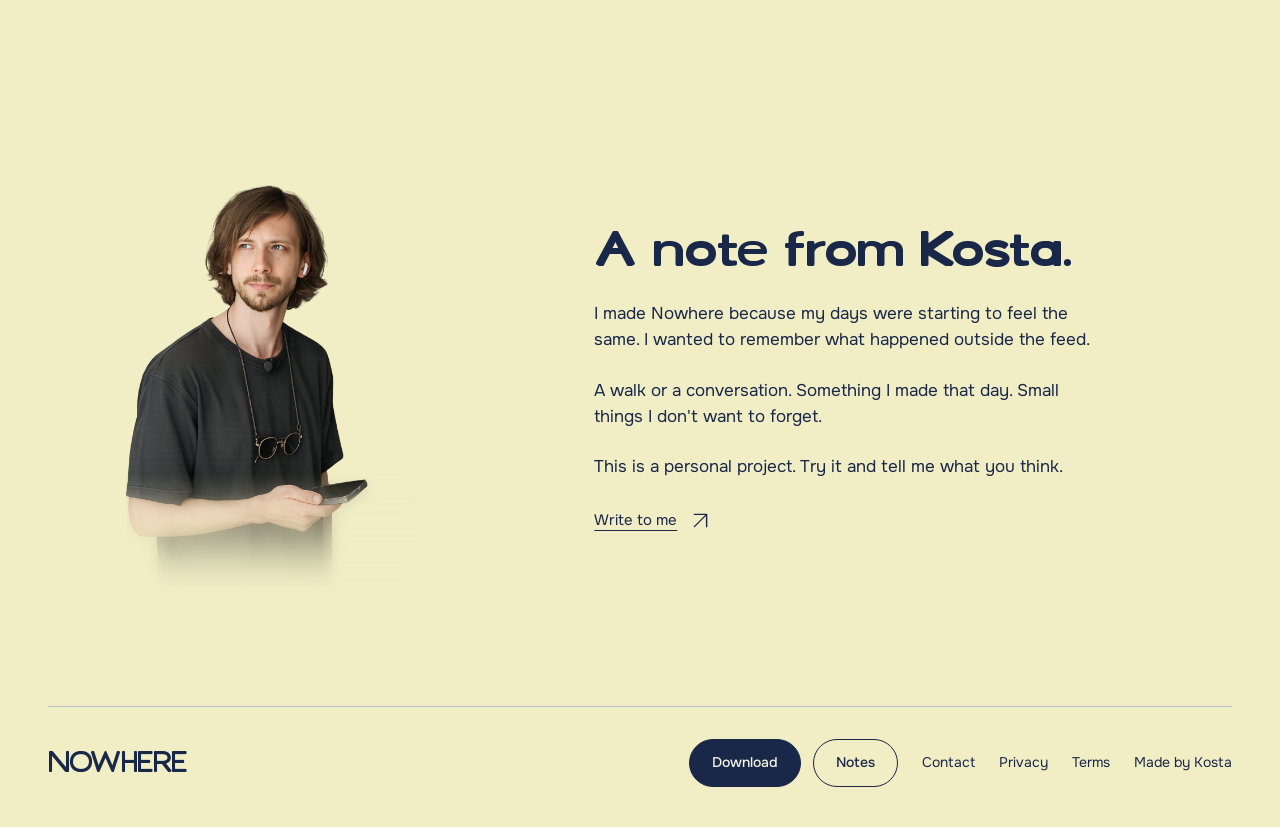
==== commit 9b04e172: "Align Notes with Nowhere and optimize static delivery" ====
--- a/index.html
+++ b/index.html
@@ -213,6 +213,6 @@
 
   <section class="maker-section" id="maker" aria-labelledby="maker-title"><div class="maker-layout wrap"><div class="maker-photo"><img src="assets/kosta-portrait.png" width="1024" height="1536" loading="lazy" alt="Kosta, the maker of Nowhere"></div><div><h2 id="maker-title">A note from Kosta.</h2><p>I made Nowhere because my days were starting to feel the same. I wanted to remember what happened outside the feed.</p><p>A walk or a conversation. Something I made that day. Small things I don't want to forget.</p><p>This is a personal project. Try it and tell me what you think.</p><a class="text-link" href="mailto:kostill@gmail.com">Write to me <svg viewBox="0 0 24 24" aria-hidden="true"><path d="M5 19 19 5M5 5h14v14"/></svg></a></div></div></section>
 </main>
-<footer class="site-footer" id="footer"><div class="footer-layout wrap"><a class="wordmark" href="#top">NOWHERE</a><nav class="footer-actions" aria-label="Get Nowhere and read the blog"><a class="footer-download" href="https://apps.apple.com/app/nowhere-screen-time-control/id6753218397" aria-label="Download Nowhere on the App Store">Download</a><a class="footer-blog" href="/blog/">Blog</a></nav><nav class="footer-links" aria-label="Contact, legal and personal links"><a href="mailto:kostill@gmail.com">Contact</a><a href="https://nowhere.pudan.me/privacy.html">Privacy</a><a href="https://nowhere.pudan.me/terms.html">Terms</a><a href="https://www.pudan.me/" aria-label="Kosta's personal website">Made by Kosta</a></nav></div></footer>
+<footer class="site-footer" id="footer"><div class="footer-layout wrap"><a class="wordmark" href="#top">NOWHERE</a><nav class="footer-actions" aria-label="Get Nowhere and read the blog"><a class="footer-download" href="https://apps.apple.com/app/nowhere-screen-time-control/id6753218397" aria-label="Download Nowhere on the App Store">Download</a><a class="footer-blog" href="/blog/">Notes</a></nav><nav class="footer-links" aria-label="Contact, legal and personal links"><a href="mailto:kostill@gmail.com">Contact</a><a href="https://nowhere.pudan.me/privacy.html">Privacy</a><a href="https://nowhere.pudan.me/terms.html">Terms</a><a href="https://www.pudan.me/" aria-label="Kosta's personal website">Made by Kosta</a></nav></div></footer>
 </body>
 </html>
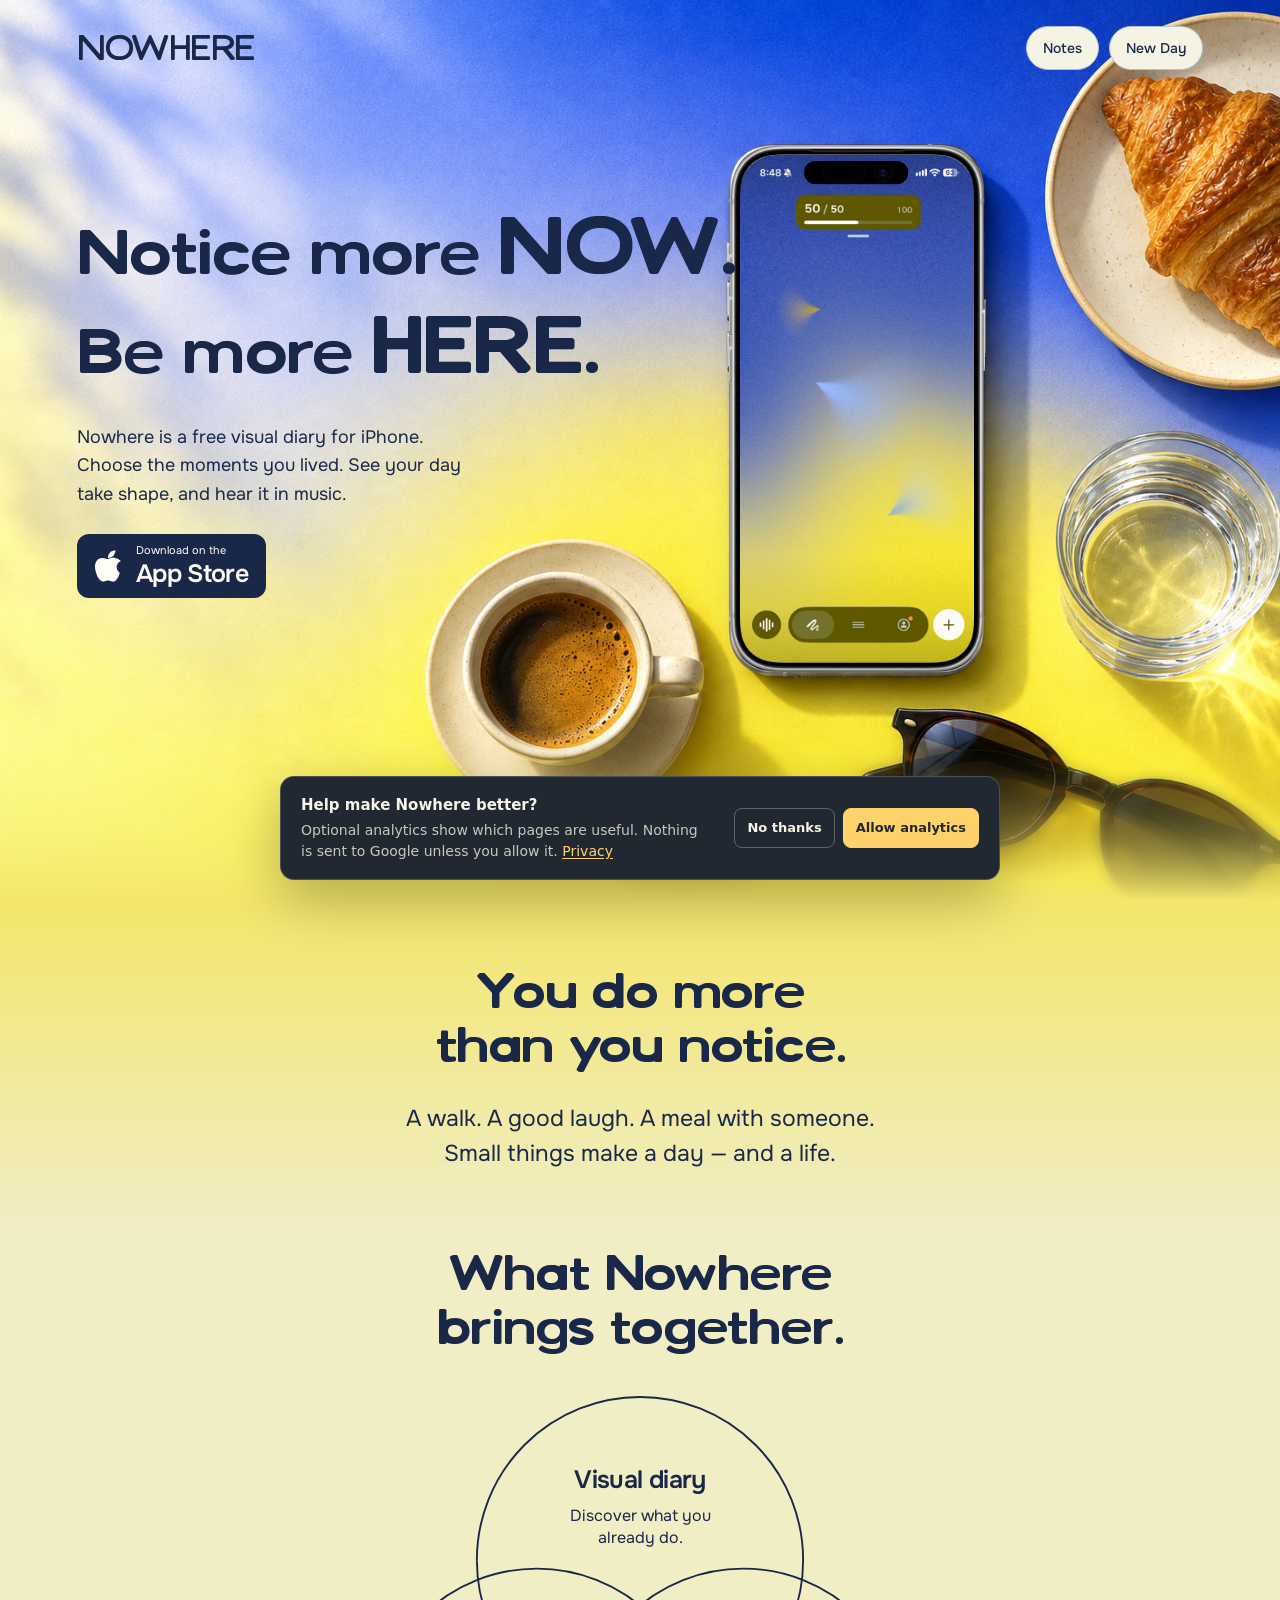
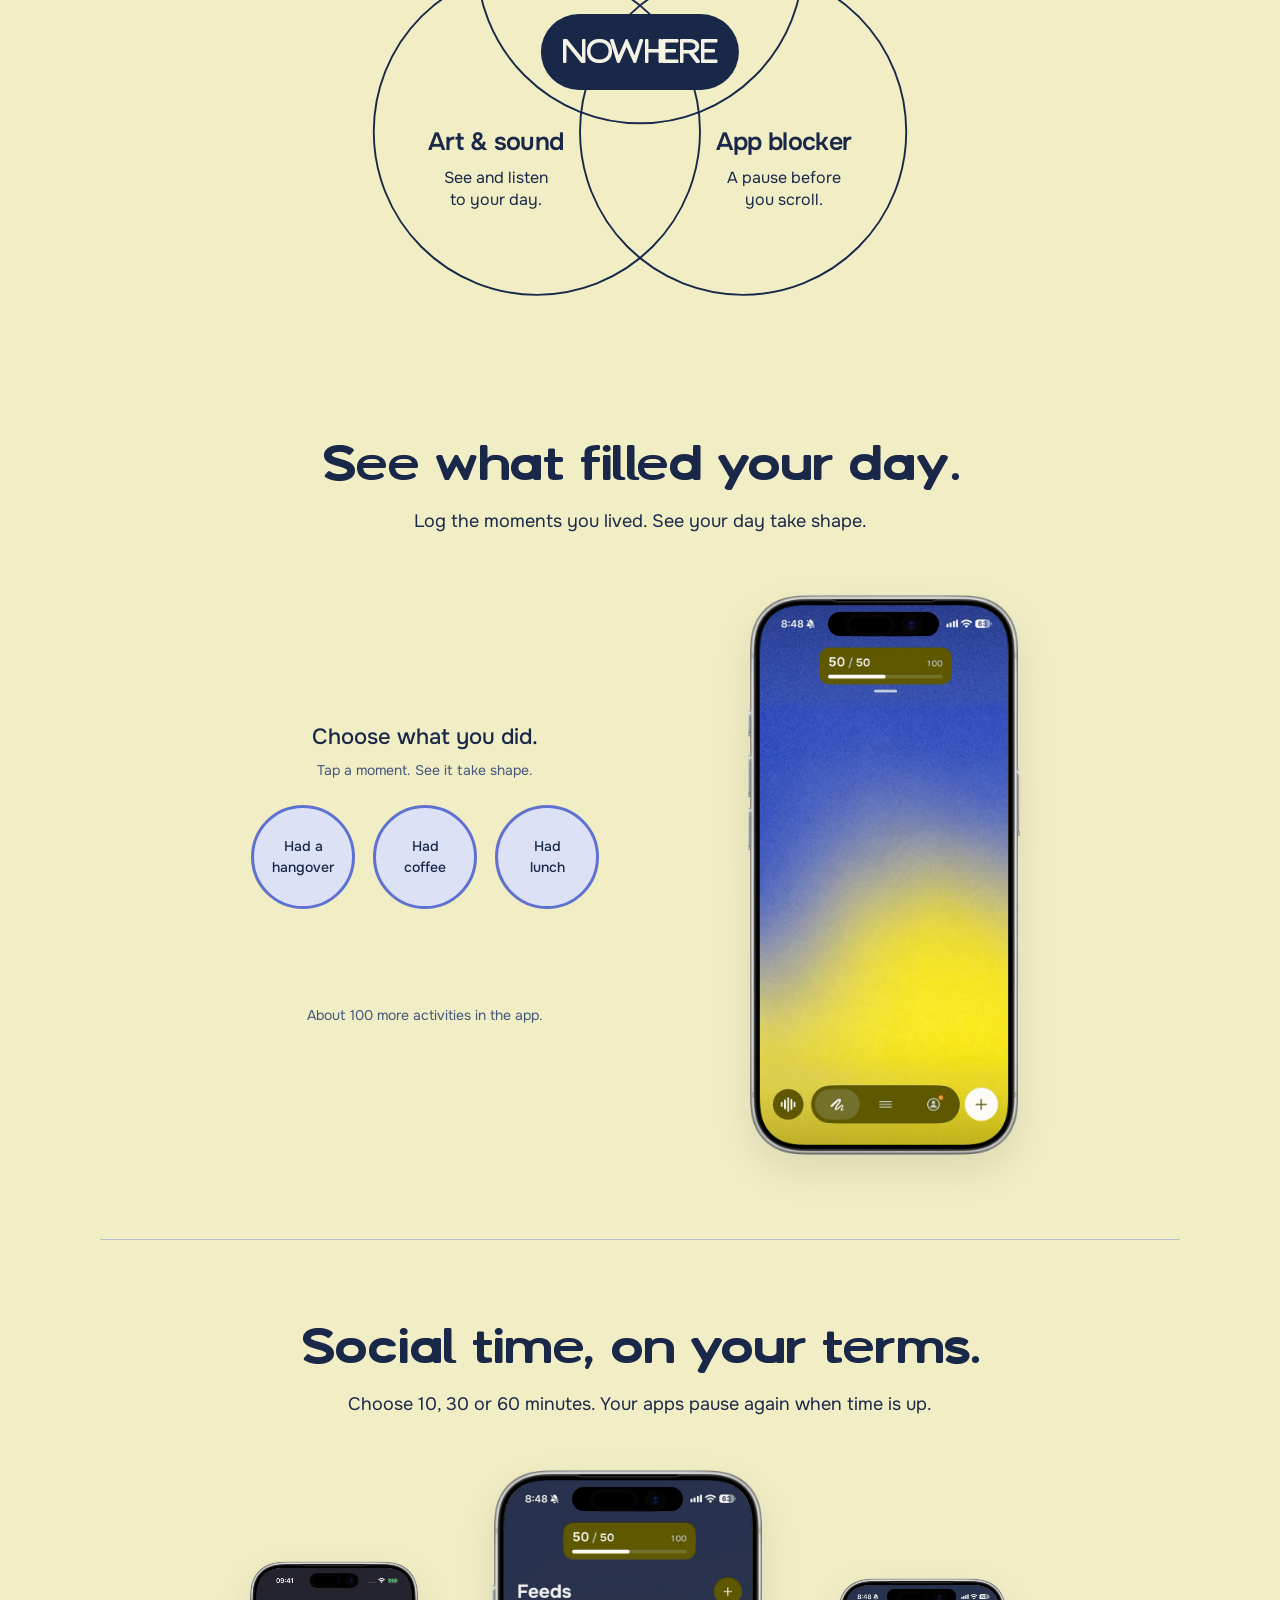
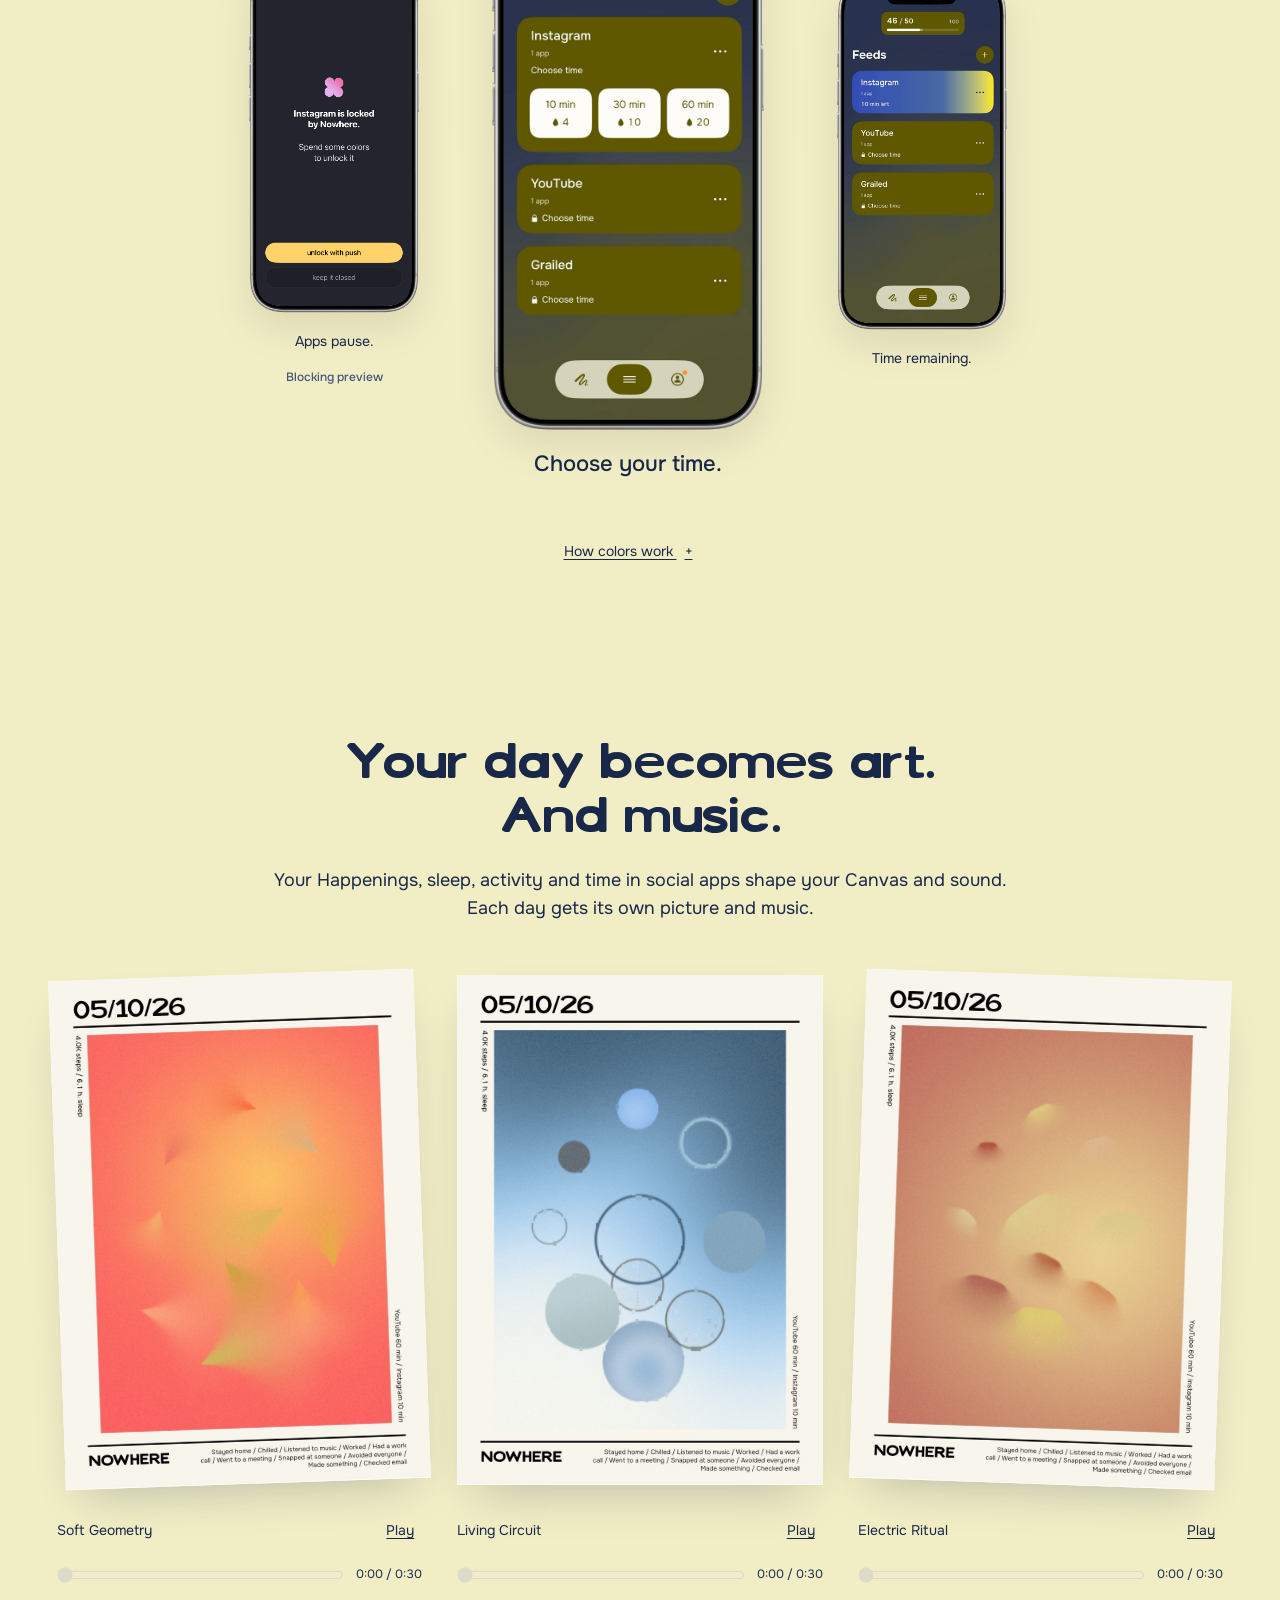
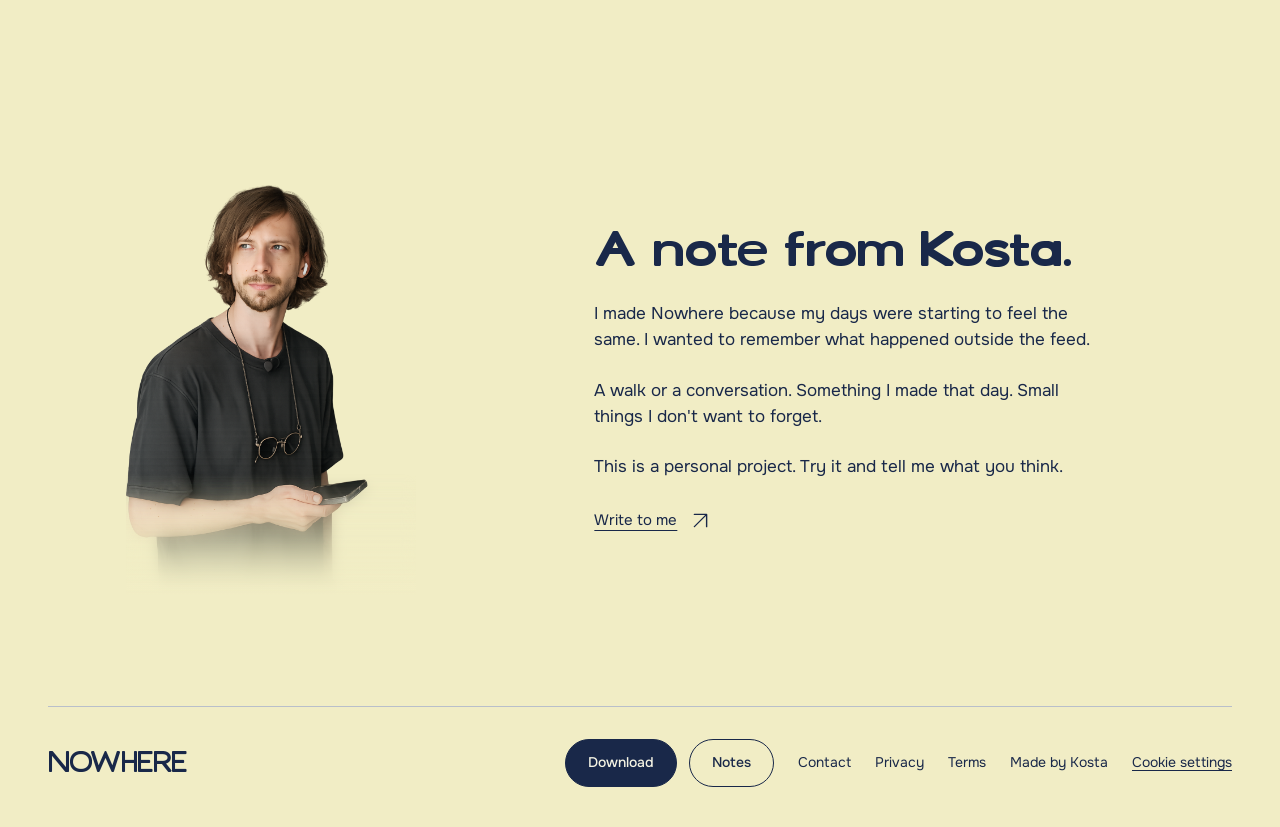
==== commit 673ff9df: "Add consent-based GA4 analytics to all site pages" ====
--- a/index.html
+++ b/index.html
@@ -21,6 +21,8 @@
   <script src="colors-help.js?v=day8" defer></script>
   <script src="diary-preview.js?v=day31" defer></script>
   <script src="supplied-music.js?v=day27" defer></script>
+  <link rel="stylesheet" href="/analytics.css">
+  <script src="/analytics.js" defer></script>
 </head>
 <body>
 <div class="site-intro" id="site-intro" aria-hidden="true"><span>NOWHERE</span></div>
--- a/analytics.css
+++ b/analytics.css
@@ -0,0 +1,51 @@
+ .analytics-banner {
+  position: fixed;
+  z-index: 10000;
+  inset: auto 20px 20px;
+  width: min(720px, calc(100% - 40px));
+  margin-inline: auto;
+  padding: 18px 20px;
+  display: flex;
+  align-items: center;
+  justify-content: space-between;
+  gap: 22px;
+  color: #f7f4e8;
+  background: #222831;
+  border: 1px solid rgba(255,255,255,.18);
+  border-radius: 14px;
+  box-shadow: 0 18px 55px rgba(0,0,0,.28);
+  font: 14px/1.45 system-ui, sans-serif;
+}
+.analytics-banner__copy { min-width: 0; }
+.analytics-banner__copy strong { display: block; margin-bottom: 4px; font-size: 15px; }
+.analytics-banner__copy p { margin: 0; color: rgba(247,244,232,.78); }
+.analytics-banner__copy a { color: #ffd369; text-decoration: underline; text-underline-offset: 2px; }
+.analytics-banner__actions { display: flex; align-items: center; gap: 8px; flex: 0 0 auto; }
+.analytics-button {
+  min-height: 40px;
+  padding: 8px 12px;
+  border: 1px solid rgba(255,255,255,.28);
+  border-radius: 8px;
+  color: inherit;
+  background: transparent;
+  font: 600 13px/1.2 system-ui, sans-serif;
+  cursor: pointer;
+}
+.analytics-button--primary { color: #222831; background: #ffd369; border-color: #ffd369; }
+.analytics-button:hover { filter: brightness(1.08); }
+.analytics-button:focus-visible, .analytics-settings-link:focus-visible { outline: 3px solid #5fc8e8; outline-offset: 3px; }
+.analytics-settings-link {
+  padding: 0;
+  border: 0;
+  color: inherit;
+  background: none;
+  font: inherit;
+  text-decoration: underline;
+  text-underline-offset: 3px;
+  cursor: pointer;
+}
+@media (max-width: 600px) {
+  .analytics-banner { inset: auto 12px 12px; width: calc(100% - 24px); padding: 16px; display: block; }
+  .analytics-banner__actions { margin-top: 14px; }
+  .analytics-button { flex: 1; }
+}
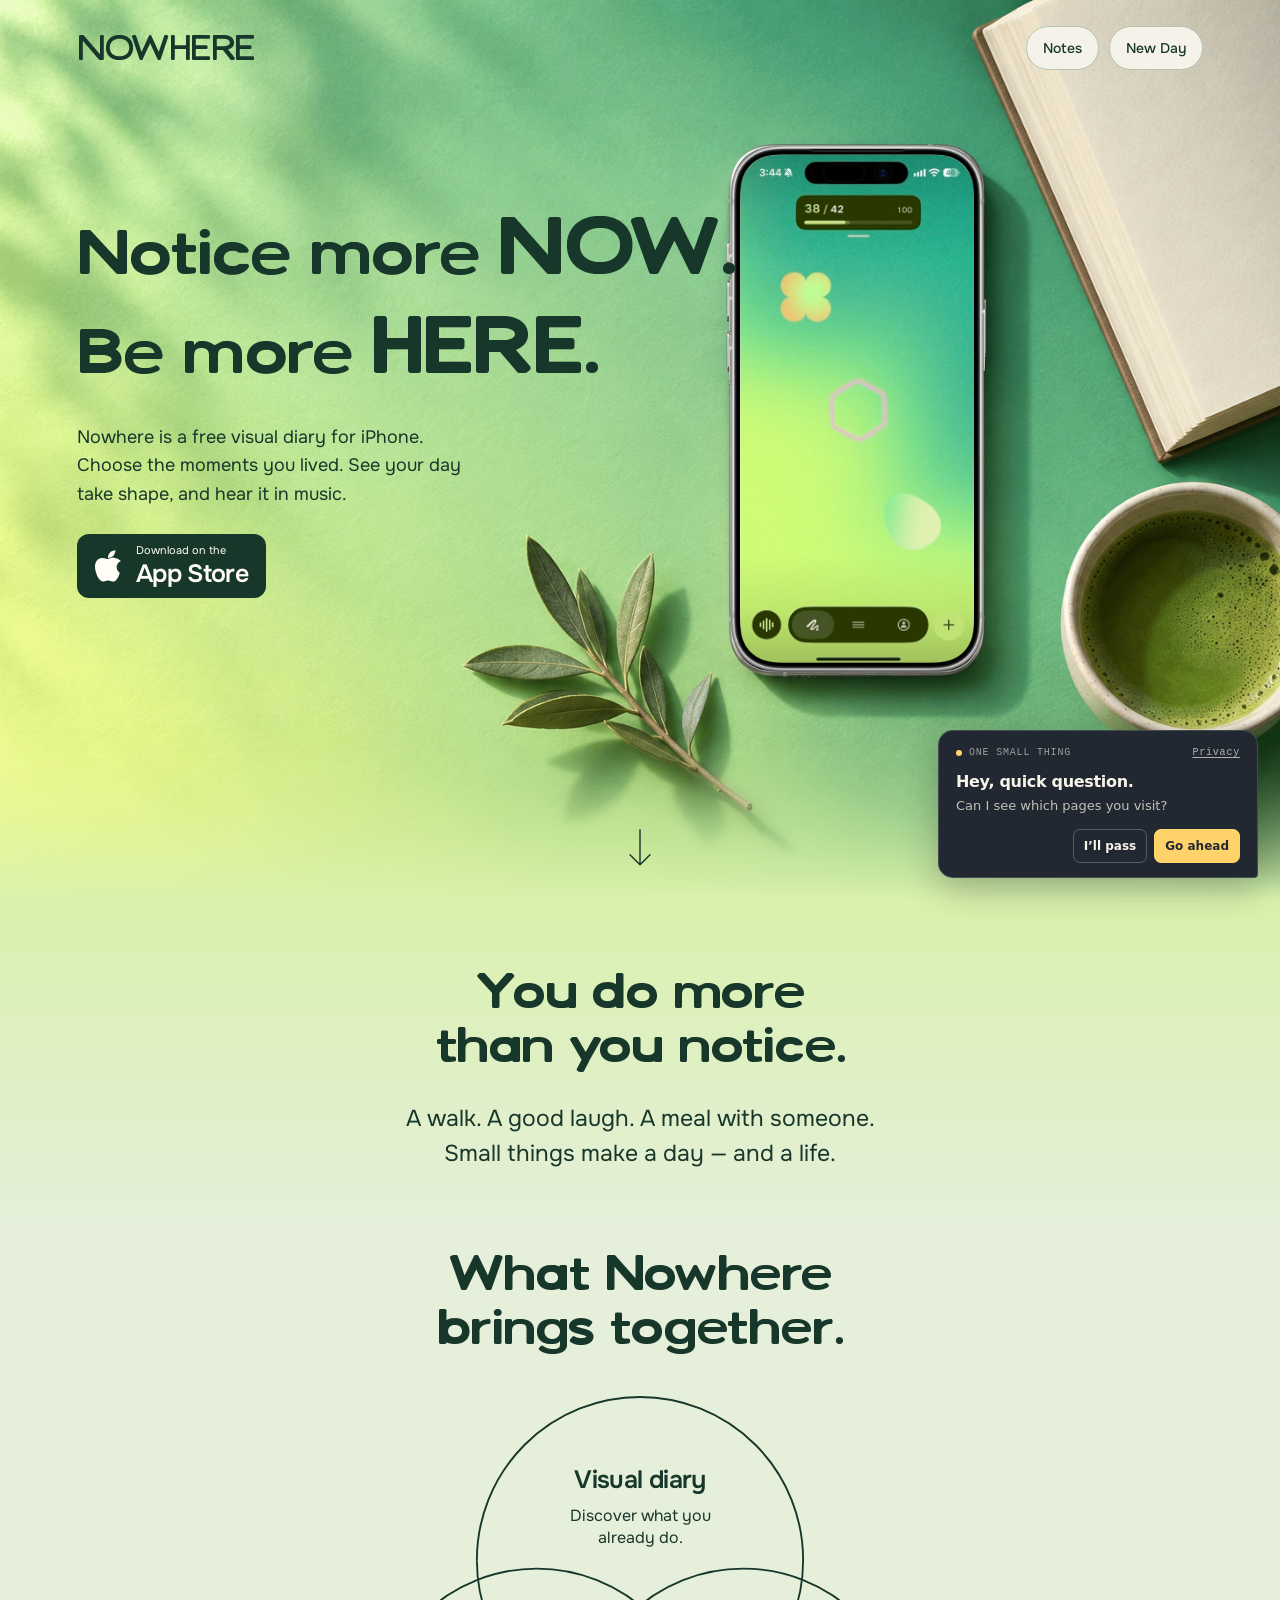
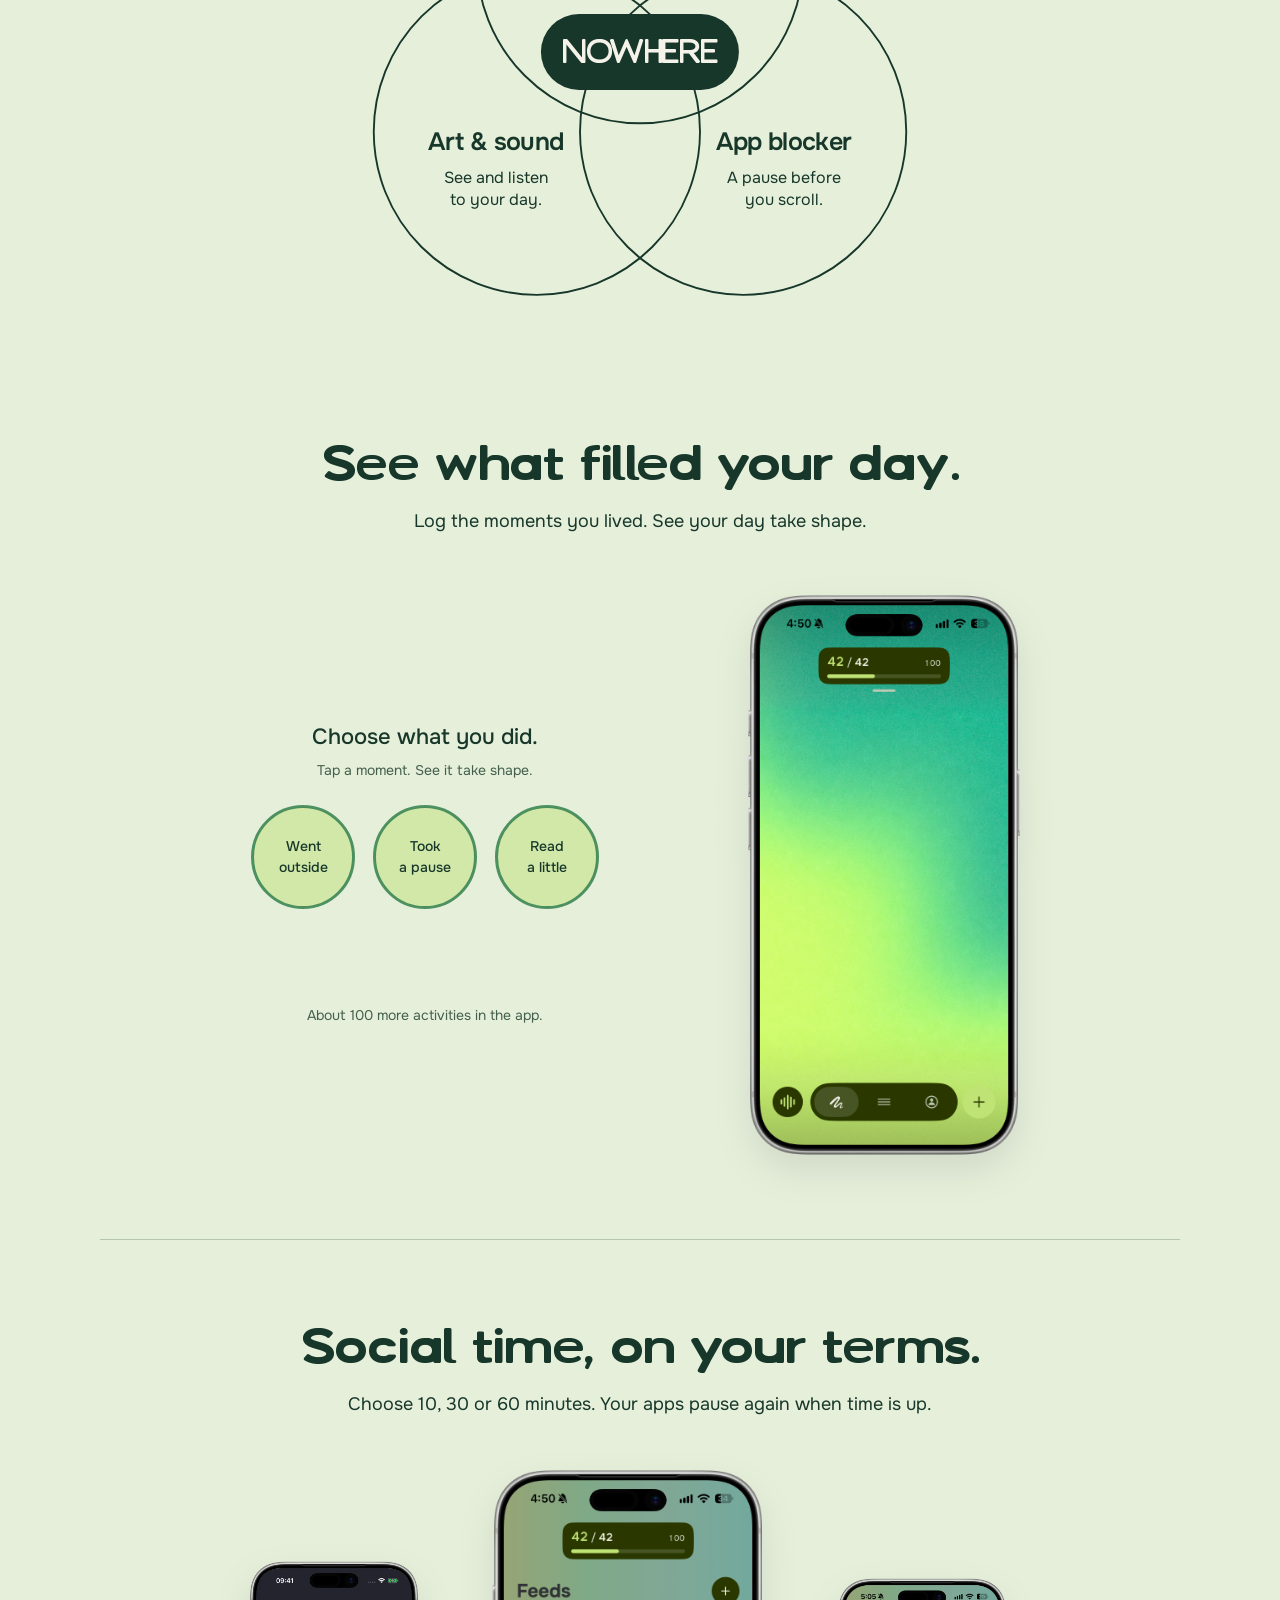
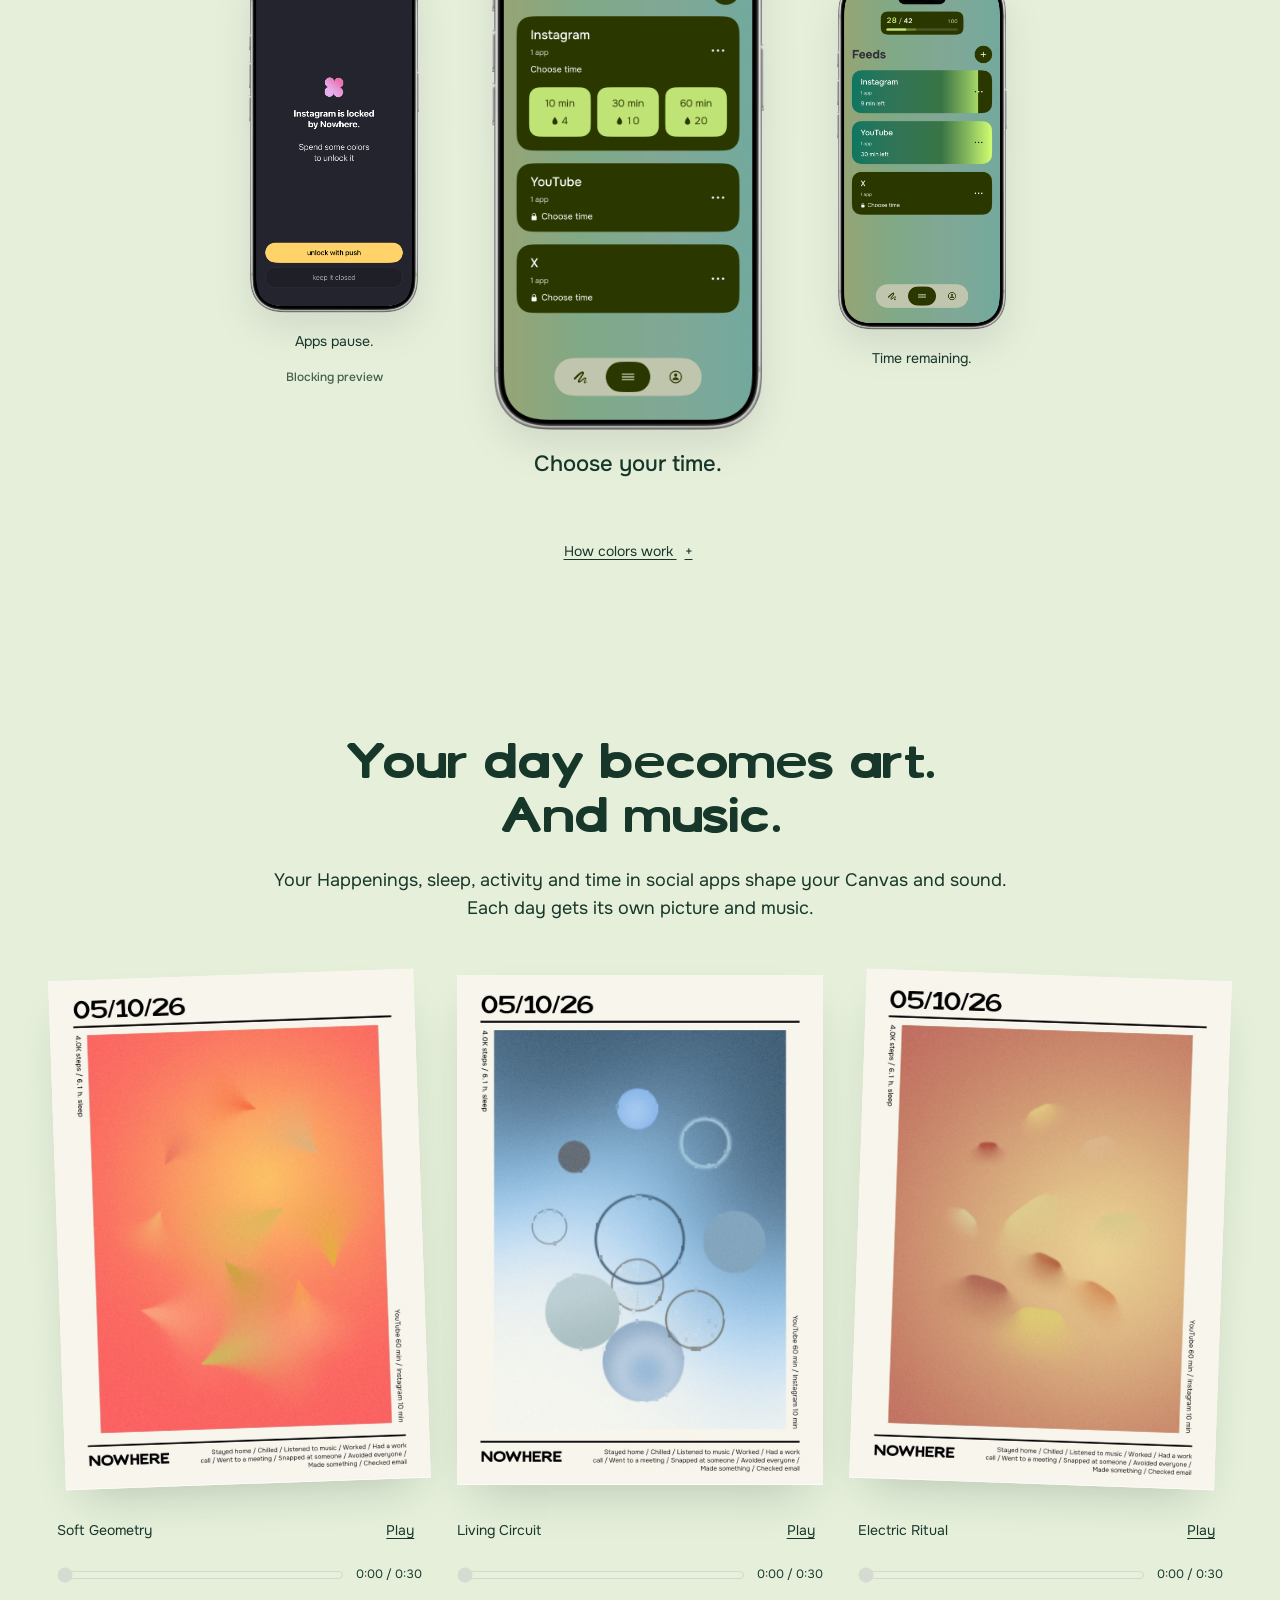
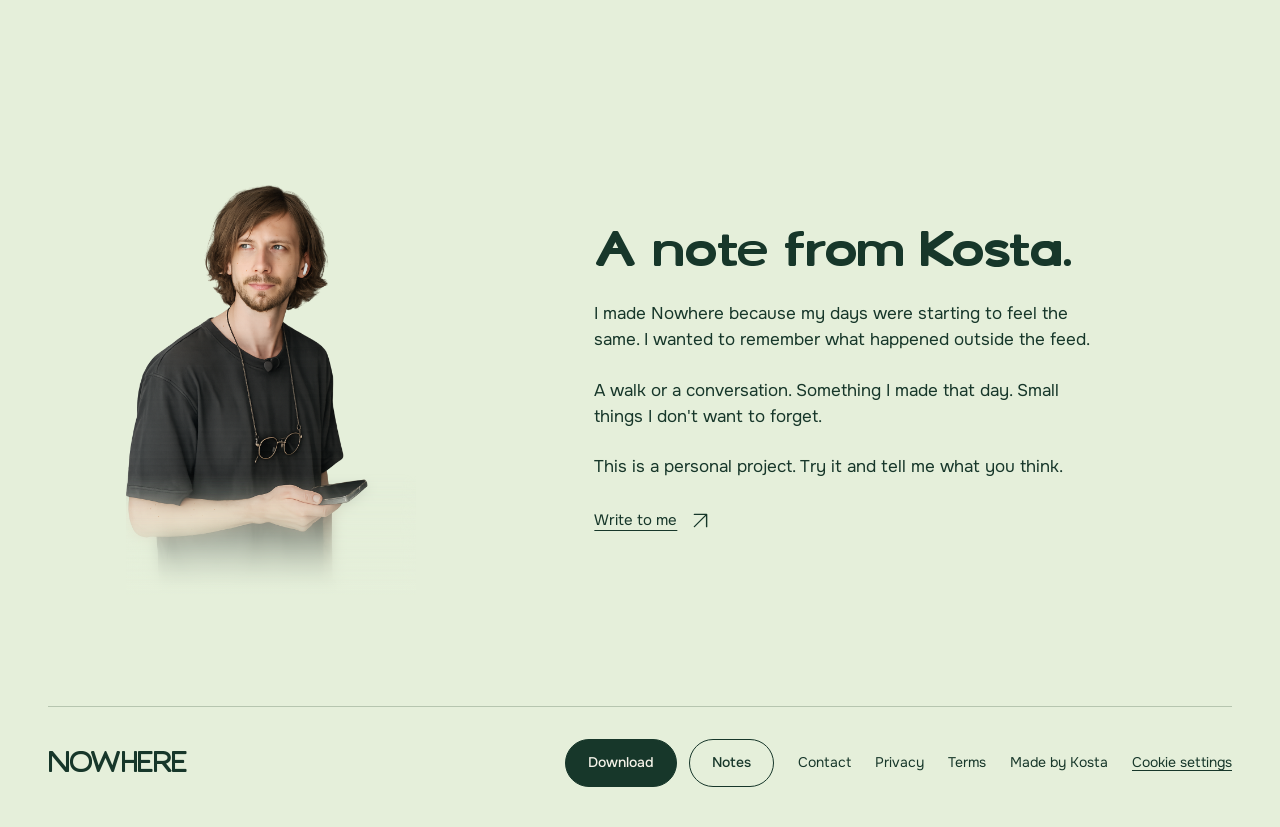
==== commit 9bd29641: "Update analytics prompt and verify Search Console" ====
--- a/index.html
+++ b/index.html
@@ -5,6 +5,7 @@
   <meta name="viewport" content="width=device-width, initial-scale=1">
   <meta name="theme-color" content="#f1edc5">
   <meta name="description" content="A canvas of your day. Choose the little things you lived, see them take shape, and discover the patterns already in your life.">
+  <meta name="google-site-verification" content="zrt524tIe_WqNTHSf52za0iAqjybwlXYNDJ03sdGlcY">
   <meta property="og:title" content="Nowhere — A canvas of your day">
   <meta property="og:description" content="Notice the little things. Give your day a picture.">
   <link rel="canonical" href="https://nowhere.pudan.me/">
--- a/analytics.css
+++ b/analytics.css
@@ -1,39 +1,64 @@
- .analytics-banner {
+.analytics-banner {
   position: fixed;
   z-index: 10000;
-  inset: auto 20px 20px;
-  width: min(720px, calc(100% - 40px));
-  margin-inline: auto;
-  padding: 18px 20px;
+  right: 22px;
+  bottom: 22px;
+  width: min(320px, calc(100vw - 32px));
+  padding: 16px 17px 14px;
+  color: #f7f4e8;
+  background: #222831;
+  border: 1px solid rgba(255,255,255,.16);
+  border-radius: 15px 15px 4px 15px;
+  box-shadow: 0 12px 36px rgba(0,0,0,.24);
+  font: 13px/1.4 Inter, system-ui, sans-serif;
+  animation: analytics-note-in .24s ease-out both;
+}
+.analytics-note__topline {
   display: flex;
   align-items: center;
-  justify-content: space-between;
-  gap: 22px;
-  color: #f7f4e8;
-  background: #222831;
-  border: 1px solid rgba(255,255,255,.18);
-  border-radius: 14px;
-  box-shadow: 0 18px 55px rgba(0,0,0,.28);
-  font: 14px/1.45 system-ui, sans-serif;
+  gap: 7px;
+  color: rgba(247,244,232,.58);
+  font: 10px/1.2 "JetBrains Mono", ui-monospace, monospace;
+  letter-spacing: .08em;
 }
-.analytics-banner__copy { min-width: 0; }
-.analytics-banner__copy strong { display: block; margin-bottom: 4px; font-size: 15px; }
-.analytics-banner__copy p { margin: 0; color: rgba(247,244,232,.78); }
-.analytics-banner__copy a { color: #ffd369; text-decoration: underline; text-underline-offset: 2px; }
-.analytics-banner__actions { display: flex; align-items: center; gap: 8px; flex: 0 0 auto; }
+.analytics-note__dot {
+  width: 6px;
+  height: 6px;
+  border-radius: 50%;
+  background: #ffd369;
+}
+.analytics-note__topline a {
+  margin-left: auto;
+  color: rgba(247,244,232,.68);
+  text-decoration: underline;
+  text-underline-offset: 2px;
+}
+.analytics-note__copy { padding: 12px 0 14px; }
+.analytics-note__copy strong {
+  display: block;
+  margin-bottom: 3px;
+  font-size: 16px;
+  font-weight: 600;
+  letter-spacing: -.02em;
+}
+.analytics-note__copy p { margin: 0; color: rgba(247,244,232,.75); }
+.analytics-note__actions { display: flex; justify-content: flex-end; gap: 7px; }
 .analytics-button {
-  min-height: 40px;
-  padding: 8px 12px;
-  border: 1px solid rgba(255,255,255,.28);
-  border-radius: 8px;
+  min-height: 34px;
+  padding: 7px 10px;
+  border: 1px solid rgba(255,255,255,.24);
+  border-radius: 7px;
   color: inherit;
   background: transparent;
-  font: 600 13px/1.2 system-ui, sans-serif;
+  font: 600 12px/1.2 Inter, system-ui, sans-serif;
   cursor: pointer;
 }
 .analytics-button--primary { color: #222831; background: #ffd369; border-color: #ffd369; }
 .analytics-button:hover { filter: brightness(1.08); }
-.analytics-button:focus-visible, .analytics-settings-link:focus-visible { outline: 3px solid #5fc8e8; outline-offset: 3px; }
+.analytics-button:focus-visible, .analytics-settings-link:focus-visible, .analytics-note__topline a:focus-visible {
+  outline: 3px solid #5fc8e8;
+  outline-offset: 3px;
+}
 .analytics-settings-link {
   padding: 0;
   border: 0;
@@ -44,8 +69,13 @@
   text-underline-offset: 3px;
   cursor: pointer;
 }
-@media (max-width: 600px) {
-  .analytics-banner { inset: auto 12px 12px; width: calc(100% - 24px); padding: 16px; display: block; }
-  .analytics-banner__actions { margin-top: 14px; }
-  .analytics-button { flex: 1; }
+@keyframes analytics-note-in {
+  from { opacity: 0; transform: translateY(8px); }
+  to { opacity: 1; transform: translateY(0); }
 }
+@media (max-width: 480px) {
+  .analytics-banner { right: 12px; bottom: 12px; width: min(320px, calc(100vw - 24px)); }
+}
+@media (prefers-reduced-motion: reduce) {
+  .analytics-banner { animation: none; }
+}
